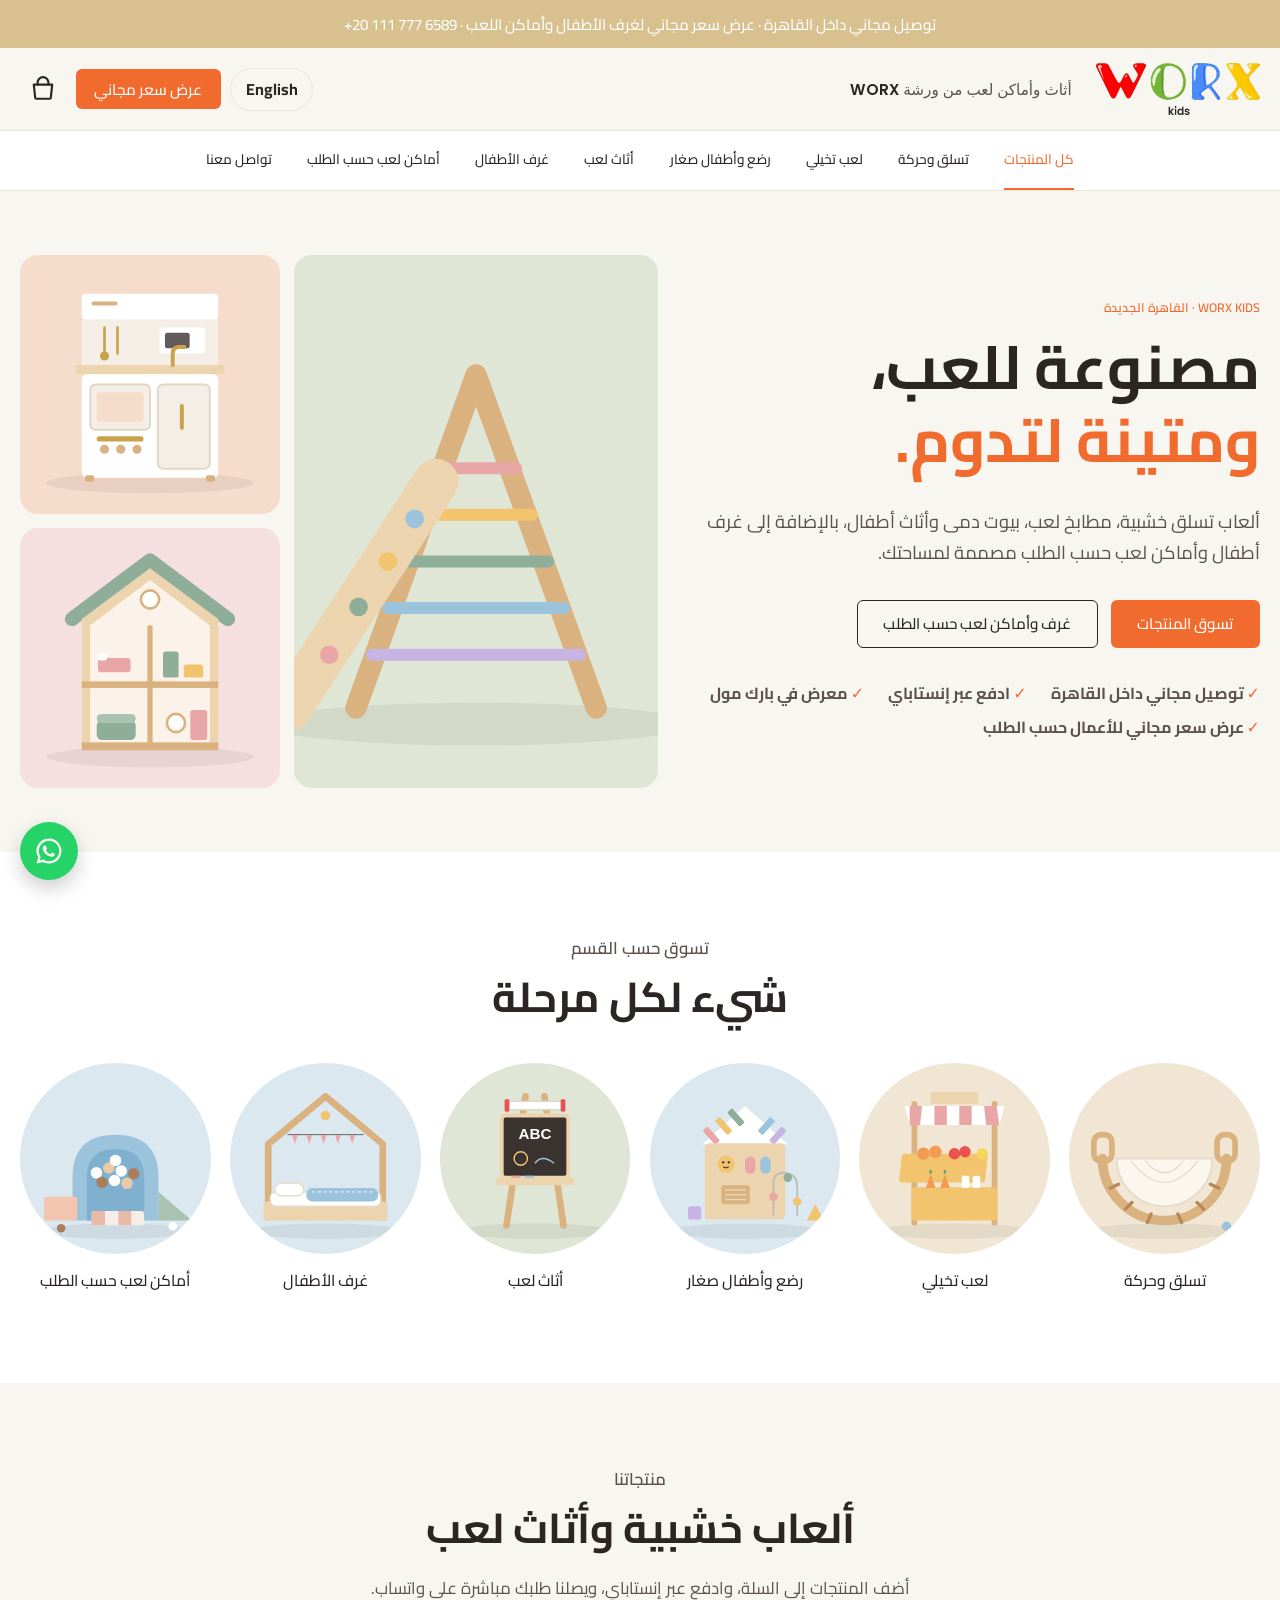
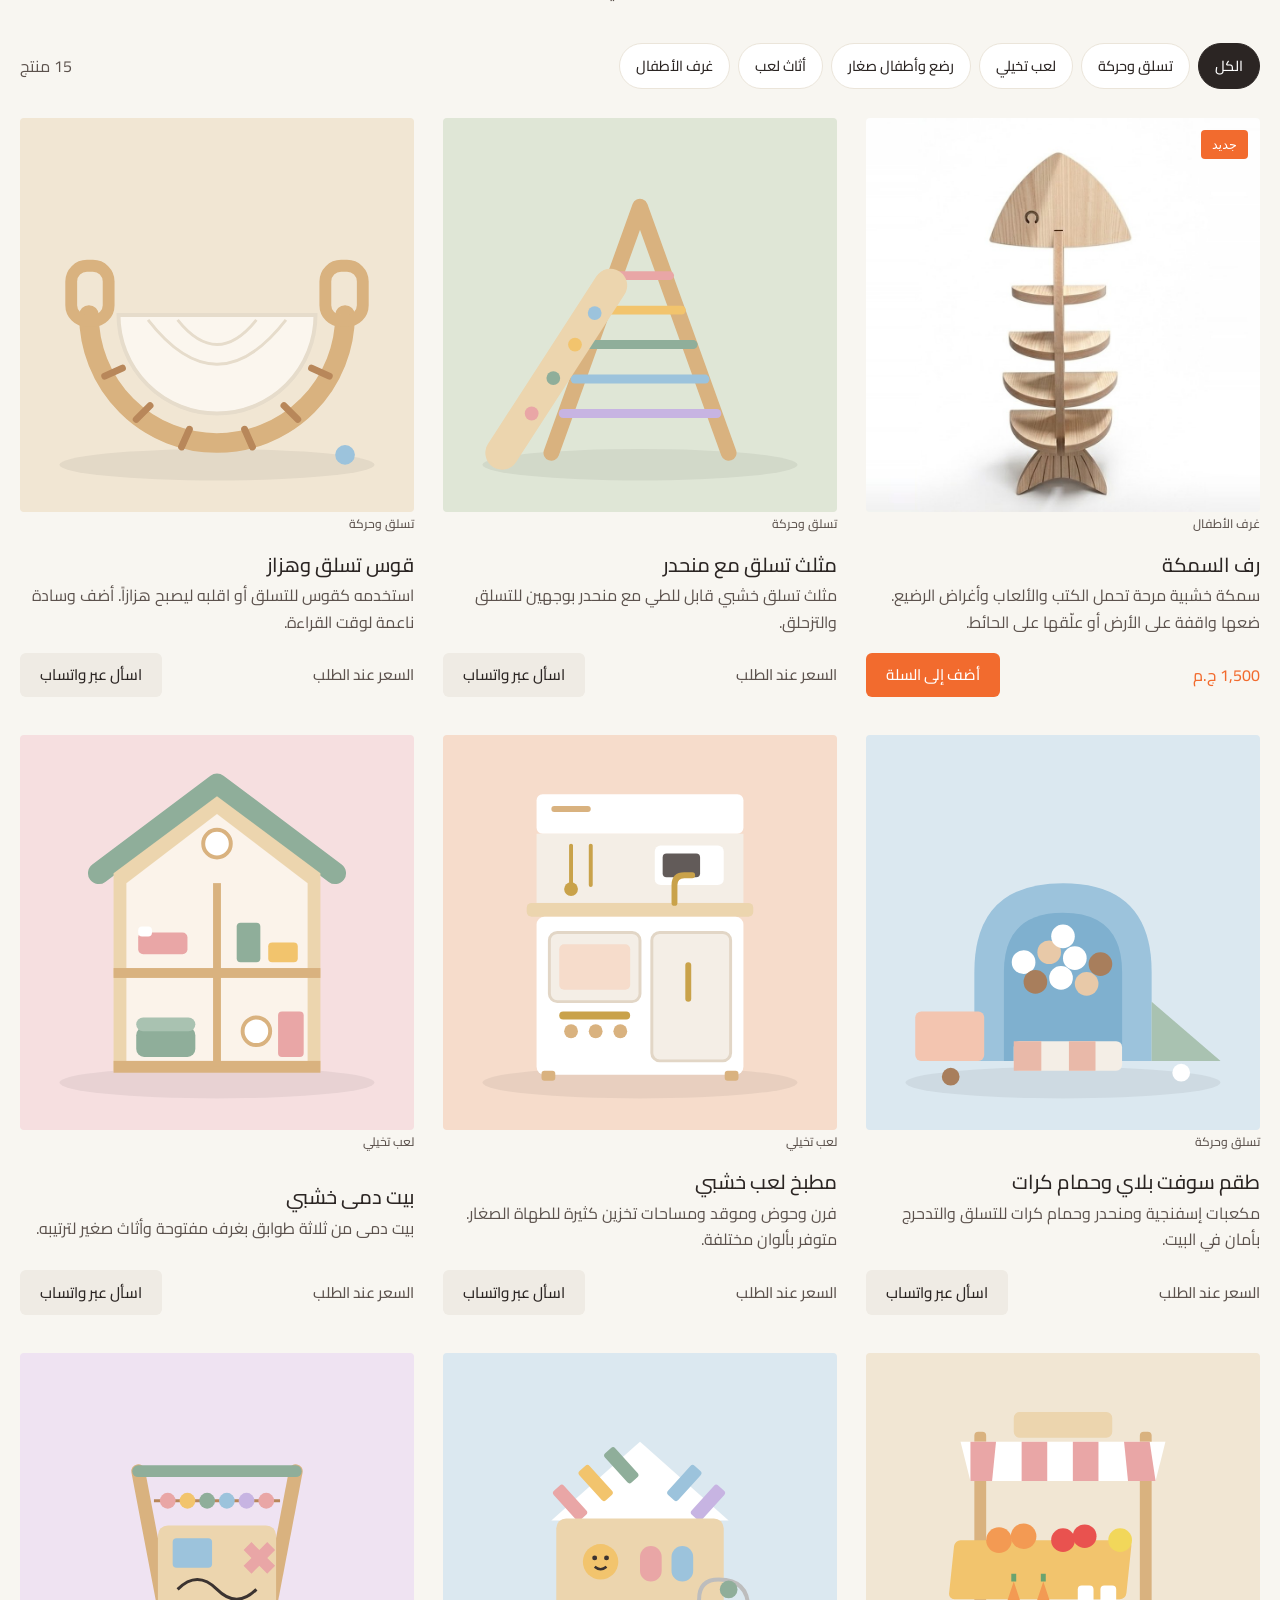
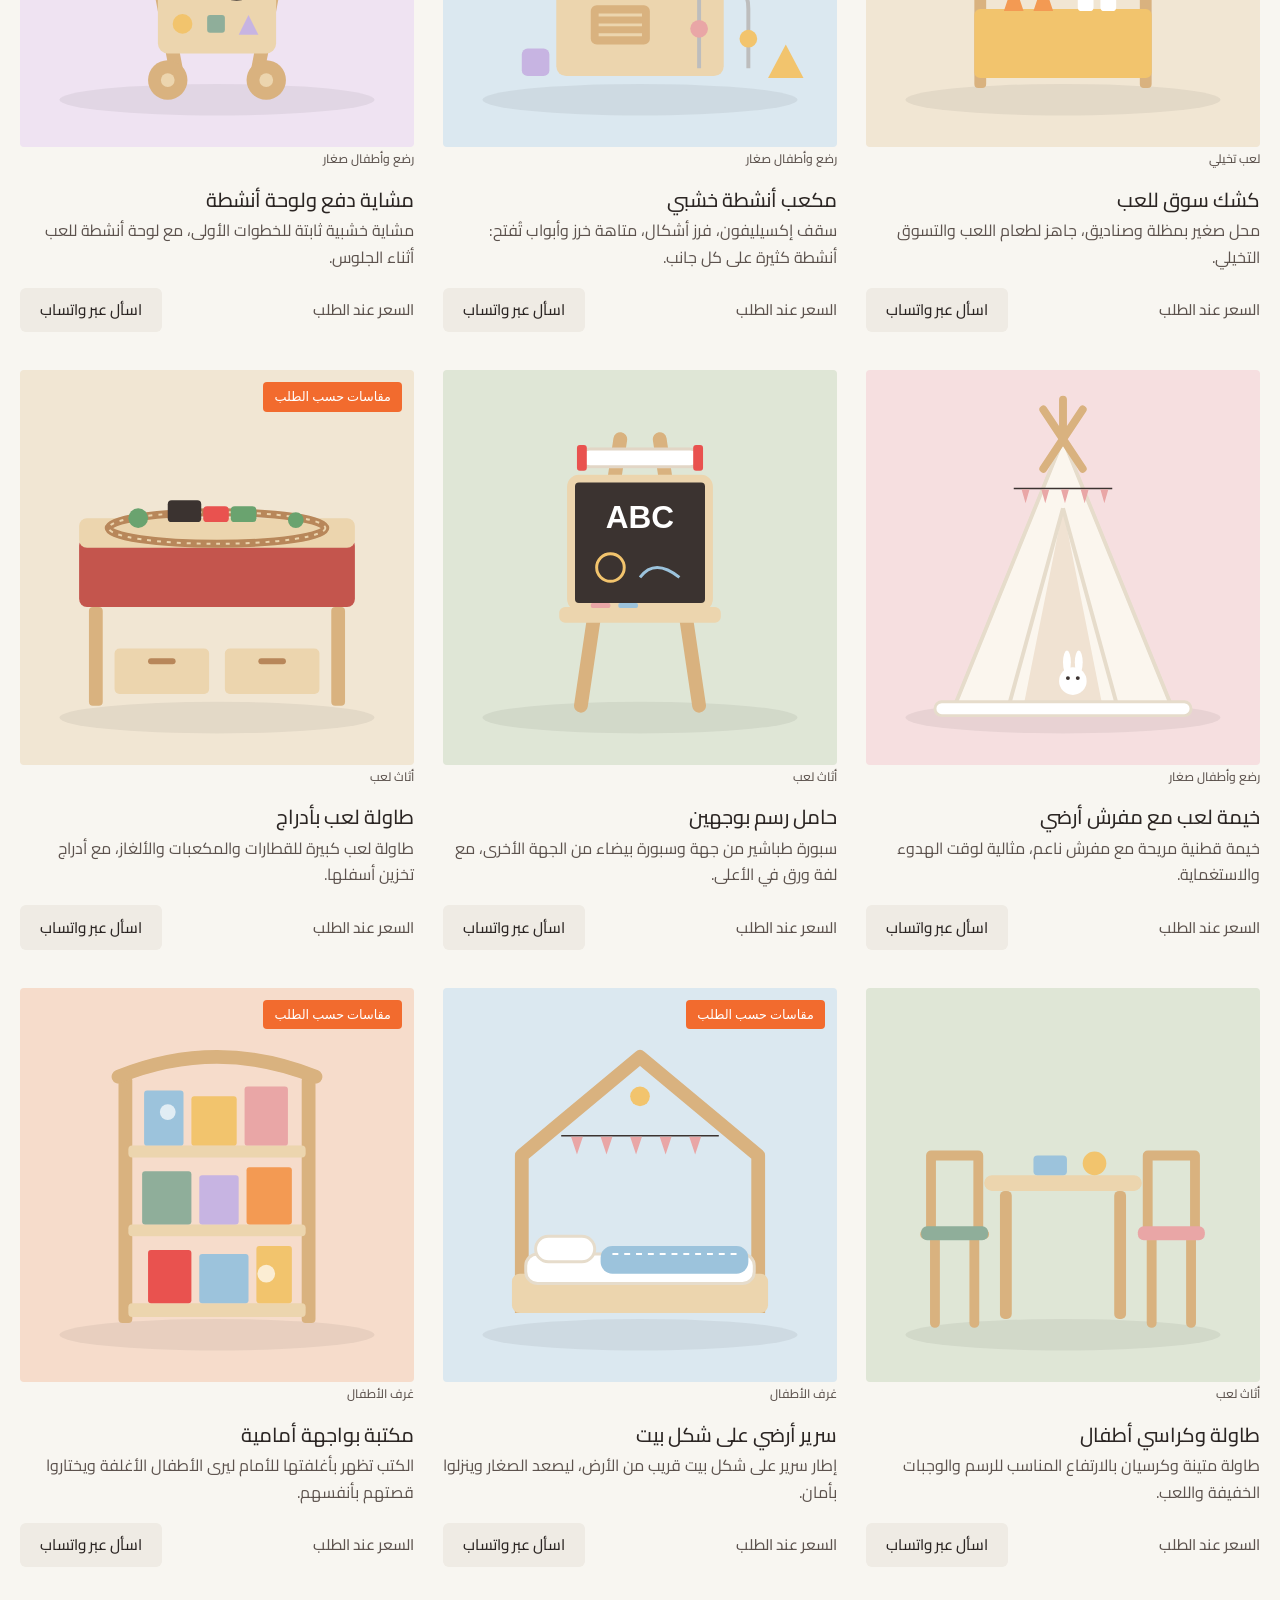
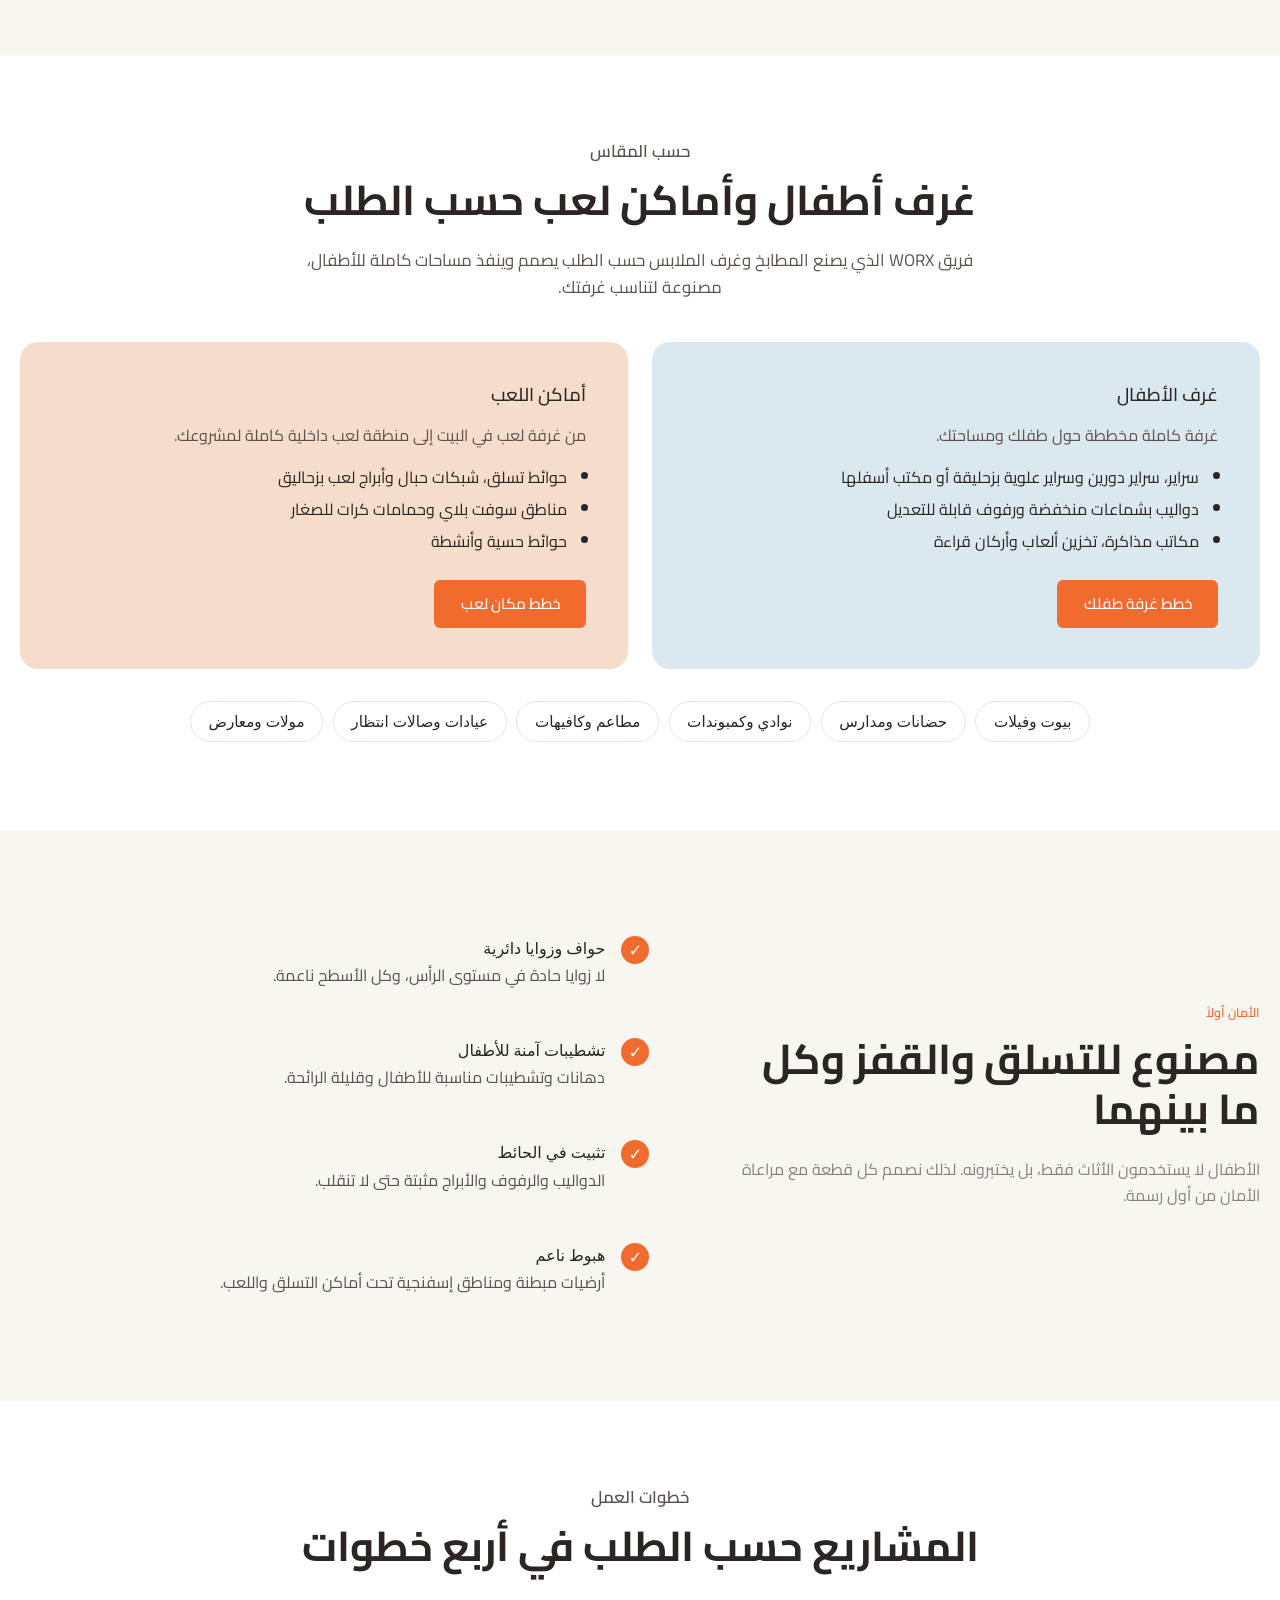
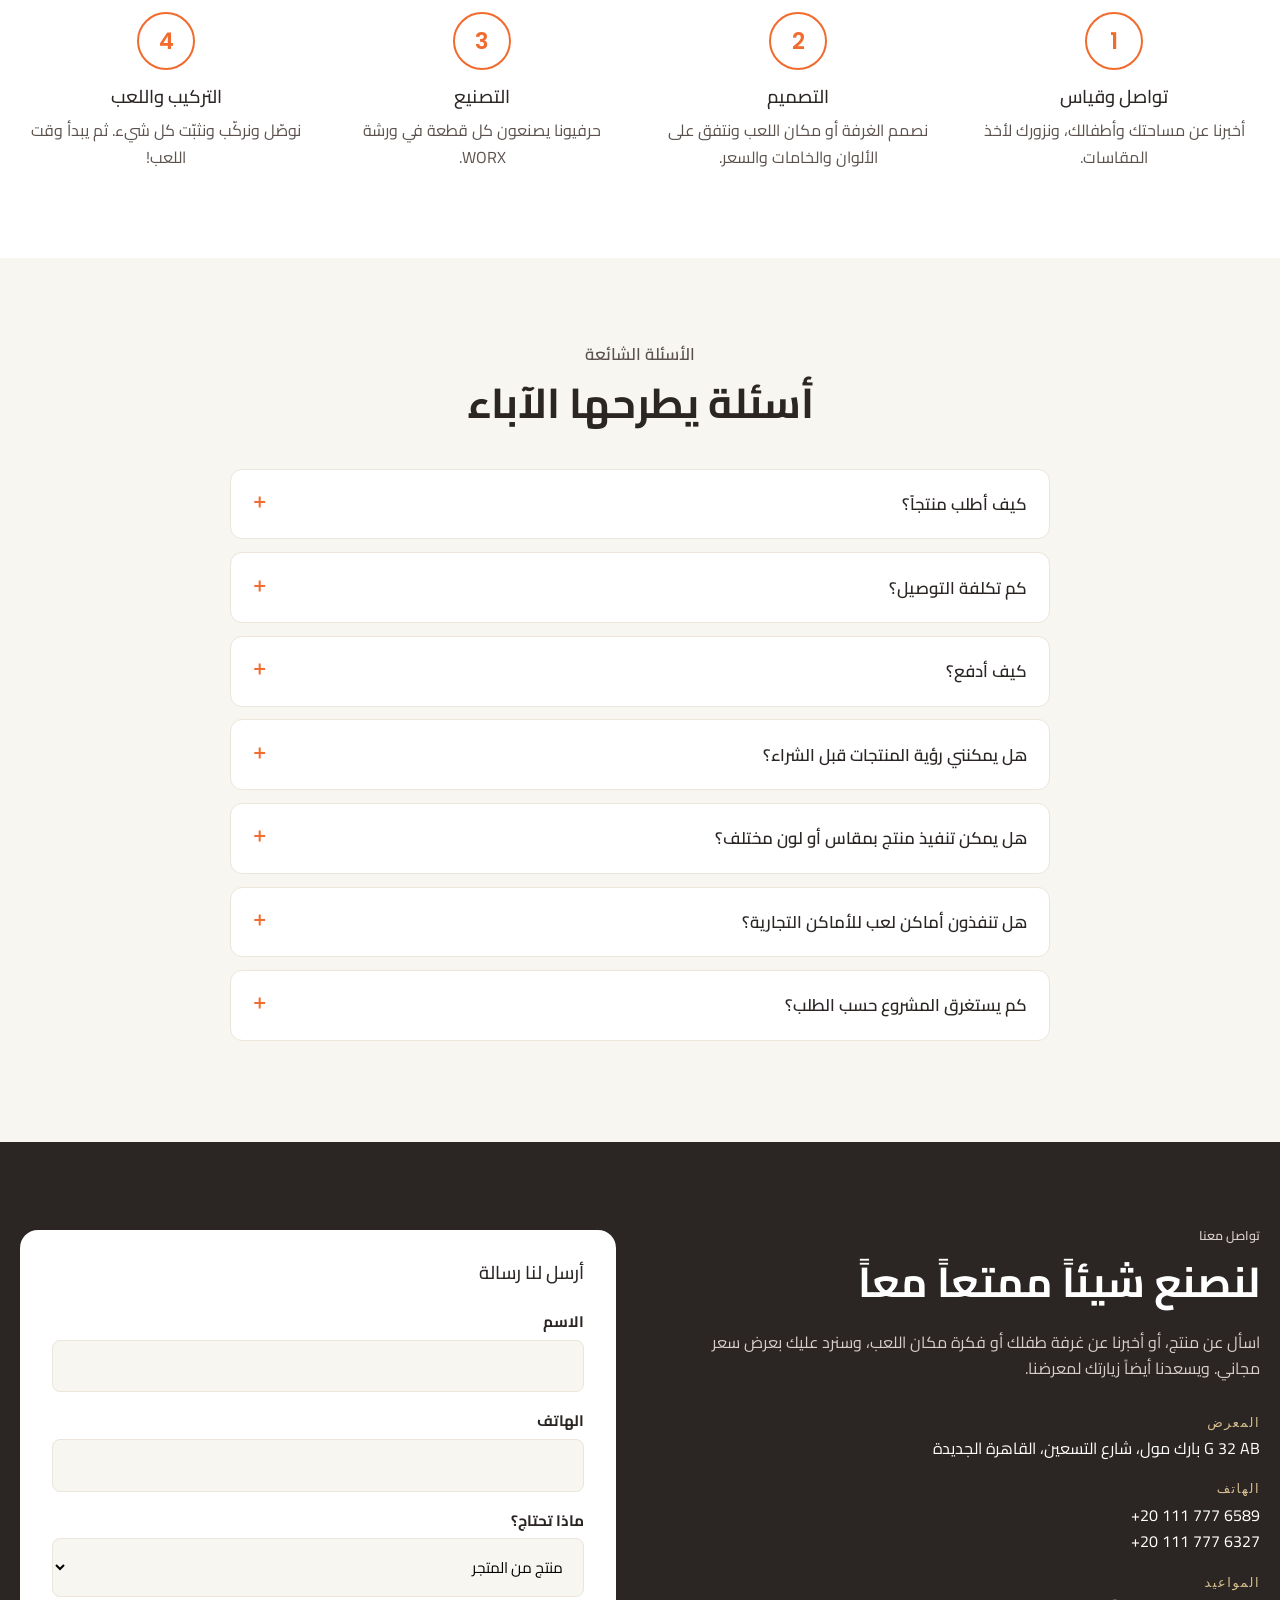
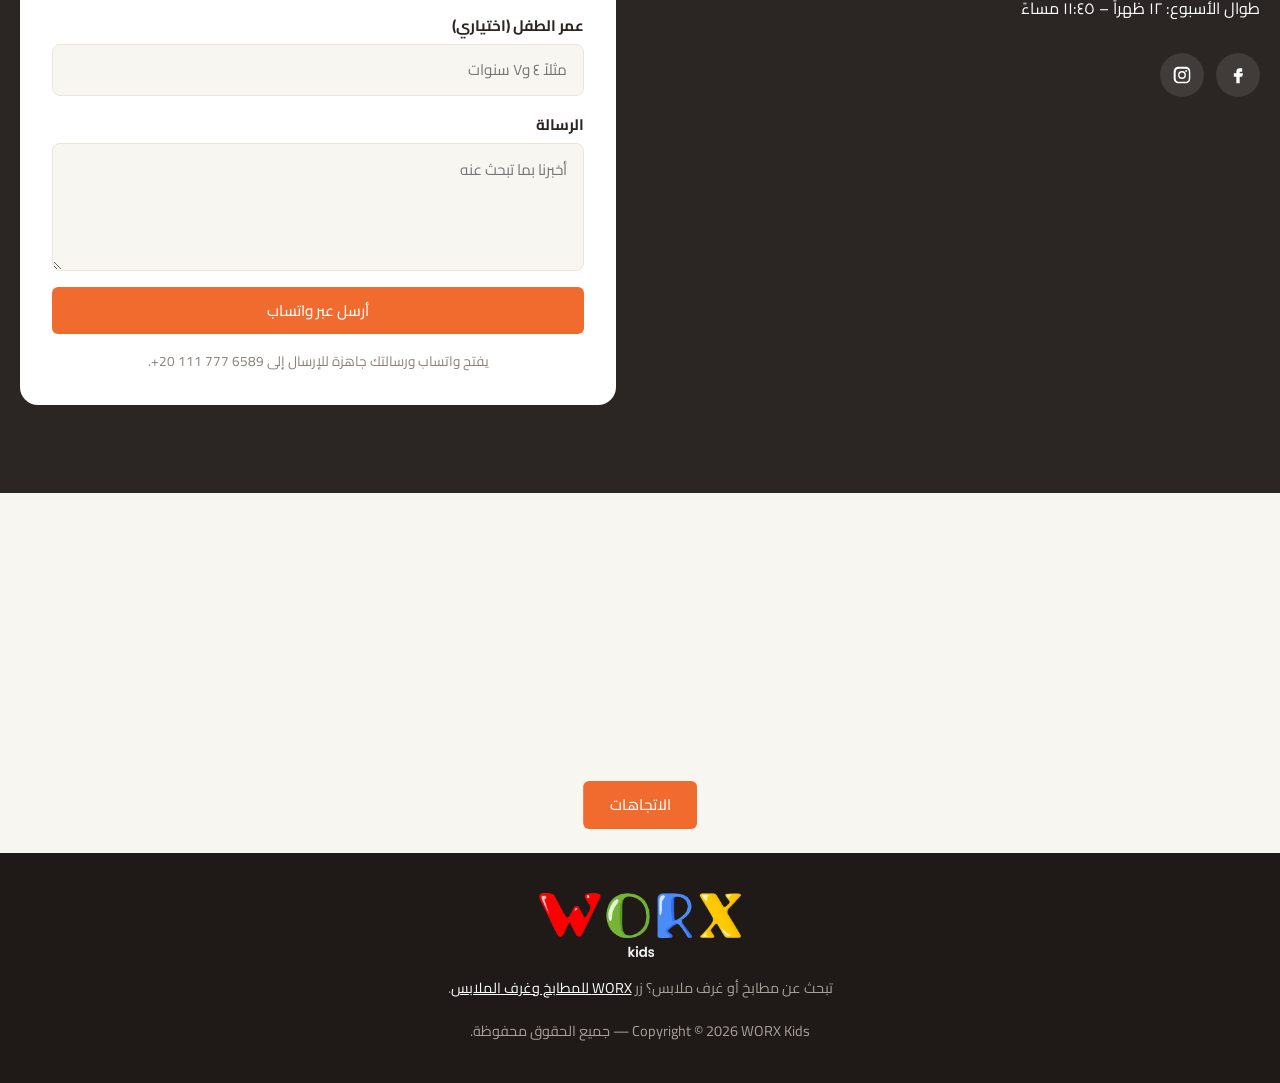
==== ar.html @ 971230fa "Add the Fish Shelf (1,500 EGP) and a product details window First real product, with three photos cu" ====
<!doctype html>
<html lang="ar" dir="rtl">
<head>
  <meta charset="utf-8">
  <meta name="viewport" content="width=device-width, initial-scale=1">
  <title>WORX Kids | ألعاب خشبية وأثاث وأماكن لعب للأطفال — القاهرة الجديدة</title>
  <meta name="description" content="WORX Kids — ألعاب تسلق خشبية، مطابخ لعب، بيوت دمى، أثاث أطفال وأماكن لعب حسب الطلب في القاهرة الجديدة. اطلب عبر واتساب.">
  <meta property="og:title" content="WORX Kids | ألعاب خشبية وأثاث وأماكن لعب للأطفال">
  <meta property="og:description" content="ألعاب تسلق، مطابخ لعب، بيوت دمى، أثاث أطفال وأماكن لعب حسب الطلب من WORX.">
  <meta property="og:type" content="website">
  <meta name="theme-color" content="#f8f6f1">
  <link rel="icon" href="assets/img/favicon.png">
  <link rel="apple-touch-icon" href="assets/img/favicon.png">
  <link rel="alternate" hreflang="en" href="index.html">
  <link rel="alternate" hreflang="ar" href="ar.html">
  <link rel="preconnect" href="https://fonts.googleapis.com">
  <link rel="preconnect" href="https://fonts.gstatic.com" crossorigin>
  <link href="https://fonts.googleapis.com/css2?family=Poppins:wght@400;500;600;700&family=Nunito:wght@400;600;700;800&family=Cairo:wght@400;600;700&display=swap" rel="stylesheet">
  <link rel="stylesheet" href="styles.css">
</head>
<body>
  <div class="topbar">
    <a href="tel:+201117776589"><span class="topbar__label">توصيل مجاني داخل القاهرة · عرض سعر مجاني لغرف الأطفال وأماكن اللعب</span><span class="topbar__short">توصيل مجاني داخل القاهرة</span> · <span dir="ltr">+20 111 777 6589</span></a>
  </div>

  <header class="header">
    <div class="container header__inner">
      <div class="header__brand">
        <a href="#top" class="logo" aria-label="WORX Kids — الرئيسية">
          <img src="assets/img/logo.png" alt="WORX Kids" width="600" height="190">
        </a>
        <p class="tagline">أثاث وأماكن لعب من ورشة <strong>WORX</strong></p>
      </div>
      <div class="header__tools">
        <a href="index.html" class="lang-switch" lang="en" hreflang="en">English</a>
        <a href="#contact" class="btn btn--orange header__cta">عرض سعر مجاني</a>
        <button class="cart-btn" id="cartOpen" aria-label="فتح السلة">
          <svg viewBox="0 0 24 24" aria-hidden="true"><path d="M6 7V6a6 6 0 0 1 12 0v1h2.5a1 1 0 0 1 1 1.1l-1.3 12A2 2 0 0 1 18.2 22H5.8a2 2 0 0 1-2-1.9L2.5 8.1A1 1 0 0 1 3.5 7zm2 0h8V6a4 4 0 0 0-8 0zm-3.4 2 1.2 11h12.4l1.2-11z"/></svg>
          <span class="cart-btn__count" id="cartCount" hidden>0</span>
        </button>
      </div>
    </div>
    <nav class="cats" aria-label="الأقسام">
      <ul>
        <li><a href="#shop" data-show="all">كل المنتجات</a></li>
        <li><a href="#shop" data-show="climbing">تسلق وحركة</a></li>
        <li><a href="#shop" data-show="pretend">لعب تخيلي</a></li>
        <li><a href="#shop" data-show="baby">رضع وأطفال صغار</a></li>
        <li><a href="#shop" data-show="furniture">أثاث لعب</a></li>
        <li><a href="#shop" data-show="room">غرف الأطفال</a></li>
        <li><a href="#custom">أماكن لعب حسب الطلب</a></li>
        <li><a href="#contact">تواصل معنا</a></li>
      </ul>
    </nav>
  </header>

  <main id="top">
    <!-- HERO -->
    <section class="hero">
      <div class="container hero__inner">
        <div>
          <p class="eyebrow">WORX Kids · القاهرة الجديدة</p>
          <h1>مصنوعة للعب، <em>ومتينة لتدوم.</em></h1>
          <p class="lead">ألعاب تسلق خشبية، مطابخ لعب، بيوت دمى وأثاث أطفال، بالإضافة إلى غرف أطفال وأماكن لعب حسب الطلب مصممة لمساحتك.</p>
          <div class="hero__actions">
            <a href="#shop" class="btn btn--orange">تسوق المنتجات</a>
            <a href="#custom" class="btn btn--outline">غرف وأماكن لعب حسب الطلب</a>
          </div>
          <ul class="hero__points">
            <li>توصيل مجاني داخل القاهرة</li>
            <li>ادفع عبر إنستاباي</li>
            <li>معرض في بارك مول</li>
            <li>عرض سعر مجاني للأعمال حسب الطلب</li>
          </ul>
        </div>
        <div class="hero__collage">
          <img src="assets/img/products/climbing-triangle.svg" alt="مثلث تسلق خشبي مع منحدر" width="400" height="400">
          <img src="assets/img/products/play-kitchen.svg" alt="مطبخ لعب خشبي" width="400" height="400">
          <img src="assets/img/products/dollhouse.svg" alt="بيت دمى خشبي" width="400" height="400">
        </div>
      </div>
    </section>

    <!-- CATEGORIES -->
    <section class="section section--white" id="categories">
      <div class="container">
        <div class="section__head">
          <p class="eyebrow">تسوق حسب القسم</p>
          <h2>شيء لكل مرحلة</h2>
        </div>
        <ul class="tiles">
          <li><a href="#shop" data-show="climbing"><img src="assets/img/products/climbing-arch.svg" alt="" width="400" height="400" loading="lazy">تسلق وحركة</a></li>
          <li><a href="#shop" data-show="pretend"><img src="assets/img/products/market-stall.svg" alt="" width="400" height="400" loading="lazy">لعب تخيلي</a></li>
          <li><a href="#shop" data-show="baby"><img src="assets/img/products/activity-cube.svg" alt="" width="400" height="400" loading="lazy">رضع وأطفال صغار</a></li>
          <li><a href="#shop" data-show="furniture"><img src="assets/img/products/easel.svg" alt="" width="400" height="400" loading="lazy">أثاث لعب</a></li>
          <li><a href="#shop" data-show="room"><img src="assets/img/products/house-bed.svg" alt="" width="400" height="400" loading="lazy">غرف الأطفال</a></li>
          <li><a href="#custom"><img src="assets/img/products/ball-pit.svg" alt="" width="400" height="400" loading="lazy">أماكن لعب حسب الطلب</a></li>
        </ul>
      </div>
    </section>

    <!-- SHOP -->
    <section class="section" id="shop">
      <div class="container">
        <div class="section__head">
          <p class="eyebrow">منتجاتنا</p>
          <h2>ألعاب خشبية وأثاث لعب</h2>
          <p>أضف المنتجات إلى السلة، وادفع عبر إنستاباي، ويصلنا طلبك مباشرة على واتساب.</p>
        </div>
        <div class="toolbar">
          <div class="filters" role="group" aria-label="تصفية المنتجات">
            <button class="filter is-active" data-filter="all" aria-pressed="true">الكل</button>
            <button class="filter" data-filter="climbing" aria-pressed="false">تسلق وحركة</button>
            <button class="filter" data-filter="pretend" aria-pressed="false">لعب تخيلي</button>
            <button class="filter" data-filter="baby" aria-pressed="false">رضع وأطفال صغار</button>
            <button class="filter" data-filter="furniture" aria-pressed="false">أثاث لعب</button>
            <button class="filter" data-filter="room" aria-pressed="false">غرف الأطفال</button>
          </div>
          <p class="count" id="productCount" aria-live="polite"></p>
        </div>
        <div class="products" id="products"></div>
      </div>
    </section>

    <!-- CUSTOM -->
    <section class="section section--white" id="custom">
      <div class="container">
        <div class="section__head">
          <p class="eyebrow">حسب المقاس</p>
          <h2>غرف أطفال وأماكن لعب حسب الطلب</h2>
          <p>فريق WORX الذي يصنع المطابخ وغرف الملابس حسب الطلب يصمم وينفذ مساحات كاملة للأطفال، مصنوعة لتناسب غرفتك.</p>
        </div>
        <div class="custom">
          <div class="custom__card custom__card--rooms">
            <h3>غرف الأطفال</h3>
            <p>غرفة كاملة مخططة حول طفلك ومساحتك.</p>
            <ul>
              <li>سراير، سراير دورين وسراير علوية بزحليقة أو مكتب أسفلها</li>
              <li>دواليب بشماعات منخفضة ورفوف قابلة للتعديل</li>
              <li>مكاتب مذاكرة، تخزين ألعاب وأركان قراءة</li>
            </ul>
            <a href="#contact" class="btn btn--orange">خطط غرفة طفلك</a>
          </div>
          <div class="custom__card custom__card--play">
            <h3>أماكن اللعب</h3>
            <p>من غرفة لعب في البيت إلى منطقة لعب داخلية كاملة لمشروعك.</p>
            <ul>
              <li>حوائط تسلق، شبكات حبال وأبراج لعب بزحاليق</li>
              <li>مناطق سوفت بلاي وحمامات كرات للصغار</li>
              <li>حوائط حسية وأنشطة</li>
            </ul>
            <a href="#contact" class="btn btn--orange">خطط مكان لعب</a>
          </div>
        </div>
        <ul class="places" aria-label="أين ننفذ أماكن اللعب">
          <li>بيوت وفيلات</li>
          <li>حضانات ومدارس</li>
          <li>نوادي وكمبوندات</li>
          <li>مطاعم وكافيهات</li>
          <li>عيادات وصالات انتظار</li>
          <li>مولات ومعارض</li>
        </ul>
      </div>
    </section>

    <!-- SAFETY -->
    <section class="section" id="safety">
      <div class="container safety">
        <div>
          <p class="eyebrow">الأمان أولاً</p>
          <h2>مصنوع للتسلق والقفز وكل ما بينهما</h2>
          <p class="muted">الأطفال لا يستخدمون الأثاث فقط، بل يختبرونه. لذلك نصمم كل قطعة مع مراعاة الأمان من أول رسمة.</p>
        </div>
        <ul class="checks">
          <li><div><strong>حواف وزوايا دائرية</strong><span>لا زوايا حادة في مستوى الرأس، وكل الأسطح ناعمة.</span></div></li>
          <li><div><strong>تشطيبات آمنة للأطفال</strong><span>دهانات وتشطيبات مناسبة للأطفال وقليلة الرائحة.</span></div></li>
          <li><div><strong>تثبيت في الحائط</strong><span>الدواليب والرفوف والأبراج مثبتة حتى لا تنقلب.</span></div></li>
          <li><div><strong>هبوط ناعم</strong><span>أرضيات مبطنة ومناطق إسفنجية تحت أماكن التسلق واللعب.</span></div></li>
        </ul>
      </div>
    </section>

    <!-- PROCESS -->
    <section class="section section--white" id="process">
      <div class="container">
        <div class="section__head">
          <p class="eyebrow">خطوات العمل</p>
          <h2>المشاريع حسب الطلب في أربع خطوات</h2>
        </div>
        <ol class="steps">
          <li><h3>تواصل وقياس</h3><p>أخبرنا عن مساحتك وأطفالك، ونزورك لأخذ المقاسات.</p></li>
          <li><h3>التصميم</h3><p>نصمم الغرفة أو مكان اللعب ونتفق على الألوان والخامات والسعر.</p></li>
          <li><h3>التصنيع</h3><p>حرفيونا يصنعون كل قطعة في ورشة WORX.</p></li>
          <li><h3>التركيب واللعب</h3><p>نوصّل ونركّب ونثبّت كل شيء. ثم يبدأ وقت اللعب!</p></li>
        </ol>
      </div>
    </section>

    <!-- FAQ -->
    <section class="section" id="faq">
      <div class="container container--narrow">
        <div class="section__head">
          <p class="eyebrow">الأسئلة الشائعة</p>
          <h2>أسئلة يطرحها الآباء</h2>
        </div>
        <div class="faq">
          <details><summary>كيف أطلب منتجاً؟</summary><p>أضف المنتجات إلى السلة واضغط "إتمام الطلب". أدخل بيانات التوصيل، وادفع الإجمالي عبر إنستاباي، ثم اضغط "أرسل الطلب". سيفتح طلبك في واتساب، أرفق صورة التحويل وأرسله لنا.</p></details>
          <details><summary>كم تكلفة التوصيل؟</summary><p>التوصيل مجاني في أي مكان داخل القاهرة. خارج القاهرة تختلف الرسوم حسب المنتج: المنتجات الصغيرة تُرسل مع مندوب، أما القطع الكبيرة فتحتاج سيارة وفريقنا لتركيبها. أرسل طلبك وسنؤكد الرسوم معك على واتساب قبل الدفع.</p></details>
          <details><summary>كيف أدفع؟</summary><p>نقبل التحويل عبر إنستاباي إلى حسابنا البنكي. يظهر الإجمالي وبيانات الحساب عند إتمام الطلب، ونؤكد طلبك فور استلام التحويل.</p></details>
          <details><summary>هل يمكنني رؤية المنتجات قبل الشراء؟</summary><p>نعم. يسعدنا زيارتك لمعرضنا في بارك مول، القاهرة الجديدة. راسلنا أولاً لنخبرك بالمعروض.</p></details>
          <details><summary>هل يمكن تنفيذ منتج بمقاس أو لون مختلف؟</summary><p>غالباً نعم. أخبرنا بما تحتاجه وسنخبرك بالممكن.</p></details>
          <details><summary>هل تنفذون أماكن لعب للأماكن التجارية؟</summary><p>نعم. نصمم وننفذ أماكن لعب للحضانات والمدارس والنوادي والمطاعم والعيادات وغيرها. أرسل لنا تفاصيل المساحة وسنقترح عليك خطة.</p></details>
          <details><summary>كم يستغرق المشروع حسب الطلب؟</summary><p>يعتمد على حجم المشروع. سنعطيك جدولاً زمنياً واضحاً مع عرض السعر.</p></details>
        </div>
      </div>
    </section>

    <!-- CONTACT -->
    <section class="section contact-section" id="contact">
      <div class="container contact">
        <div class="contact__info">
          <p class="eyebrow">تواصل معنا</p>
          <h2>لنصنع شيئاً ممتعاً معاً</h2>
          <p>اسأل عن منتج، أو أخبرنا عن غرفة طفلك أو فكرة مكان اللعب، وسنرد عليك بعرض سعر مجاني. ويسعدنا أيضاً زيارتك لمعرضنا.</p>
          <dl class="details">
            <div><dt>المعرض</dt><dd>G 32 AB بارك مول، شارع التسعين، القاهرة الجديدة</dd></div>
            <div><dt>الهاتف</dt><dd><a href="tel:+201117776589" dir="ltr">+20 111 777 6589</a><br><a href="tel:+201117776327" dir="ltr">+20 111 777 6327</a></dd></div>
            <div><dt>المواعيد</dt><dd>طوال الأسبوع: ١٢ ظهراً – ١١:٤٥ مساءً</dd></div>
          </dl>
          <div class="social">
            <a href="https://www.facebook.com/WORX3" target="_blank" rel="noopener" aria-label="WORX على فيسبوك"><svg viewBox="0 0 24 24" aria-hidden="true"><path d="M14 8h3V4h-3c-2.8 0-4 1.8-4 4.3V10H7v4h3v8h4v-8h3l1-4h-4V8.5c0-.3.2-.5.5-.5z"/></svg></a>
            <a href="https://www.instagram.com/worx_eg/" target="_blank" rel="noopener" aria-label="WORX على إنستجرام"><svg viewBox="0 0 24 24" aria-hidden="true"><path d="M12 7.3A4.7 4.7 0 1 0 12 16.7 4.7 4.7 0 0 0 12 7.3zm0 7.7a3 3 0 1 1 0-6 3 3 0 0 1 0 6zm4.9-8.9a1.1 1.1 0 1 0 0 2.2 1.1 1.1 0 0 0 0-2.2zM21.9 7.9c-.1-1.6-.4-3-1.6-4.2S17.7 2.2 16.1 2.1C14.4 2 9.6 2 7.9 2.1c-1.6.1-3 .4-4.2 1.6S2.2 6.3 2.1 7.9C2 9.6 2 14.4 2.1 16.1c.1 1.6.4 3 1.6 4.2s2.6 1.5 4.2 1.6c1.7.1 6.5.1 8.2 0 1.6-.1 3-.4 4.2-1.6s1.5-2.6 1.6-4.2c.1-1.7.1-6.5 0-8.2zM19.8 18a3.2 3.2 0 0 1-1.8 1.8c-1.3.5-4.3.4-5.7.4s-4.4.1-5.7-.4A3.2 3.2 0 0 1 4.8 18c-.5-1.3-.4-4.3-.4-5.7s-.1-4.4.4-5.7A3.2 3.2 0 0 1 6.6 4.8c1.3-.5 4.3-.4 5.7-.4s4.4-.1 5.7.4a3.2 3.2 0 0 1 1.8 1.8c.5 1.3.4 4.3.4 5.7s.1 4.4-.4 5.7z"/></svg></a>
          </div>
        </div>

        <form class="form" id="quoteForm">
          <h3>أرسل لنا رسالة</h3>
          <label>الاسم<input name="name" autocomplete="name" required></label>
          <label>الهاتف<input name="phone" type="tel" autocomplete="tel" required></label>
          <label>ماذا تحتاج؟
            <select name="project" required>
              <option>منتج من المتجر</option>
              <option>أثاث غرفة أطفال</option>
              <option>غرفة لعب منزلية</option>
              <option>مكان لعب لمشروع تجاري</option>
              <option>شيء آخر</option>
            </select>
          </label>
          <label>عمر الطفل (اختياري)<input name="age" placeholder="مثلاً ٤ و٧ سنوات"></label>
          <label>الرسالة<textarea name="message" rows="4" placeholder="أخبرنا بما تبحث عنه"></textarea></label>
          <button type="submit" class="btn btn--orange btn--block">أرسل عبر واتساب</button>
          <p class="form__note">يفتح واتساب ورسالتك جاهزة للإرسال إلى <span dir="ltr">+20 111 777 6589</span>.</p>
        </form>
      </div>
    </section>

    <div class="map">
      <iframe title="موقع معرض WORX — بارك مول، القاهرة الجديدة" loading="lazy" referrerpolicy="no-referrer-when-downgrade"
        src="https://www.google.com/maps?q=Park+Mall,+90th+Street,+New+Cairo&output=embed"></iframe>
      <a class="btn btn--orange map__btn" target="_blank" rel="noopener" href="https://www.google.com/maps/dir/?api=1&destination=Park+Mall,+90th+Street,+New+Cairo">الاتجاهات</a>
    </div>
  </main>

  <footer class="footer">
    <div class="container footer__inner">
      <a href="#top" class="logo" aria-label="WORX Kids — العودة للأعلى">
        <img src="assets/img/logo-white.png" alt="WORX Kids" width="600" height="190">
      </a>
      <p>تبحث عن مطابخ أو غرف ملابس؟ زر <a href="https://worxegypt.com/ar.html">WORX للمطابخ وغرف الملابس</a>.</p>
      <p>Copyright © <span id="year">2026</span> WORX Kids — جميع الحقوق محفوظة.</p>
    </div>
  </footer>

  <div class="drawer" id="cart" hidden>
    <div class="drawer__backdrop" data-close></div>
    <aside class="drawer__panel" role="dialog" aria-modal="true" aria-labelledby="cartTitle">
      <div class="drawer__head">
        <h2 id="cartTitle">سلة التسوق</h2>
        <button class="drawer__close" data-close aria-label="إغلاق السلة">×</button>
      </div>

      <div class="drawer__body">
        <div id="cartView">
          <p class="cart__empty" id="cartEmpty">سلة التسوق فارغة.</p>
          <ul class="cart__items" id="cartItems"></ul>
        </div>

        <form class="checkout" id="checkoutForm" hidden>
          <button type="button" class="link-btn" id="backToCart">› العودة إلى السلة</button>
          <h3>بيانات التوصيل</h3>
          <label>الاسم<input name="name" autocomplete="name" required></label>
          <label>الهاتف<input name="phone" type="tel" autocomplete="tel" required></label>
          <label>التوصيل إلى
            <select name="zone" id="zone">
              <option value="cairo">القاهرة (توصيل مجاني)</option>
              <option value="outside">خارج القاهرة</option>
            </select>
          </label>
          <label>المنطقة<input name="area" autocomplete="address-level2" placeholder="مثلاً التجمع، المعادي" required></label>
          <label>العنوان<textarea name="address" rows="2" autocomplete="street-address" required></textarea></label>
          <label>ملاحظات (اختياري)<input name="notes"></label>

          <div class="pay">
            <h3>الدفع عبر إنستاباي</h3>
            <p data-pay="now"><strong>١.</strong> افتح إنستاباي وحوّل <strong class="js-total"></strong> إلى هذا الحساب البنكي:</p>
            <p data-pay="later"><strong>١.</strong> اضغط "أرسل الطلب"، وسنرد عليك على واتساب برسوم التوصيل لمنطقتك.</p>
            <p data-pay="later"><strong>٢.</strong> ثم حوّل الإجمالي عبر إنستاباي إلى هذا الحساب البنكي:</p>
            <dl class="pay__account" id="payAccount">
              <div><dt>البنك</dt><dd id="payBank"></dd></div>
              <div><dt>اسم الحساب</dt><dd id="payName"></dd></div>
              <div><dt>رقم الحساب</dt><dd class="pay__number"><code id="payNumber" dir="ltr"></code><button type="button" class="btn btn--soft" id="copyNumber">نسخ</button></dd></div>
            </dl>
            <p class="pay__missing" id="payMissing">سنرسل لك بيانات الحساب البنكي على واتساب.</p>
            <a class="btn btn--outline btn--block" id="payLink" target="_blank" rel="noopener" hidden>افتح رابط الدفع في إنستاباي</a>
            <p data-pay="now"><strong>٢.</strong> اضغط "أرسل الطلب" وأرفق صورة التحويل في واتساب.</p>
            <p data-pay="later"><strong>٣.</strong> أرسل لنا صورة التحويل على واتساب.</p>
          </div>
          <button type="submit" class="btn btn--orange btn--block">أرسل الطلب عبر واتساب</button>
        </form>

        <div class="done" id="orderDone" hidden>
          <div class="done__icon" aria-hidden="true">✓</div>
          <h3>شكراً لك!</h3>
          <p data-pay="now">طلبك <strong class="js-order-id"></strong> جاهز في واتساب. أرسل الرسالة مع صورة تحويل إنستاباي وسنؤكد طلبك وموعد التوصيل.</p>
          <p data-pay="later">طلبك <strong class="js-order-id"></strong> جاهز في واتساب. أرسله وسنرد عليك برسوم التوصيل والإجمالي المطلوب تحويله.</p>
          <a class="btn btn--outline btn--block" id="orderResend" target="_blank" rel="noopener">لم يفتح واتساب؟ اضغط هنا</a>
        </div>
      </div>

      <div class="drawer__foot" id="cartFoot" hidden>
        <dl class="totals">
          <div><dt>المجموع</dt><dd id="subtotal"></dd></div>
          <div><dt>التوصيل</dt><dd id="delivery"></dd></div>
          <div class="totals__total"><dt>الإجمالي</dt><dd class="js-total"></dd></div>
        </dl>
        <button class="btn btn--orange btn--block" id="toCheckout">إتمام الطلب</button>
      </div>
    </aside>
  </div>

  <div class="modal" id="productModal" hidden>
    <div class="drawer__backdrop" data-close-modal></div>
    <div class="modal__panel" role="dialog" aria-modal="true" aria-labelledby="pmName">
      <button class="drawer__close modal__close" data-close-modal aria-label="إغلاق تفاصيل المنتج">×</button>
      <div class="modal__gallery">
        <img id="pmImg" alt="" width="900" height="900">
        <div class="modal__thumbs" id="pmThumbs"></div>
      </div>
      <div class="modal__info">
        <p class="product__cat" id="pmCat"></p>
        <h2 id="pmName"></h2>
        <div id="pmPrice"></div>
        <p id="pmLong"></p>
        <ul class="modal__details" id="pmDetails"></ul>
        <div id="pmAction"></div>
      </div>
    </div>
  </div>

  <div class="toast" id="toast" role="status" aria-live="polite" hidden></div>

  <a href="https://wa.me/201117776589" class="fab" target="_blank" rel="noopener" aria-label="تحدث مع WORX Kids على واتساب">
    <svg viewBox="0 0 24 24" aria-hidden="true"><path d="M12 2a10 10 0 0 0-8.6 15.1L2 22l5-1.3A10 10 0 1 0 12 2zm0 18.2c-1.5 0-3-.4-4.2-1.2l-.3-.2-3 .8.8-2.9-.2-.3A8.2 8.2 0 1 1 12 20.2zm4.5-6.1c-.2-.1-1.5-.7-1.7-.8-.2-.1-.4-.1-.6.1l-.8 1c-.1.2-.3.2-.5.1a6.7 6.7 0 0 1-3.3-2.9c-.3-.4.3-.4.7-1.3.1-.2 0-.3 0-.4l-.8-1.8c-.2-.5-.4-.4-.6-.4h-.5c-.2 0-.4.1-.6.3-.2.2-.8.8-.8 2s.8 2.3.9 2.5c.1.2 1.6 2.5 4 3.5 1.5.6 2 .7 2.8.6.4-.1 1.5-.6 1.7-1.2.2-.6.2-1.1.1-1.2l-.5-.4z"/></svg>
  </a>

  <script src="products.js"></script>
  <script src="script.js"></script>
</body>
</html>
---- styles.css ----
:root {
  --ink: #2b2523;
  --ink-soft: #5c524d;
  --muted: #8b817a;
  --paper: #fff;
  --cream: #f8f6f1;
  --sand: #d8c08f;
  --orange: #f26b2e;
  --orange-dark: #d9561d;
  --sky: #dbe8f0;
  --peach: #f6dccb;
  --line: #ebe5da;
  --radius: 18px;
  --head: "Poppins", system-ui, sans-serif;
  --sans: "Nunito", system-ui, -apple-system, "Segoe UI", sans-serif;
}

*, *::before, *::after { box-sizing: border-box; }
[hidden] { display: none !important; }
html { scroll-behavior: smooth; scroll-padding-top: 140px; }
body { margin: 0; font-family: var(--sans); color: var(--ink); background: var(--cream); line-height: 1.65; -webkit-font-smoothing: antialiased; }
img { max-width: 100%; display: block; }
a { color: inherit; }
h1, h2, h3 { font-family: var(--head); font-weight: 500; line-height: 1.2; margin: 0 0 .5em; }
h1 { font-size: clamp(2.3rem, 5.5vw, 3.8rem); letter-spacing: -.01em; }
h2 { font-size: clamp(1.8rem, 4vw, 2.6rem); }
h3 { font-size: 1.15rem; }
[lang="ar"] body { font-family: "Cairo", var(--sans); }
[lang="ar"] h1, [lang="ar"] h2, [lang="ar"] h3, [lang="ar"] .btn, [lang="ar"] .cats a, [lang="ar"] .eyebrow, [lang="ar"] .filter, [lang="ar"] .tiles a, [lang="ar"] .price, [lang="ar"] .product__cat, [lang="ar"] .topbar { font-family: "Cairo", var(--head); letter-spacing: 0; }
[lang="ar"] h1, [lang="ar"] h2 { font-weight: 700; }

.container { width: min(1240px, 100% - 32px); margin-inline: auto; }
.container--narrow { width: min(820px, 100% - 32px); }
.muted { color: var(--muted); }

.eyebrow { font: 600 .78rem/1 var(--head); letter-spacing: .16em; text-transform: uppercase; color: var(--orange); margin: 0 0 1rem; }

/* Buttons */
.btn { display: inline-flex; align-items: center; justify-content: center; gap: .5rem; padding: .95rem 1.6rem; border-radius: 6px; font: 500 .95rem/1 var(--head); text-decoration: none; border: 1.5px solid transparent; cursor: pointer; transition: background .2s, color .2s, border-color .2s; }
.btn--orange { background: var(--orange); color: #fff; }
.btn--orange:hover { background: var(--orange-dark); }
.btn--outline { border-color: var(--ink); color: var(--ink); background: transparent; }
.btn--outline:hover { background: var(--ink); color: #fff; }
.btn--soft { background: #efebe4; color: var(--ink); padding: .85rem 1.2rem; }
.btn--soft:hover { background: var(--ink); color: #fff; }
.btn--block { width: 100%; }

/* Top bar & header */
.topbar { background: var(--sand); color: #fff; text-align: center; font: 500 .95rem var(--head); padding: .6rem 1rem; }
.topbar a { text-decoration: none; }
.topbar__short { display: none; }
@media (max-width: 520px) { .topbar__label { display: none; } .topbar__short { display: inline; } }

.header { position: sticky; top: 0; z-index: 50; background: var(--cream); transition: box-shadow .2s; }
.header.is-scrolled { box-shadow: 0 4px 20px rgba(0,0,0,.06); }
.header__inner { display: flex; align-items: center; justify-content: space-between; gap: 1.5rem; height: 82px; }
.header__brand { display: flex; align-items: center; gap: 1.5rem; }
.tagline { margin: 0; font: 400 .95rem var(--head); color: var(--ink-soft); }
.tagline strong { font-weight: 600; color: var(--ink); }
@media (max-width: 900px) { .tagline { display: none; } }

.logo { direction: ltr; display: flex; align-items: center; gap: .5rem; text-decoration: none; }
.logo img { height: 52px; width: auto; }
.footer .logo img { height: 64px; }

.header__tools { display: flex; align-items: center; gap: .6rem; }
.lang-switch { text-decoration: none; font-weight: 700; padding: .45rem .9rem; border: 1.5px solid var(--line); border-radius: 999px; transition: border-color .2s; }
.lang-switch:hover { border-color: var(--ink); }
.header__cta { padding: .7rem 1.1rem; }
@media (max-width: 520px) { .header__cta { display: none; } }

/* Category nav (scrolls sideways on small screens) */
.cats { background: #fff; border-block: 1px solid var(--line); }
.cats ul { list-style: none; margin: 0 auto; padding: 0 16px; display: flex; justify-content: center; gap: 2.2rem; overflow-x: auto; scrollbar-width: none; }
.cats ul::-webkit-scrollbar { display: none; }
.cats a { display: block; padding: .95rem 0; white-space: nowrap; text-decoration: none; font: 500 .85rem var(--head); letter-spacing: .06em; text-transform: uppercase; border-bottom: 2px solid transparent; transition: color .2s, border-color .2s; }
.cats a:hover, .cats a.is-active { color: var(--orange); border-color: var(--orange); }
@media (max-width: 1100px) { .cats ul { justify-content: flex-start; gap: 1.6rem; } }

/* Hero */
.hero { padding: clamp(2rem, 5vw, 4rem) 0; }
.hero__inner { display: grid; grid-template-columns: 1fr 1.15fr; gap: 3rem; align-items: center; }
.hero h1 em { font-style: normal; color: var(--orange); }
.hero p.lead { font-size: 1.15rem; color: var(--ink-soft); max-width: 32em; }
.hero__actions { display: flex; flex-wrap: wrap; gap: .8rem; margin-top: 2rem; }
.hero__points { display: flex; flex-wrap: wrap; gap: .5rem 1.5rem; padding: 0; margin: 2rem 0 0; list-style: none; color: var(--ink-soft); font-weight: 700; }
.hero__points li::before { content: "✓ "; color: var(--orange); }
.hero__collage { display: grid; grid-template-columns: 1.4fr 1fr; grid-template-rows: 1fr 1fr; gap: 14px; aspect-ratio: 1.25; }
.hero__collage img { width: 100%; height: 100%; object-fit: cover; border-radius: var(--radius); }
.hero__collage img:first-child { grid-row: span 2; }
@media (max-width: 860px) { .hero__inner { grid-template-columns: 1fr; } }

/* Sections */
.section { padding: clamp(3.5rem, 7vw, 5.5rem) 0; }
.section--white { background: #fff; }
.section__head { text-align: center; max-width: 680px; margin: 0 auto 2.5rem; }
.section__head p { color: var(--ink-soft); font-size: 1.05rem; }

/* Shop by category */
.tiles { display: grid; grid-template-columns: repeat(6, 1fr); gap: 1.2rem; list-style: none; padding: 0; margin: 0; }
.tiles a { display: grid; gap: .8rem; justify-items: center; text-align: center; text-decoration: none; font: 500 .98rem var(--head); }
.tiles img { width: 100%; height: auto; aspect-ratio: 1; object-fit: cover; border-radius: 50%; transition: transform .3s; }
.tiles a:hover img { transform: scale(1.05); }
@media (max-width: 900px) { .tiles { grid-template-columns: repeat(3, 1fr); } }

/* Products */
.toolbar { display: flex; flex-wrap: wrap; align-items: center; justify-content: space-between; gap: 1rem; margin-bottom: 1.8rem; }
.filters { display: flex; flex-wrap: wrap; gap: .5rem; }
.filter { font: 500 .9rem var(--head); padding: .55rem 1rem; border-radius: 999px; border: 1.5px solid var(--line); background: #fff; color: var(--ink); cursor: pointer; transition: border-color .2s, background .2s, color .2s; }
.filter:hover { border-color: var(--ink); }
.filter.is-active { background: var(--ink); border-color: var(--ink); color: #fff; }
.count { color: var(--ink-soft); margin: 0; }

.products { display: grid; grid-template-columns: repeat(3, 1fr); gap: 2.4rem 1.8rem; }
.product { display: flex; flex-direction: column; }
.product[hidden] { display: none; }
.product__img { position: relative; display: block; width: 100%; padding: 0; border: 0; background: none; cursor: pointer; border-radius: 4px; overflow: hidden; aspect-ratio: 1; }
.product__img img { width: 100%; height: 100%; object-fit: cover; transition: transform .5s, opacity .4s; }
.product__img-alt { position: absolute; inset: 0; opacity: 0; }
.product:hover .product__img img { transform: scale(1.04); }
.product:hover .product__img-alt { opacity: 1; }
.product__name { border: 0; background: none; padding: 0; font: inherit; color: inherit; text-align: start; cursor: pointer; }
.product__name:hover { color: var(--orange); }
.badge { position: absolute; top: 12px; inset-inline-start: 12px; background: var(--orange); color: #fff; font: 500 .8rem var(--head); padding: .35rem .7rem; border-radius: 4px; }
.product__cat { margin: 1.1rem 0 .3rem; color: var(--orange); font: 500 .76rem var(--head); letter-spacing: .1em; text-transform: uppercase; }
.product h3 { font-size: 1.25rem; margin: 0 0 .35rem; }
.product p { color: var(--ink-soft); margin: 0 0 1.1rem; flex: 1; }
.product__foot { display: flex; align-items: center; justify-content: space-between; gap: 1rem; }
.price { font: 500 1rem var(--head); color: var(--orange); }
@media (max-width: 960px) { .products { grid-template-columns: repeat(2, 1fr); } }
@media (max-width: 560px) { .products { grid-template-columns: 1fr; } }

/* Custom work */
.custom { display: grid; grid-template-columns: repeat(2, 1fr); gap: 1.5rem; }
.custom__card { border-radius: var(--radius); padding: clamp(1.6rem, 4vw, 2.6rem); }
.custom__card--rooms { background: var(--sky); }
.custom__card--play { background: var(--peach); }
.custom__card > p { color: var(--ink-soft); }
.custom__card ul { padding-inline-start: 1.2rem; margin: 0 0 1.6rem; }
.custom__card li { margin-bottom: .35rem; }
.places { display: flex; flex-wrap: wrap; justify-content: center; gap: .6rem; list-style: none; padding: 0; margin: 2rem 0 0; }
.places li { background: #fff; border: 1.5px solid var(--line); border-radius: 999px; padding: .5rem 1.1rem; font: 500 .95rem var(--head); }
@media (max-width: 760px) { .custom { grid-template-columns: 1fr; } }

/* Safety */
.safety { display: grid; grid-template-columns: 1fr 1.2fr; gap: 3rem; align-items: center; }
.checks { list-style: none; padding: 0; margin: 0; display: grid; gap: .9rem; }
.checks li { display: flex; gap: 1rem; align-items: flex-start; background: var(--cream); border-radius: 14px; padding: 1.1rem 1.3rem; }
.checks li::before { content: "✓"; flex: none; width: 28px; height: 28px; border-radius: 50%; background: var(--orange); color: #fff; display: grid; place-items: center; font-weight: 800; }
.checks strong { display: block; font-family: var(--head); font-weight: 500; }
.checks span { color: var(--ink-soft); }
@media (max-width: 860px) { .safety { grid-template-columns: 1fr; } }

/* Steps */
.steps { display: grid; grid-template-columns: repeat(4, 1fr); gap: 1.5rem; counter-reset: step; list-style: none; padding: 0; margin: 0; }
.steps li { counter-increment: step; text-align: center; padding: 0 .5rem; }
.steps li::before { content: counter(step); display: grid; place-items: center; width: 58px; height: 58px; margin: 0 auto 1rem; border-radius: 50%; font: 600 1.4rem var(--head); color: var(--orange); background: #fff; border: 2px solid var(--orange); }
.steps p { color: var(--ink-soft); margin: 0; }
@media (max-width: 860px) { .steps { grid-template-columns: repeat(2, 1fr); row-gap: 2.5rem; } }

/* FAQ */
.faq details { background: #fff; border-radius: 12px; margin-bottom: .8rem; border: 1px solid var(--line); }
.faq summary { cursor: pointer; padding: 1.15rem 1.4rem; font: 500 1.05rem var(--head); list-style: none; display: flex; justify-content: space-between; gap: 1rem; }
[lang="ar"] .faq summary { font-family: "Cairo", var(--head); font-weight: 600; }
.faq summary::-webkit-details-marker { display: none; }
.faq summary::after { content: "+"; color: var(--orange); font-size: 1.5rem; line-height: 1; transition: transform .2s; }
.faq details[open] summary::after { transform: rotate(45deg); }
.faq details p { margin: 0; padding: 0 1.4rem 1.2rem; color: var(--ink-soft); }

/* Contact */
.contact-section { background: var(--ink); color: #fff; }
.contact { display: grid; grid-template-columns: 1fr 1fr; gap: 3rem; align-items: start; }
.contact__info p { color: #d7cfc9; }
.details { margin: 2rem 0; display: grid; gap: 1.2rem; }
.details dt { font: 500 .8rem var(--head); color: var(--sand); text-transform: uppercase; letter-spacing: .12em; }
.details dd { margin: .2rem 0 0; }
.details a { text-decoration: none; }
.social { display: flex; gap: .75rem; }
.social a { width: 44px; height: 44px; border-radius: 50%; display: grid; place-items: center; background: rgba(255,255,255,.1); transition: background .2s; }
.social a:hover { background: var(--orange); }
.social svg { width: 20px; height: 20px; fill: #fff; }

.form { background: #fff; color: var(--ink); border-radius: var(--radius); padding: 2rem; display: grid; gap: 1rem; }
.form label { display: grid; gap: .35rem; font-weight: 700; font-size: .95rem; }
.form input, .form select, .form textarea { font: inherit; font-weight: 400; padding: .8rem 1rem; border: 1.5px solid var(--line); border-radius: 8px; background: var(--cream); width: 100%; }
.form input:focus, .form select:focus, .form textarea:focus { outline: none; border-color: var(--orange); }
.form__note { font-size: .85rem; color: var(--muted); margin: 0; text-align: center; }
@media (max-width: 860px) { .contact { grid-template-columns: 1fr; } }

.map { position: relative; }
.map iframe { display: block; width: 100%; height: 360px; border: 0; }
.map__btn { position: absolute; bottom: 1.5rem; inset-inline-start: 50%; transform: translateX(-50%); }
[dir="rtl"] .map__btn { transform: translateX(50%); }

/* Footer */
.footer { background: #1f1a18; color: #a99f98; padding: 2.5rem 0; text-align: center; }
.footer__inner { display: grid; gap: 1.2rem; justify-items: center; }
.footer p { margin: 0; font-size: .9rem; }
.footer a { color: #fff; }

/* Floating WhatsApp button */
.fab { position: fixed; bottom: 20px; inset-inline-end: 20px; z-index: 60; width: 58px; height: 58px; border-radius: 50%; background: #25d366; display: grid; place-items: center; box-shadow: 0 8px 20px rgba(0,0,0,.2); transition: transform .2s; }
.fab:hover { transform: scale(1.08); }
.fab svg { width: 30px; height: 30px; fill: #fff; }

/* Cart button */
.cart-btn { position: relative; width: 46px; height: 46px; display: grid; place-items: center; border: 0; border-radius: 50%; background: transparent; cursor: pointer; color: var(--ink); transition: background .2s; }
.cart-btn:hover { background: #efebe4; }
.cart-btn svg { width: 26px; height: 26px; fill: currentColor; }
.cart-btn__count { position: absolute; top: 2px; inset-inline-end: 0; min-width: 20px; height: 20px; padding: 0 5px; border-radius: 999px; background: var(--ink); color: #fff; font: 600 .72rem/20px var(--head); text-align: center; }

/* Product price + add button */
.price s { color: var(--muted); font-weight: 400; margin-inline-end: .3rem; }
.price--ask { color: var(--ink-soft); font-size: .95rem; }
.product__add { padding: .85rem 1.2rem; }

/* Cart drawer */
.drawer { position: fixed; inset: 0; z-index: 100; }
.drawer[hidden] { display: none; }
.drawer__backdrop { position: absolute; inset: 0; background: rgba(31, 26, 24, .45); animation: fade .2s; }
.drawer__panel { position: absolute; top: 0; bottom: 0; inset-inline-end: 0; width: min(440px, 100%); background: #fff; display: flex; flex-direction: column; box-shadow: -10px 0 40px rgba(0,0,0,.15); animation: slide-in .25s ease; }
[dir="rtl"] .drawer__panel { animation-name: slide-in-rtl; }
@keyframes fade { from { opacity: 0; } }
@keyframes slide-in { from { transform: translateX(100%); } }
@keyframes slide-in-rtl { from { transform: translateX(-100%); } }
.drawer__head { display: flex; align-items: center; justify-content: space-between; padding: 1.1rem 1.4rem; border-bottom: 1px solid var(--line); }
.drawer__head h2 { font-size: 1.35rem; margin: 0; }
.drawer__close { border: 0; background: none; font-size: 2rem; line-height: 1; cursor: pointer; color: var(--ink); padding: 0 .3rem; }
.drawer__body { flex: 1; overflow-y: auto; padding: 1.2rem 1.4rem; }
.drawer__foot { border-top: 1px solid var(--line); padding: 1.1rem 1.4rem 1.4rem; background: var(--cream); }

.cart__empty { color: var(--ink-soft); text-align: center; padding: 3rem 0; margin: 0; }
.cart__items { list-style: none; margin: 0; padding: 0; display: grid; gap: 1rem; }
.cart__item { display: grid; grid-template-columns: 72px 1fr auto; gap: 1rem; align-items: start; padding-bottom: 1rem; border-bottom: 1px solid var(--line); }
.cart__item img { border-radius: 6px; }
.cart__name { margin: 0; font: 500 1rem var(--head); }
.cart__price { margin: .1rem 0 .5rem; color: var(--orange); font-weight: 700; }
.cart__remove { border: 0; background: none; font-size: 1.5rem; line-height: 1; color: var(--muted); cursor: pointer; }
.cart__remove:hover { color: var(--ink); }
.qty { display: inline-flex; align-items: center; border: 1.5px solid var(--line); border-radius: 6px; }
.qty button { width: 34px; height: 32px; border: 0; background: none; font-size: 1.1rem; cursor: pointer; color: var(--ink); }
.qty span { min-width: 28px; text-align: center; font-weight: 700; }

.totals { margin: 0 0 1rem; display: grid; gap: .35rem; }
.totals div { display: flex; justify-content: space-between; gap: 1rem; }
.totals dt { color: var(--ink-soft); }
.totals dd { margin: 0; font-weight: 700; }
.totals__total { padding-top: .5rem; margin-top: .3rem; border-top: 1px solid var(--line); font-size: 1.15rem; }
.totals__total dt { color: var(--ink); font-weight: 700; }

.checkout { display: grid; gap: .9rem; }
.checkout h3 { margin: .3rem 0 0; }
.checkout label { display: grid; gap: .3rem; font-weight: 700; font-size: .92rem; }
.checkout input, .checkout select, .checkout textarea { font: inherit; font-weight: 400; padding: .75rem .9rem; border: 1.5px solid var(--line); border-radius: 8px; background: var(--cream); width: 100%; }
.checkout input:focus, .checkout select:focus, .checkout textarea:focus { outline: none; border-color: var(--orange); }
.link-btn { justify-self: start; border: 0; background: none; padding: 0; color: var(--ink-soft); font: inherit; cursor: pointer; }
.link-btn:hover { color: var(--ink); text-decoration: underline; }
.pay { background: var(--cream); border-radius: 12px; padding: 1.1rem 1.2rem; display: grid; gap: .7rem; margin-top: .4rem; }
.pay p { margin: 0; }
.pay__account { margin: 0; background: #fff; border: 1.5px dashed var(--sand); border-radius: 8px; padding: .4rem .9rem; }
.pay__account > div { display: flex; align-items: center; justify-content: space-between; gap: .8rem; padding: .45rem 0; }
.pay__account > div + div { border-top: 1px solid var(--line); }
.pay__account dt { color: var(--ink-soft); font-size: .9rem; }
.pay__account dd { margin: 0; font: 600 1rem var(--head); text-align: end; }
.pay__number { display: flex; align-items: center; gap: .5rem; }
.pay__number code { font: 600 1.02rem var(--head); letter-spacing: .02em; }
.pay__number .btn { padding: .5rem .8rem; font-size: .85rem; }
.pay__missing { color: var(--ink-soft); font-style: italic; }

.done { text-align: center; padding: 2rem 0; }
.done__icon { width: 64px; height: 64px; margin: 0 auto 1rem; border-radius: 50%; background: #25d366; color: #fff; display: grid; place-items: center; font-size: 2rem; font-weight: 800; }
.done p { color: var(--ink-soft); margin-bottom: 1.5rem; }

.toast { position: fixed; bottom: 24px; inset-inline-start: 50%; transform: translateX(-50%); z-index: 120; background: var(--ink); color: #fff; padding: .8rem 1.2rem; border-radius: 8px; box-shadow: 0 10px 30px rgba(0,0,0,.2); max-width: calc(100% - 32px); }
[dir="rtl"] .toast { transform: translateX(50%); }

/* Product details window */
.modal { position: fixed; inset: 0; z-index: 110; display: grid; place-items: center; padding: 16px; }
.modal__panel { position: relative; width: min(980px, 100%); max-height: calc(100vh - 32px); overflow-y: auto; background: #fff; border-radius: var(--radius); display: grid; grid-template-columns: 1.1fr 1fr; animation: fade .2s; }
.modal__close { position: absolute; top: .6rem; inset-inline-end: .8rem; z-index: 2; width: 42px; height: 42px; border-radius: 50%; background: rgba(255,255,255,.9); }
.modal__gallery { padding: 1.2rem; background: var(--cream); }
.modal__gallery > img { width: 100%; height: auto; aspect-ratio: 1; object-fit: cover; border-radius: 10px; }
.modal__thumbs { display: flex; gap: .6rem; margin-top: .8rem; }
.modal__thumbs button { padding: 0; border: 2px solid transparent; border-radius: 8px; overflow: hidden; cursor: pointer; background: none; width: 72px; }
.modal__thumbs button.is-active { border-color: var(--orange); }
.modal__info { padding: 2.4rem 2rem 2rem; display: flex; flex-direction: column; gap: .8rem; }
.modal__info .product__cat { margin: 0; }
.modal__info h2 { margin: 0; font-size: clamp(1.6rem, 3vw, 2.1rem); }
.modal__info .price { font-size: 1.3rem; }
.modal__info > p { color: var(--ink-soft); margin: 0; }
.modal__details { margin: 0; padding-inline-start: 1.2rem; display: grid; gap: .3rem; }
.modal__info .btn { width: 100%; margin-top: .6rem; }
@media (max-width: 760px) {
  .modal { padding: 0; place-items: end center; }
  .modal__panel { grid-template-columns: 1fr; max-height: 92vh; border-radius: var(--radius) var(--radius) 0 0; }
  .modal__info { padding: 1.4rem 1.2rem 1.8rem; }
}

/* Reveal on scroll */
.reveal { opacity: 0; transform: translateY(20px); transition: opacity .6s ease, transform .6s ease; }
.reveal.is-visible { opacity: 1; transform: none; }
@media (prefers-reduced-motion: reduce) {
  html { scroll-behavior: auto; }
  .reveal { opacity: 1; transform: none; transition: none; }
}
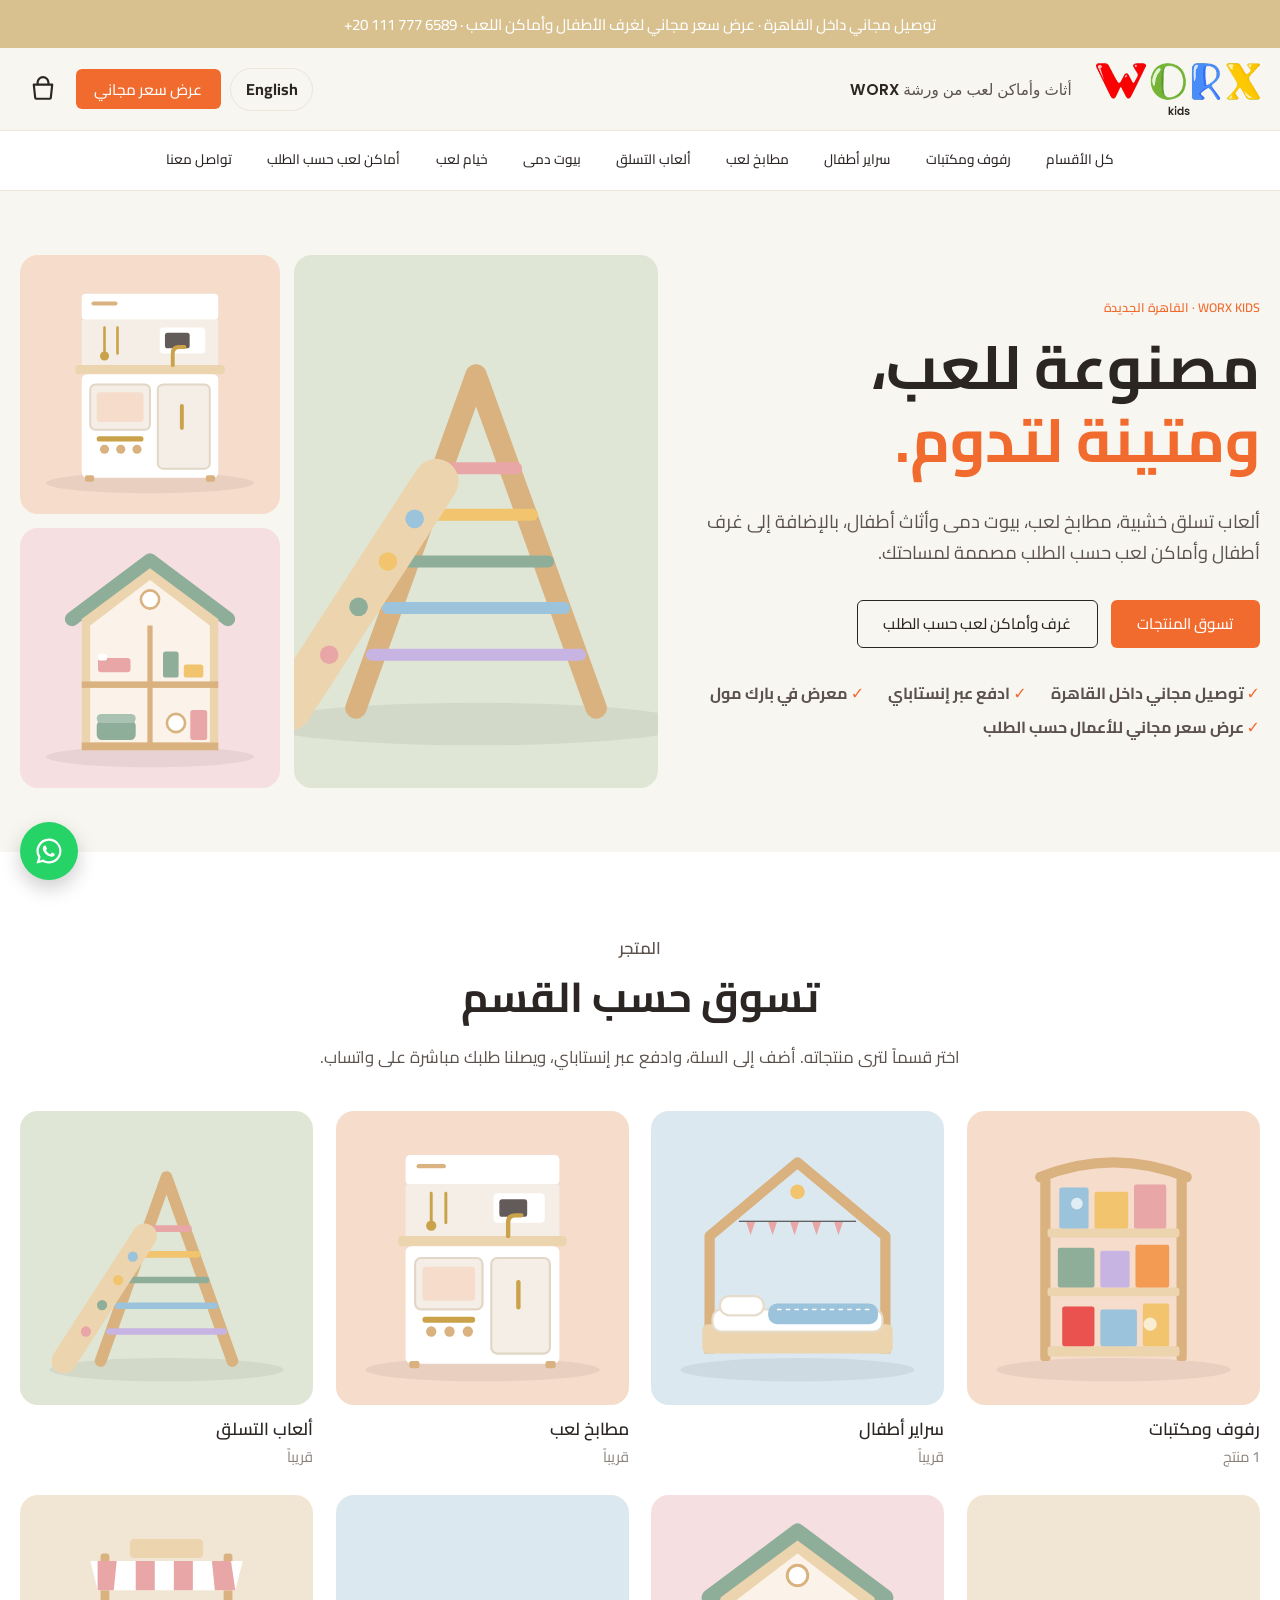
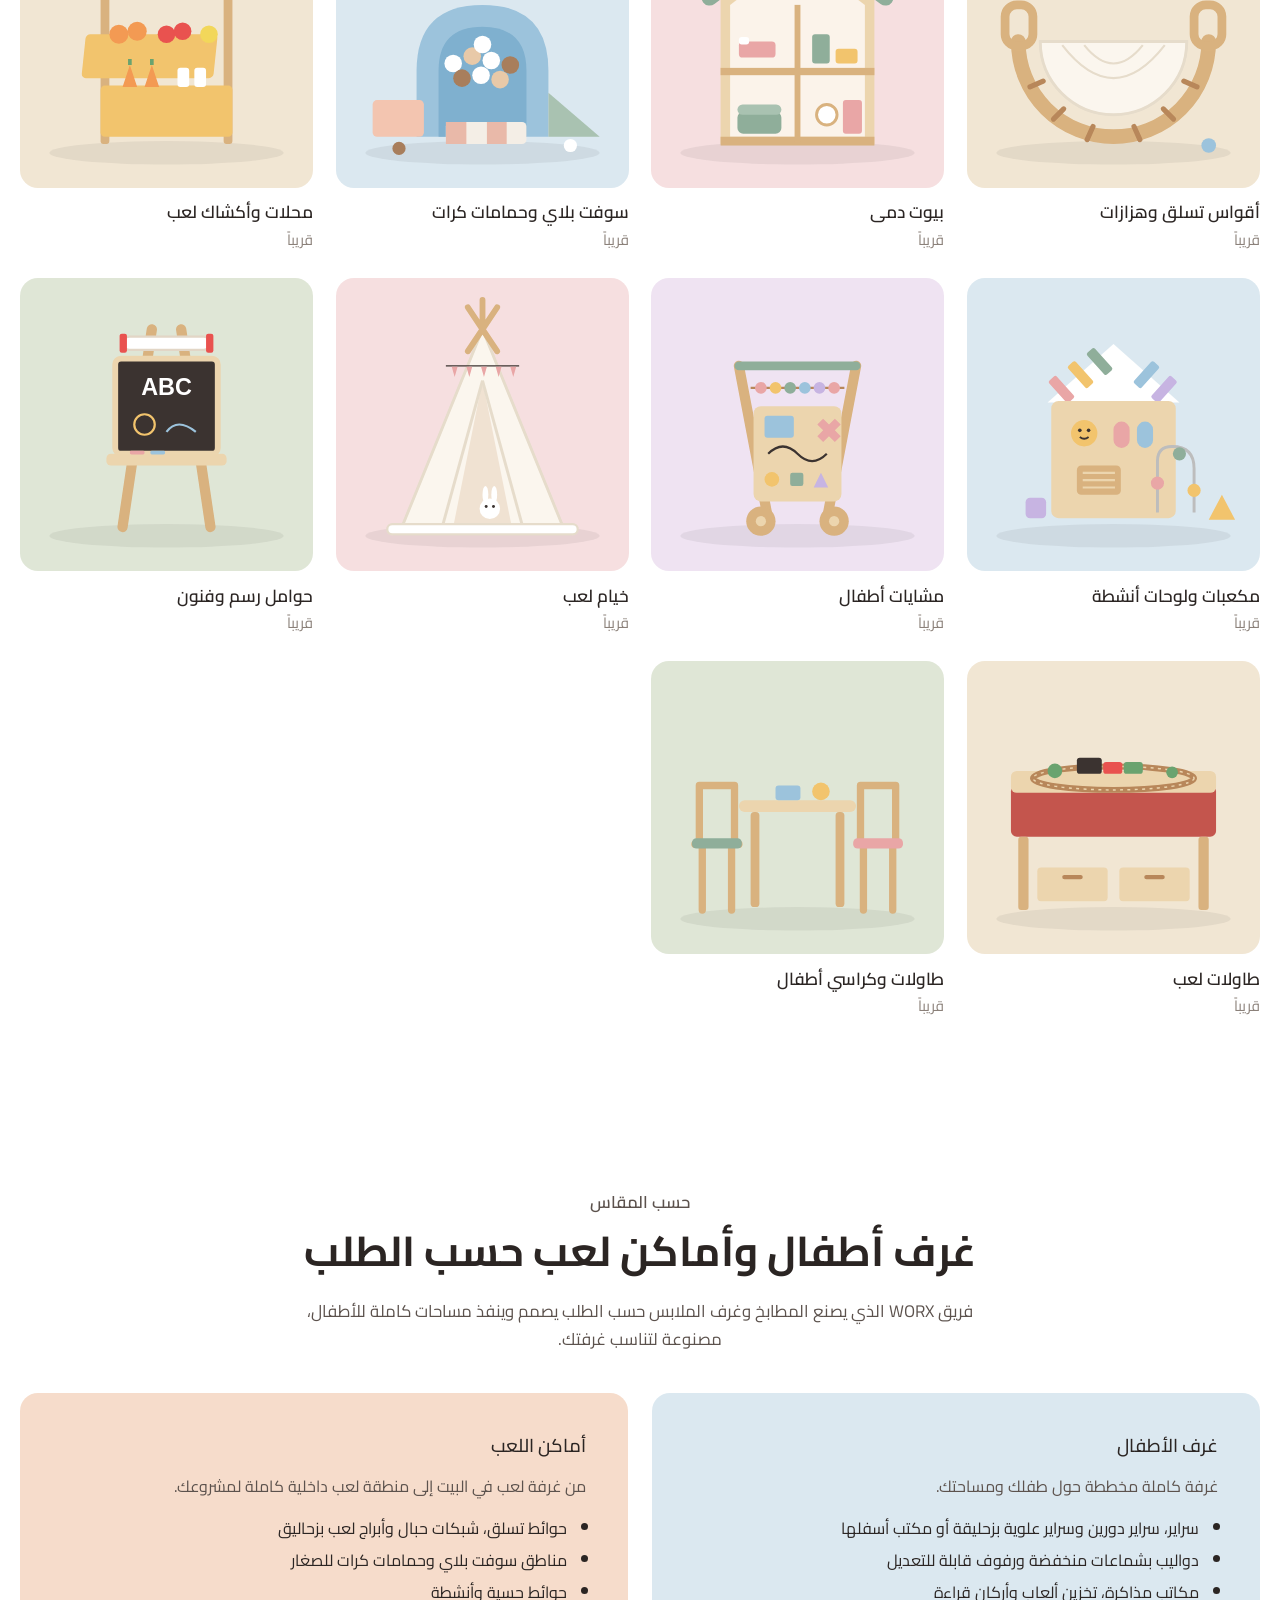
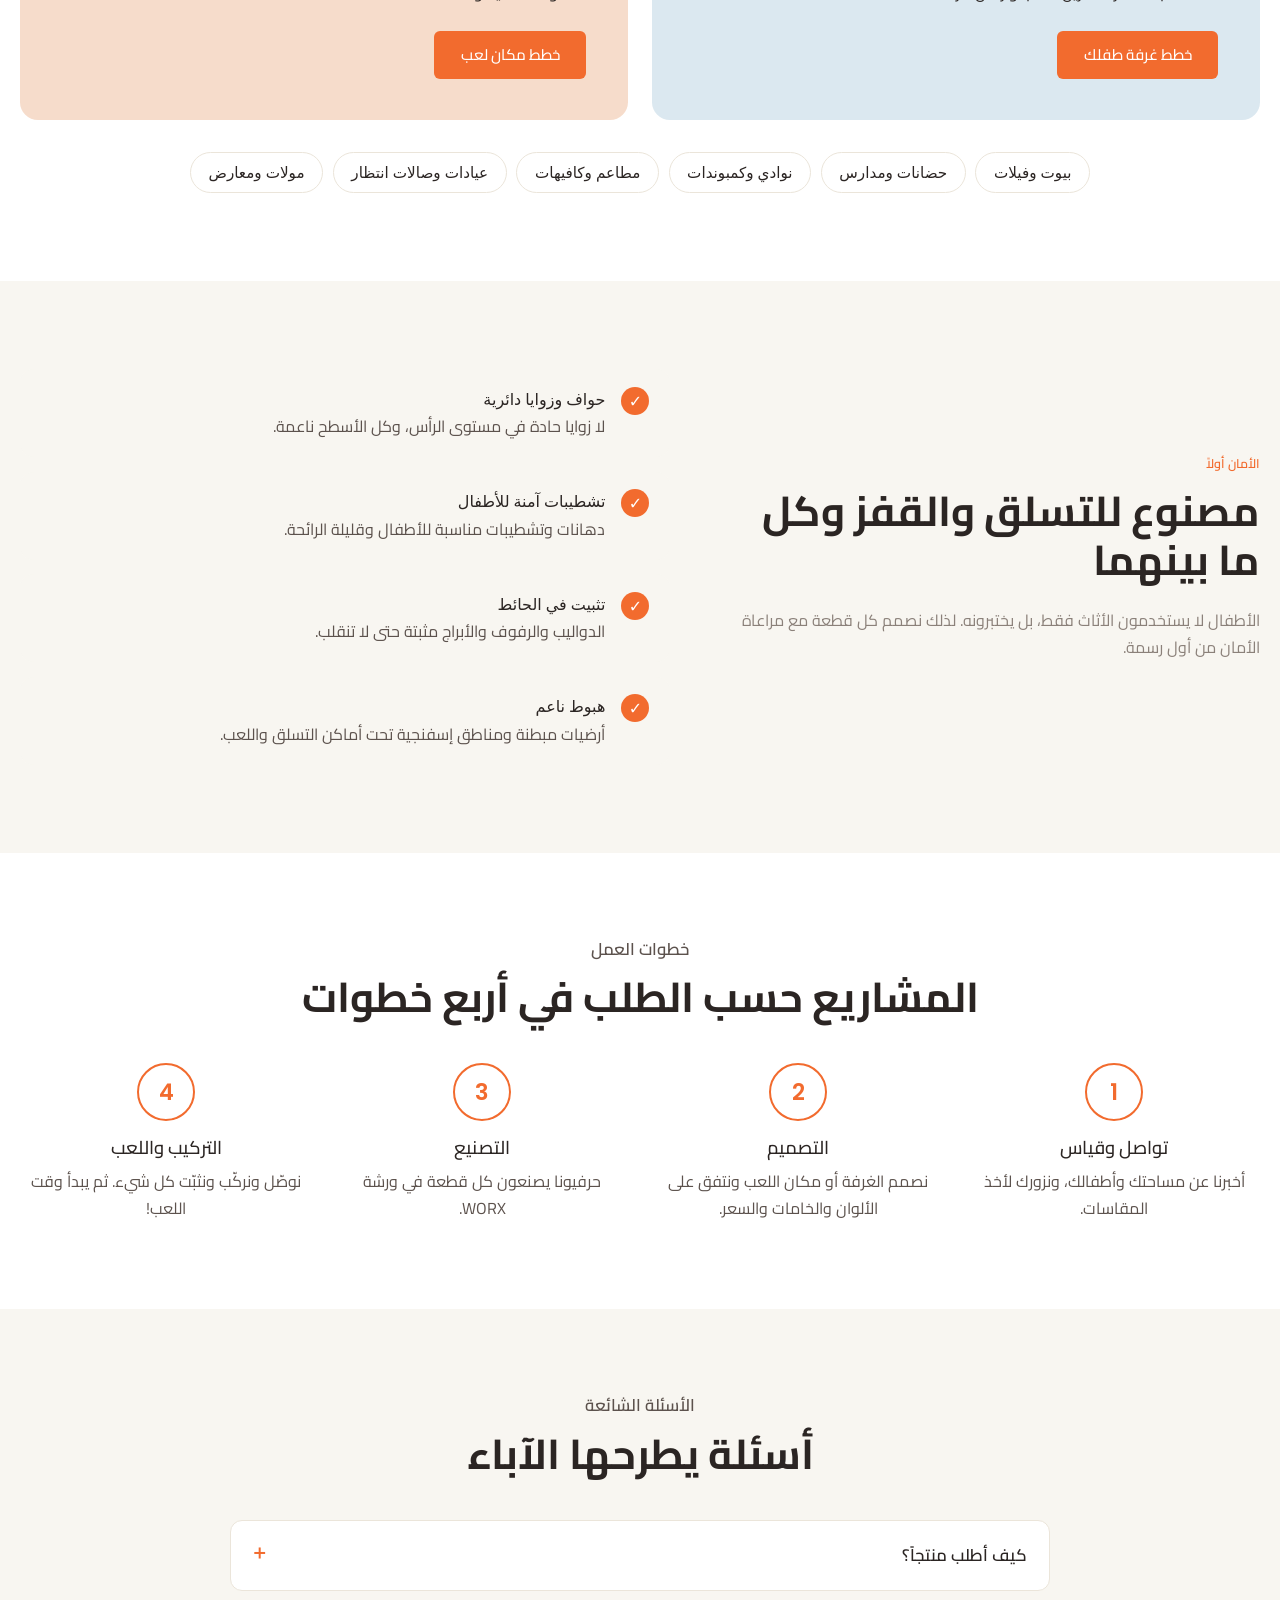
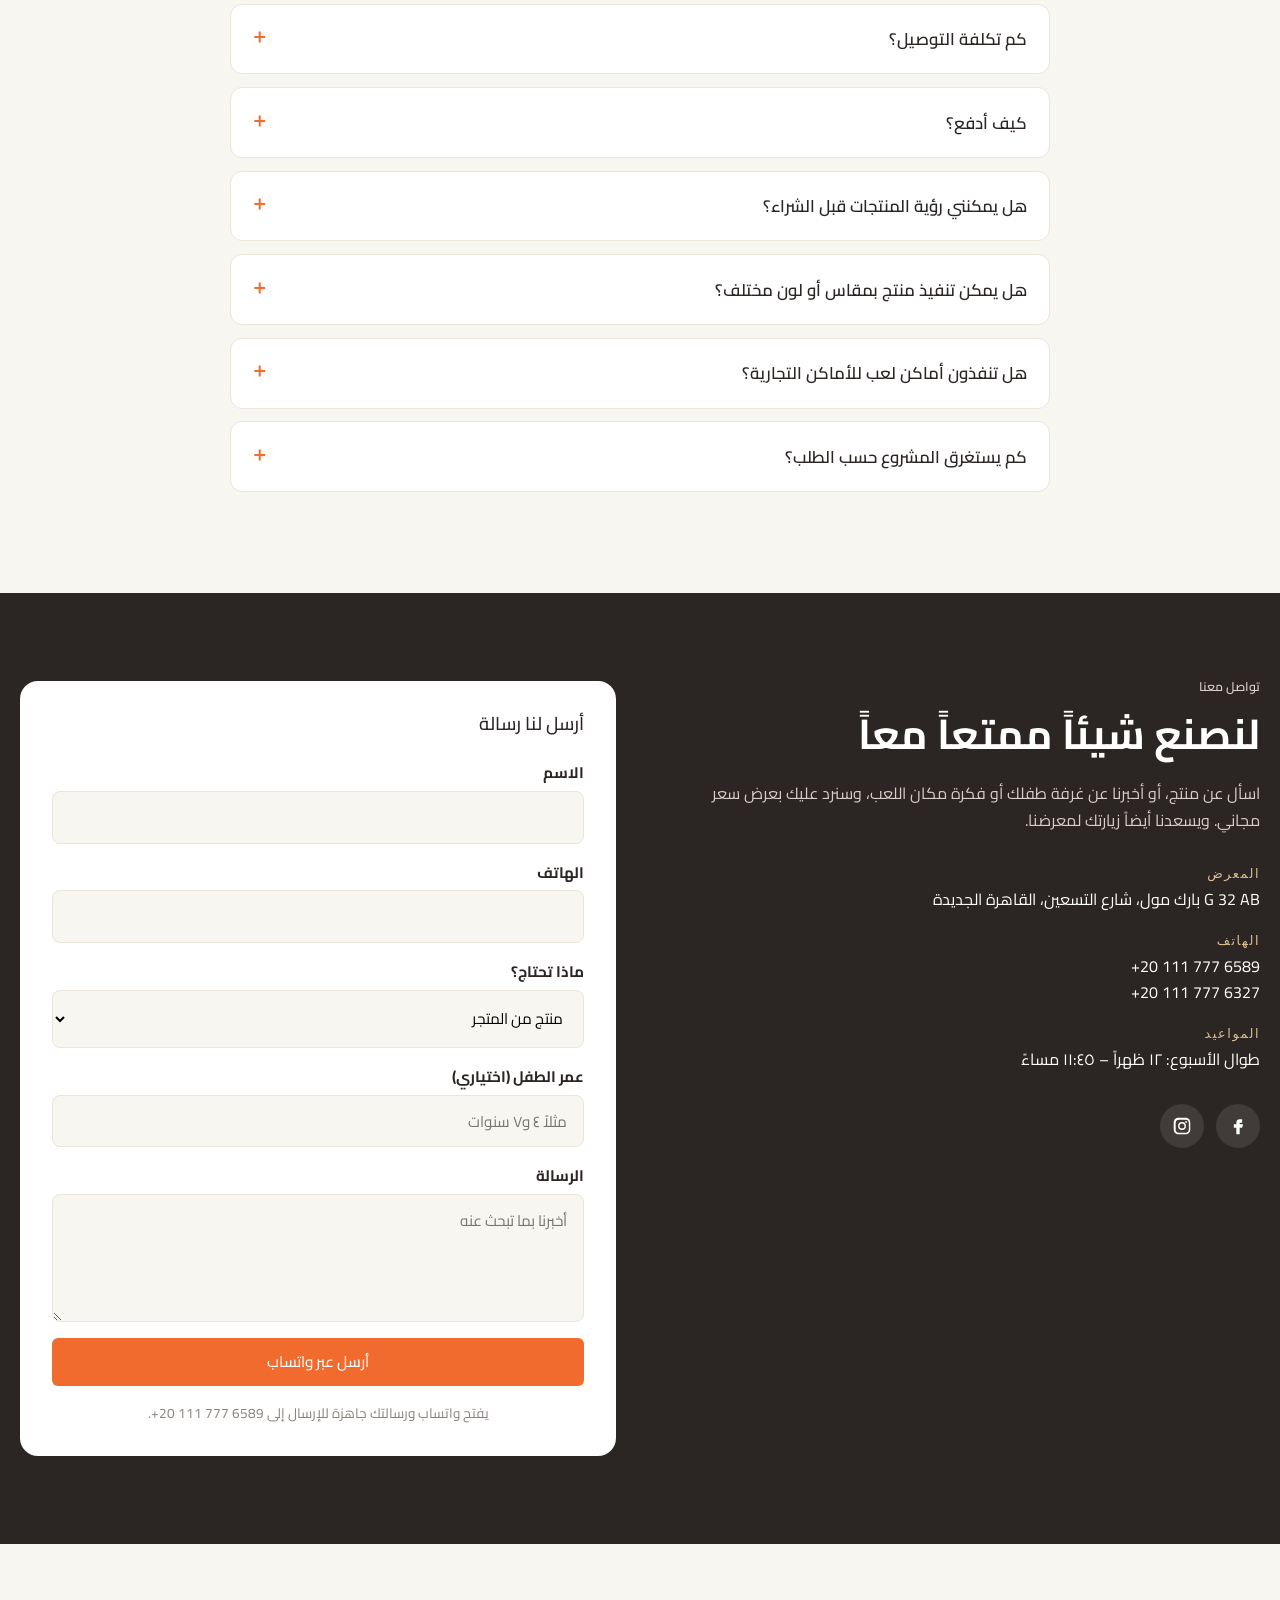
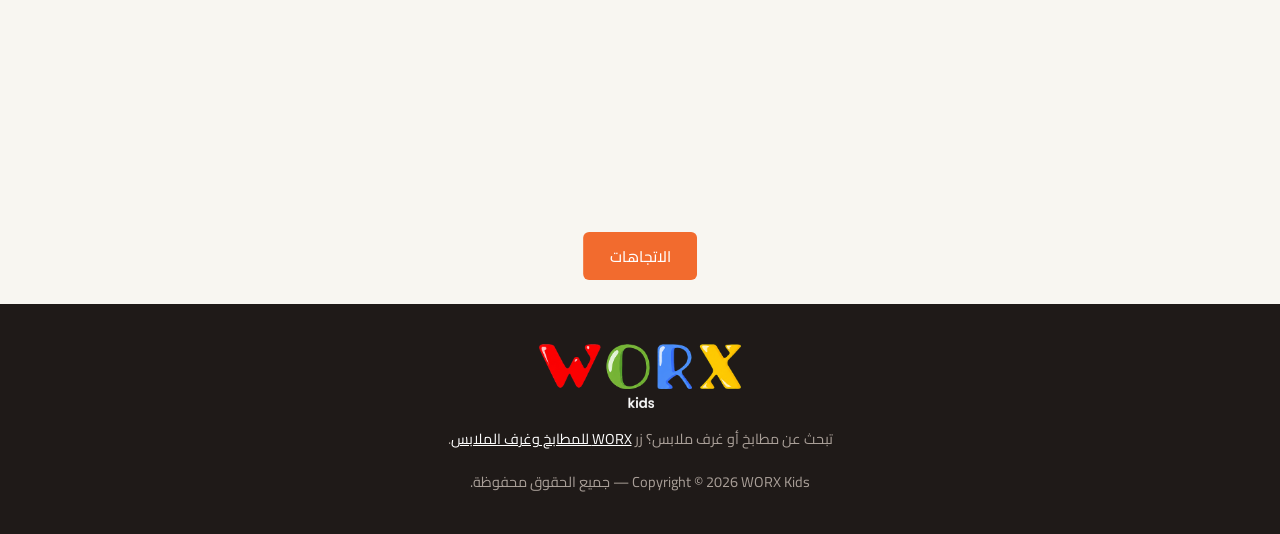
==== commit d854395b: "Organise the shop into 14 sections The shop now opens with 14 illustrated sections (Shelves & Bookca" ====
--- a/ar.html
+++ b/ar.html
@@ -40,15 +40,10 @@
         </button>
       </div>
     </div>
-    <nav class="cats" aria-label="الأقسام">
-      <ul>
-        <li><a href="#shop" data-show="all">كل المنتجات</a></li>
-        <li><a href="#shop" data-show="climbing">تسلق وحركة</a></li>
-        <li><a href="#shop" data-show="pretend">لعب تخيلي</a></li>
-        <li><a href="#shop" data-show="baby">رضع وأطفال صغار</a></li>
-        <li><a href="#shop" data-show="furniture">أثاث لعب</a></li>
-        <li><a href="#shop" data-show="room">غرف الأطفال</a></li>
-        <li><a href="#custom">أماكن لعب حسب الطلب</a></li>
+    <nav class="cats" aria-label="أقسام المتجر">
+      <ul id="catsMenu">
+        <li><a href="#shop" data-nav="home">كل الأقسام</a></li>
+        <li class="cats__after"><a href="#custom">أماكن لعب حسب الطلب</a></li>
         <li><a href="#contact">تواصل معنا</a></li>
       </ul>
     </nav>
@@ -81,44 +76,33 @@
       </div>
     </section>
 
-    <!-- CATEGORIES -->
-    <section class="section section--white" id="categories">
+    <!-- SHOP -->
+    <section class="section section--white" id="shop">
       <div class="container">
-        <div class="section__head">
-          <p class="eyebrow">تسوق حسب القسم</p>
-          <h2>شيء لكل مرحلة</h2>
-        </div>
-        <ul class="tiles">
-          <li><a href="#shop" data-show="climbing"><img src="assets/img/products/climbing-arch.svg" alt="" width="400" height="400" loading="lazy">تسلق وحركة</a></li>
-          <li><a href="#shop" data-show="pretend"><img src="assets/img/products/market-stall.svg" alt="" width="400" height="400" loading="lazy">لعب تخيلي</a></li>
-          <li><a href="#shop" data-show="baby"><img src="assets/img/products/activity-cube.svg" alt="" width="400" height="400" loading="lazy">رضع وأطفال صغار</a></li>
-          <li><a href="#shop" data-show="furniture"><img src="assets/img/products/easel.svg" alt="" width="400" height="400" loading="lazy">أثاث لعب</a></li>
-          <li><a href="#shop" data-show="room"><img src="assets/img/products/house-bed.svg" alt="" width="400" height="400" loading="lazy">غرف الأطفال</a></li>
-          <li><a href="#custom"><img src="assets/img/products/ball-pit.svg" alt="" width="400" height="400" loading="lazy">أماكن لعب حسب الطلب</a></li>
-        </ul>
-      </div>
-    </section>
-
-    <!-- SHOP -->
-    <section class="section" id="shop">
-      <div class="container">
-        <div class="section__head">
-          <p class="eyebrow">منتجاتنا</p>
-          <h2>ألعاب خشبية وأثاث لعب</h2>
-          <p>أضف المنتجات إلى السلة، وادفع عبر إنستاباي، ويصلنا طلبك مباشرة على واتساب.</p>
-        </div>
-        <div class="toolbar">
-          <div class="filters" role="group" aria-label="تصفية المنتجات">
-            <button class="filter is-active" data-filter="all" aria-pressed="true">الكل</button>
-            <button class="filter" data-filter="climbing" aria-pressed="false">تسلق وحركة</button>
-            <button class="filter" data-filter="pretend" aria-pressed="false">لعب تخيلي</button>
-            <button class="filter" data-filter="baby" aria-pressed="false">رضع وأطفال صغار</button>
-            <button class="filter" data-filter="furniture" aria-pressed="false">أثاث لعب</button>
-            <button class="filter" data-filter="room" aria-pressed="false">غرف الأطفال</button>
-          </div>
-          <p class="count" id="productCount" aria-live="polite"></p>
-        </div>
-        <div class="products" id="products"></div>
+        <div id="shopHome">
+          <div class="section__head">
+            <p class="eyebrow">المتجر</p>
+            <h2>تسوق حسب القسم</h2>
+            <p>اختر قسماً لترى منتجاته. أضف إلى السلة، وادفع عبر إنستاباي، ويصلنا طلبك مباشرة على واتساب.</p>
+          </div>
+          <ul class="sections" id="sections"></ul>
+        </div>
+
+        <div id="shopSection" hidden>
+          <a href="#shop" class="crumb">› كل الأقسام</a>
+          <div class="sec-head">
+            <img id="secImg" src="" alt="" width="400" height="400">
+            <div>
+              <h2 id="secName" tabindex="-1"></h2>
+              <p class="count" id="productCount"></p>
+            </div>
+          </div>
+          <div class="products" id="products"></div>
+          <div class="sec-empty" id="secEmpty" hidden>
+            <p>منتجات جديدة قادمة إلى هذا القسم قريباً. أخبرنا بما تبحث عنه وسنساعدك في إيجاده.</p>
+            <a class="btn btn--orange" id="secAsk" target="_blank" rel="noopener">اسأل عبر واتساب</a>
+          </div>
+        </div>
       </div>
     </section>
 
--- a/styles.css
+++ b/styles.css
@@ -26,7 +26,7 @@
 h2 { font-size: clamp(1.8rem, 4vw, 2.6rem); }
 h3 { font-size: 1.15rem; }
 [lang="ar"] body { font-family: "Cairo", var(--sans); }
-[lang="ar"] h1, [lang="ar"] h2, [lang="ar"] h3, [lang="ar"] .btn, [lang="ar"] .cats a, [lang="ar"] .eyebrow, [lang="ar"] .filter, [lang="ar"] .tiles a, [lang="ar"] .price, [lang="ar"] .product__cat, [lang="ar"] .topbar { font-family: "Cairo", var(--head); letter-spacing: 0; }
+[lang="ar"] h1, [lang="ar"] h2, [lang="ar"] h3, [lang="ar"] .btn, [lang="ar"] .cats a, [lang="ar"] .eyebrow, [lang="ar"] .price, [lang="ar"] .product__cat, [lang="ar"] .topbar { font-family: "Cairo", var(--head); letter-spacing: 0; }
 [lang="ar"] h1, [lang="ar"] h2 { font-weight: 700; }
 
 .container { width: min(1240px, 100% - 32px); margin-inline: auto; }
@@ -96,21 +96,29 @@
 .section__head { text-align: center; max-width: 680px; margin: 0 auto 2.5rem; }
 .section__head p { color: var(--ink-soft); font-size: 1.05rem; }
 
-/* Shop by category */
-.tiles { display: grid; grid-template-columns: repeat(6, 1fr); gap: 1.2rem; list-style: none; padding: 0; margin: 0; }
-.tiles a { display: grid; gap: .8rem; justify-items: center; text-align: center; text-decoration: none; font: 500 .98rem var(--head); }
-.tiles img { width: 100%; height: auto; aspect-ratio: 1; object-fit: cover; border-radius: 50%; transition: transform .3s; }
-.tiles a:hover img { transform: scale(1.05); }
-@media (max-width: 900px) { .tiles { grid-template-columns: repeat(3, 1fr); } }
+/* Shop sections */
+.sections { list-style: none; margin: 0; padding: 0; display: grid; grid-template-columns: repeat(4, 1fr); gap: 1.6rem 1.4rem; }
+.sec-tile { display: grid; gap: .25rem; text-decoration: none; }
+.sec-tile img { width: 100%; height: auto; aspect-ratio: 1; object-fit: cover; border-radius: var(--radius); margin-bottom: .6rem; transition: transform .35s; }
+.sec-tile:hover img { transform: translateY(-4px); }
+.sec-tile__name { font: 500 1.08rem/1.3 var(--head); }
+.sec-tile:hover .sec-tile__name { color: var(--orange); }
+.sec-tile__count { color: var(--muted); font-size: .92rem; }
+[lang="ar"] .sec-tile__name { font-family: "Cairo", var(--head); font-weight: 600; }
+@media (max-width: 960px) { .sections { grid-template-columns: repeat(3, 1fr); } }
+@media (max-width: 600px) { .sections { grid-template-columns: repeat(2, 1fr); gap: 1.2rem .9rem; } }
+
+.crumb { display: inline-block; margin-bottom: 1.4rem; color: var(--ink-soft); text-decoration: none; font-weight: 600; }
+.crumb:hover { color: var(--orange); }
+.sec-head { display: flex; align-items: center; gap: 1.4rem; margin-bottom: 2.2rem; }
+.sec-head img { width: 110px; height: 110px; border-radius: var(--radius); object-fit: cover; }
+.sec-head h2 { margin: 0 0 .2rem; outline: none; }
+.count { color: var(--ink-soft); margin: 0; }
+.sec-empty { text-align: center; background: var(--cream); border-radius: var(--radius); padding: 2.5rem 1.5rem; }
+.sec-empty p { color: var(--ink-soft); max-width: 34em; margin: 0 auto 1.4rem; }
+@media (max-width: 560px) { .sec-head img { width: 80px; height: 80px; } }
 
 /* Products */
-.toolbar { display: flex; flex-wrap: wrap; align-items: center; justify-content: space-between; gap: 1rem; margin-bottom: 1.8rem; }
-.filters { display: flex; flex-wrap: wrap; gap: .5rem; }
-.filter { font: 500 .9rem var(--head); padding: .55rem 1rem; border-radius: 999px; border: 1.5px solid var(--line); background: #fff; color: var(--ink); cursor: pointer; transition: border-color .2s, background .2s, color .2s; }
-.filter:hover { border-color: var(--ink); }
-.filter.is-active { background: var(--ink); border-color: var(--ink); color: #fff; }
-.count { color: var(--ink-soft); margin: 0; }
-
 .products { display: grid; grid-template-columns: repeat(3, 1fr); gap: 2.4rem 1.8rem; }
 .product { display: flex; flex-direction: column; }
 .product[hidden] { display: none; }
@@ -123,7 +131,7 @@
 .product__name:hover { color: var(--orange); }
 .badge { position: absolute; top: 12px; inset-inline-start: 12px; background: var(--orange); color: #fff; font: 500 .8rem var(--head); padding: .35rem .7rem; border-radius: 4px; }
 .product__cat { margin: 1.1rem 0 .3rem; color: var(--orange); font: 500 .76rem var(--head); letter-spacing: .1em; text-transform: uppercase; }
-.product h3 { font-size: 1.25rem; margin: 0 0 .35rem; }
+.product h3 { font-size: 1.25rem; margin: 1.1rem 0 .35rem; }
 .product p { color: var(--ink-soft); margin: 0 0 1.1rem; flex: 1; }
 .product__foot { display: flex; align-items: center; justify-content: space-between; gap: 1rem; }
 .price { font: 500 1rem var(--head); color: var(--orange); }
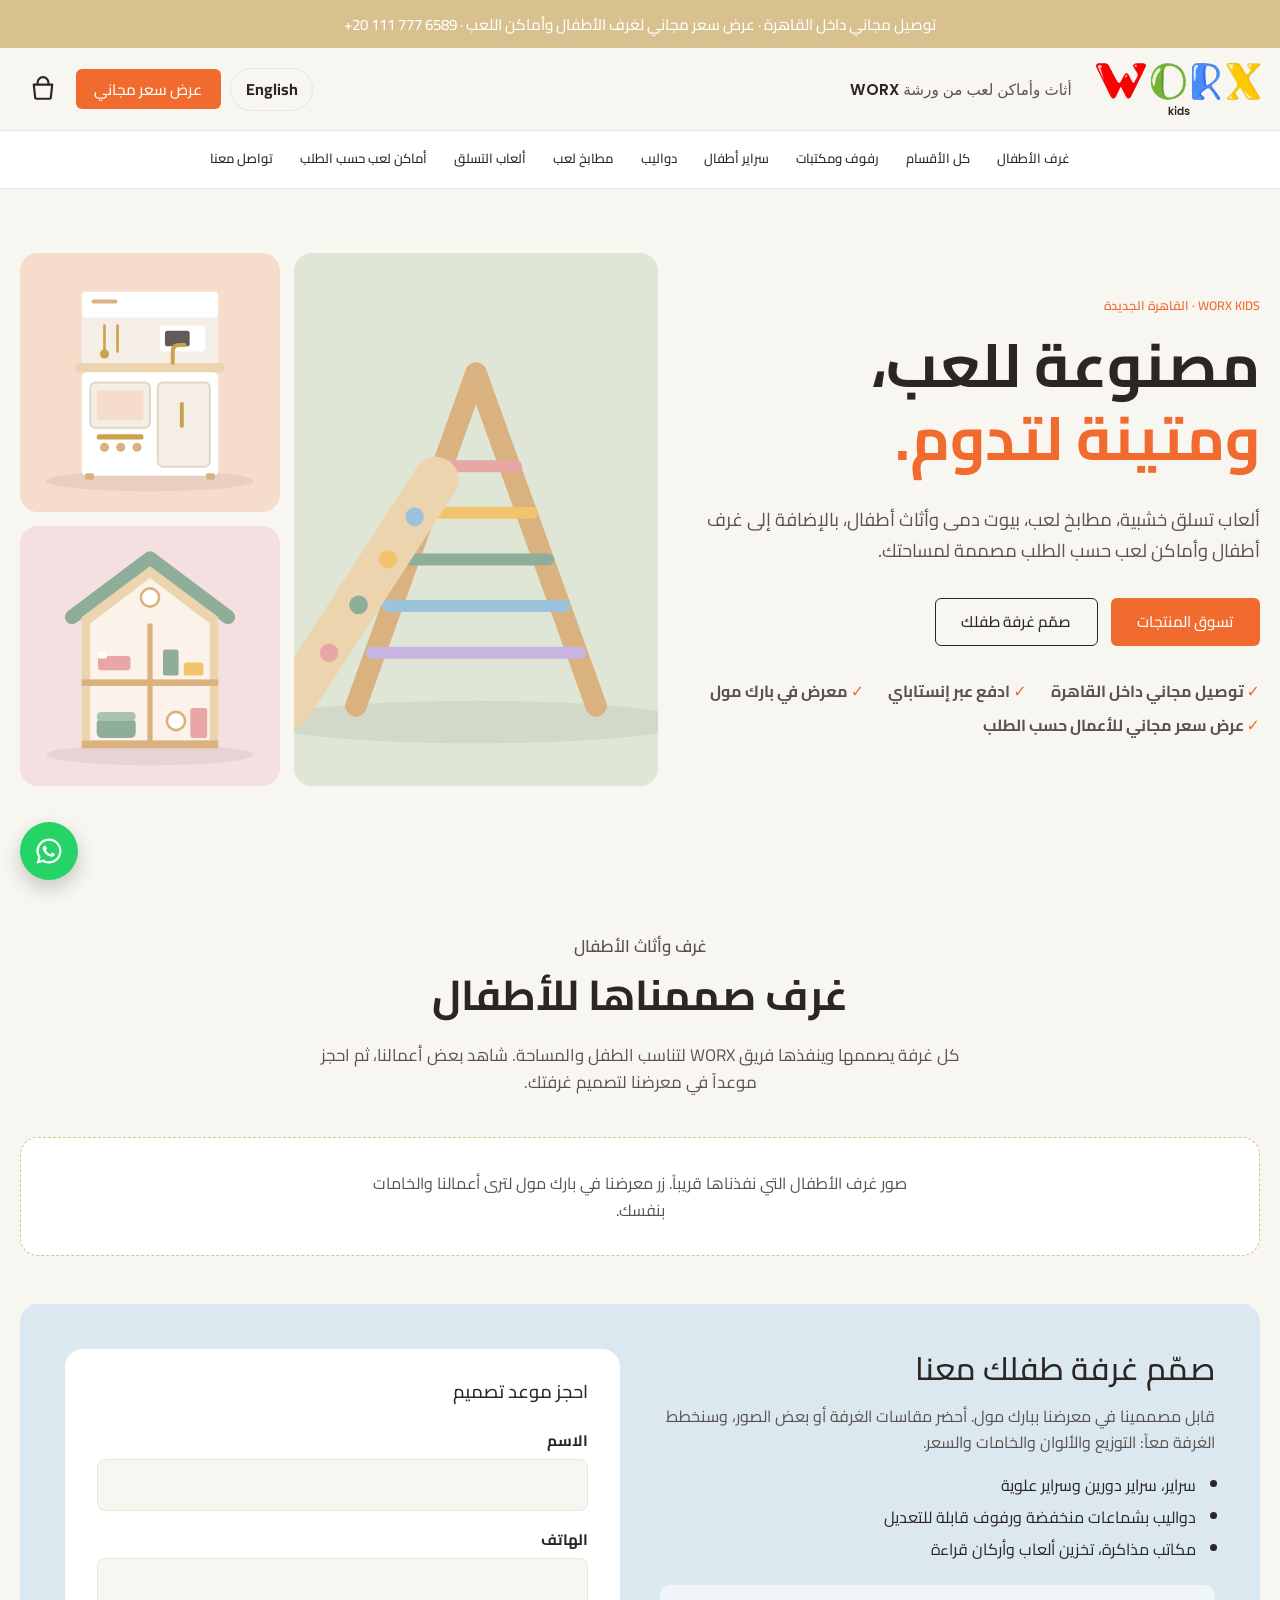
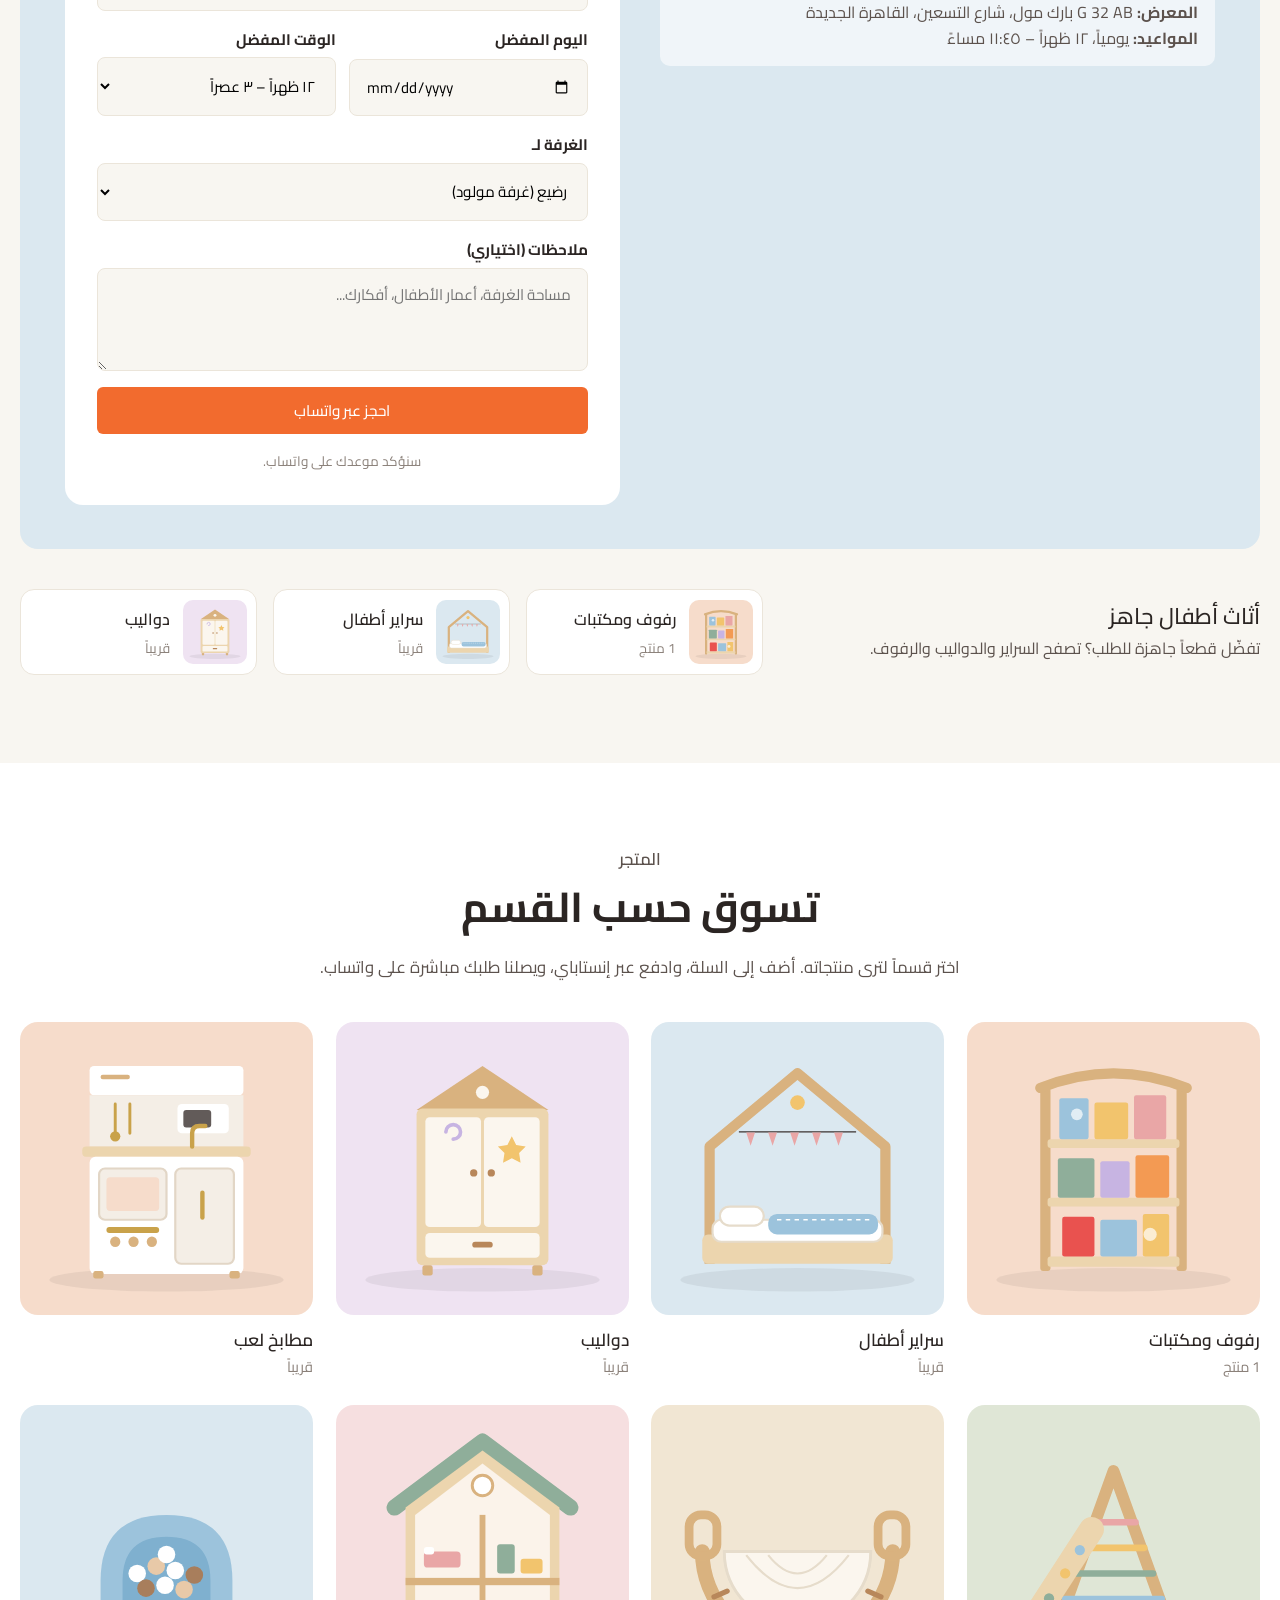
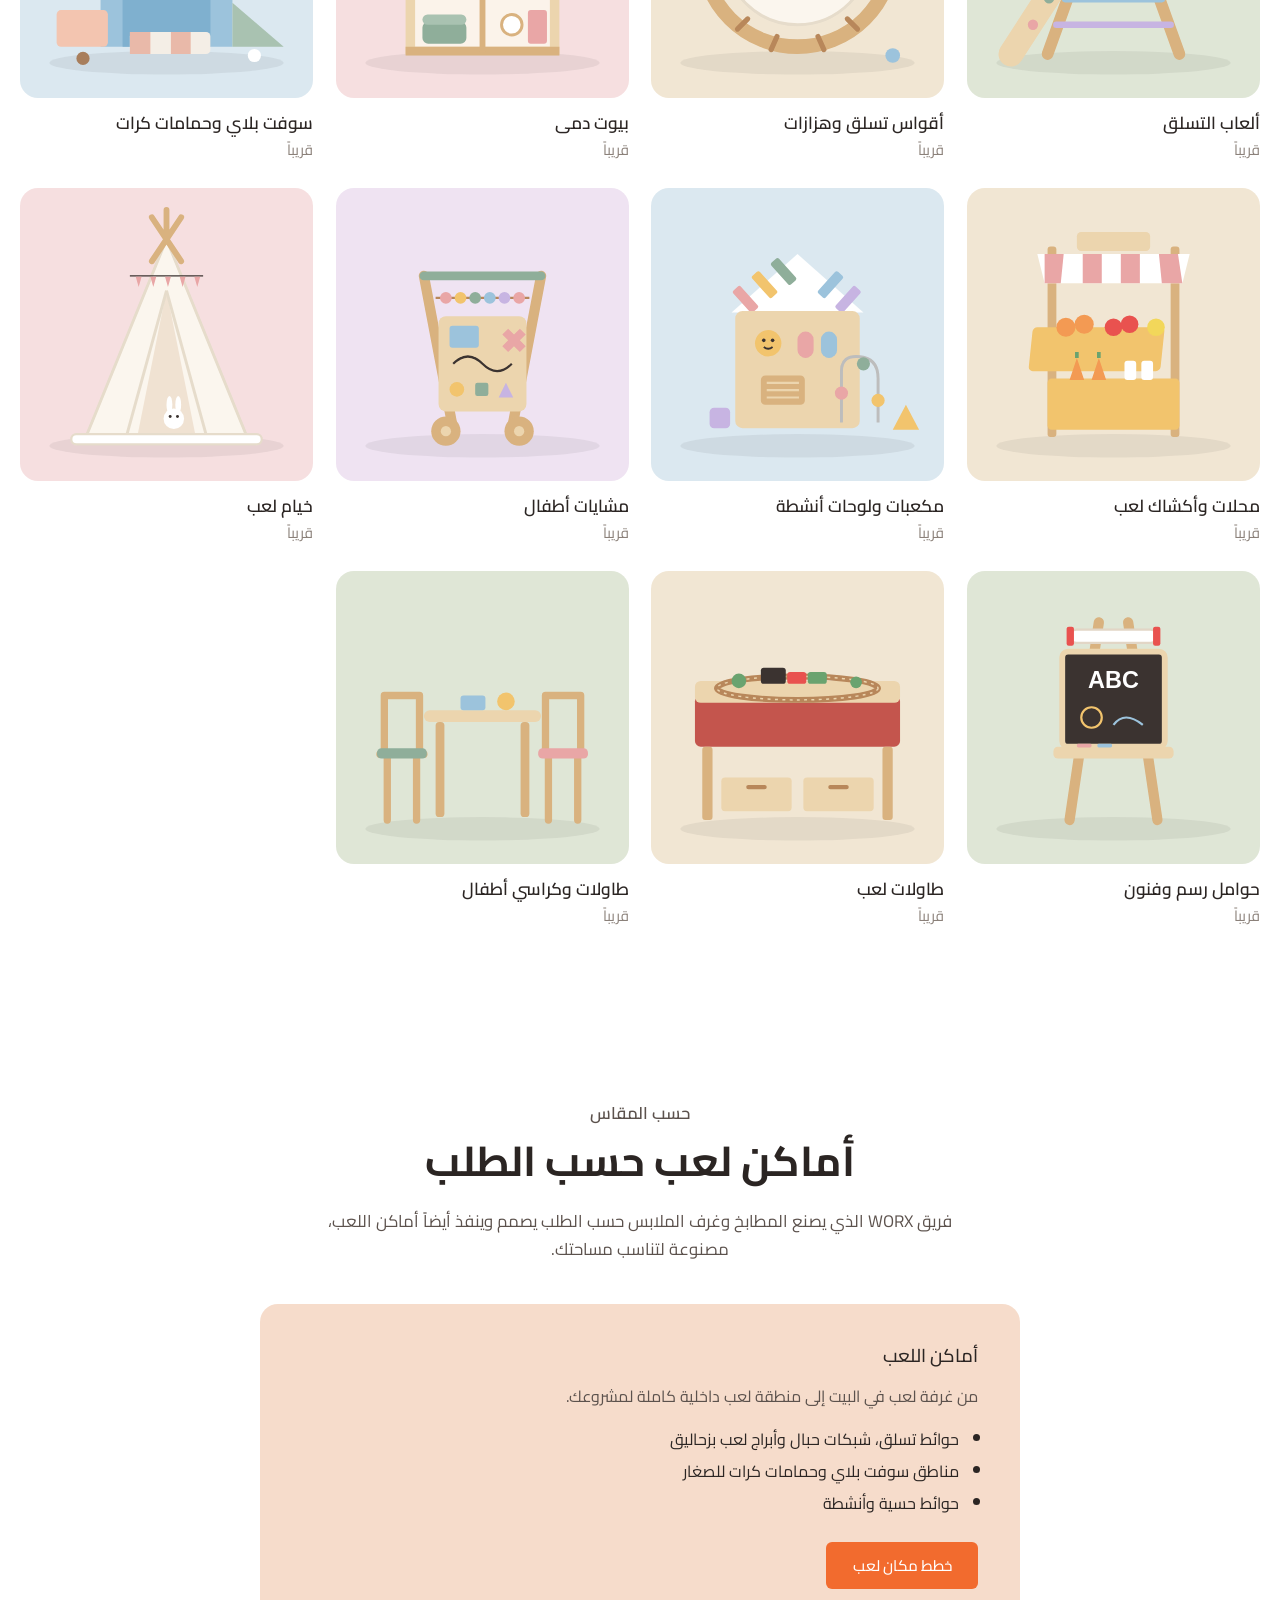
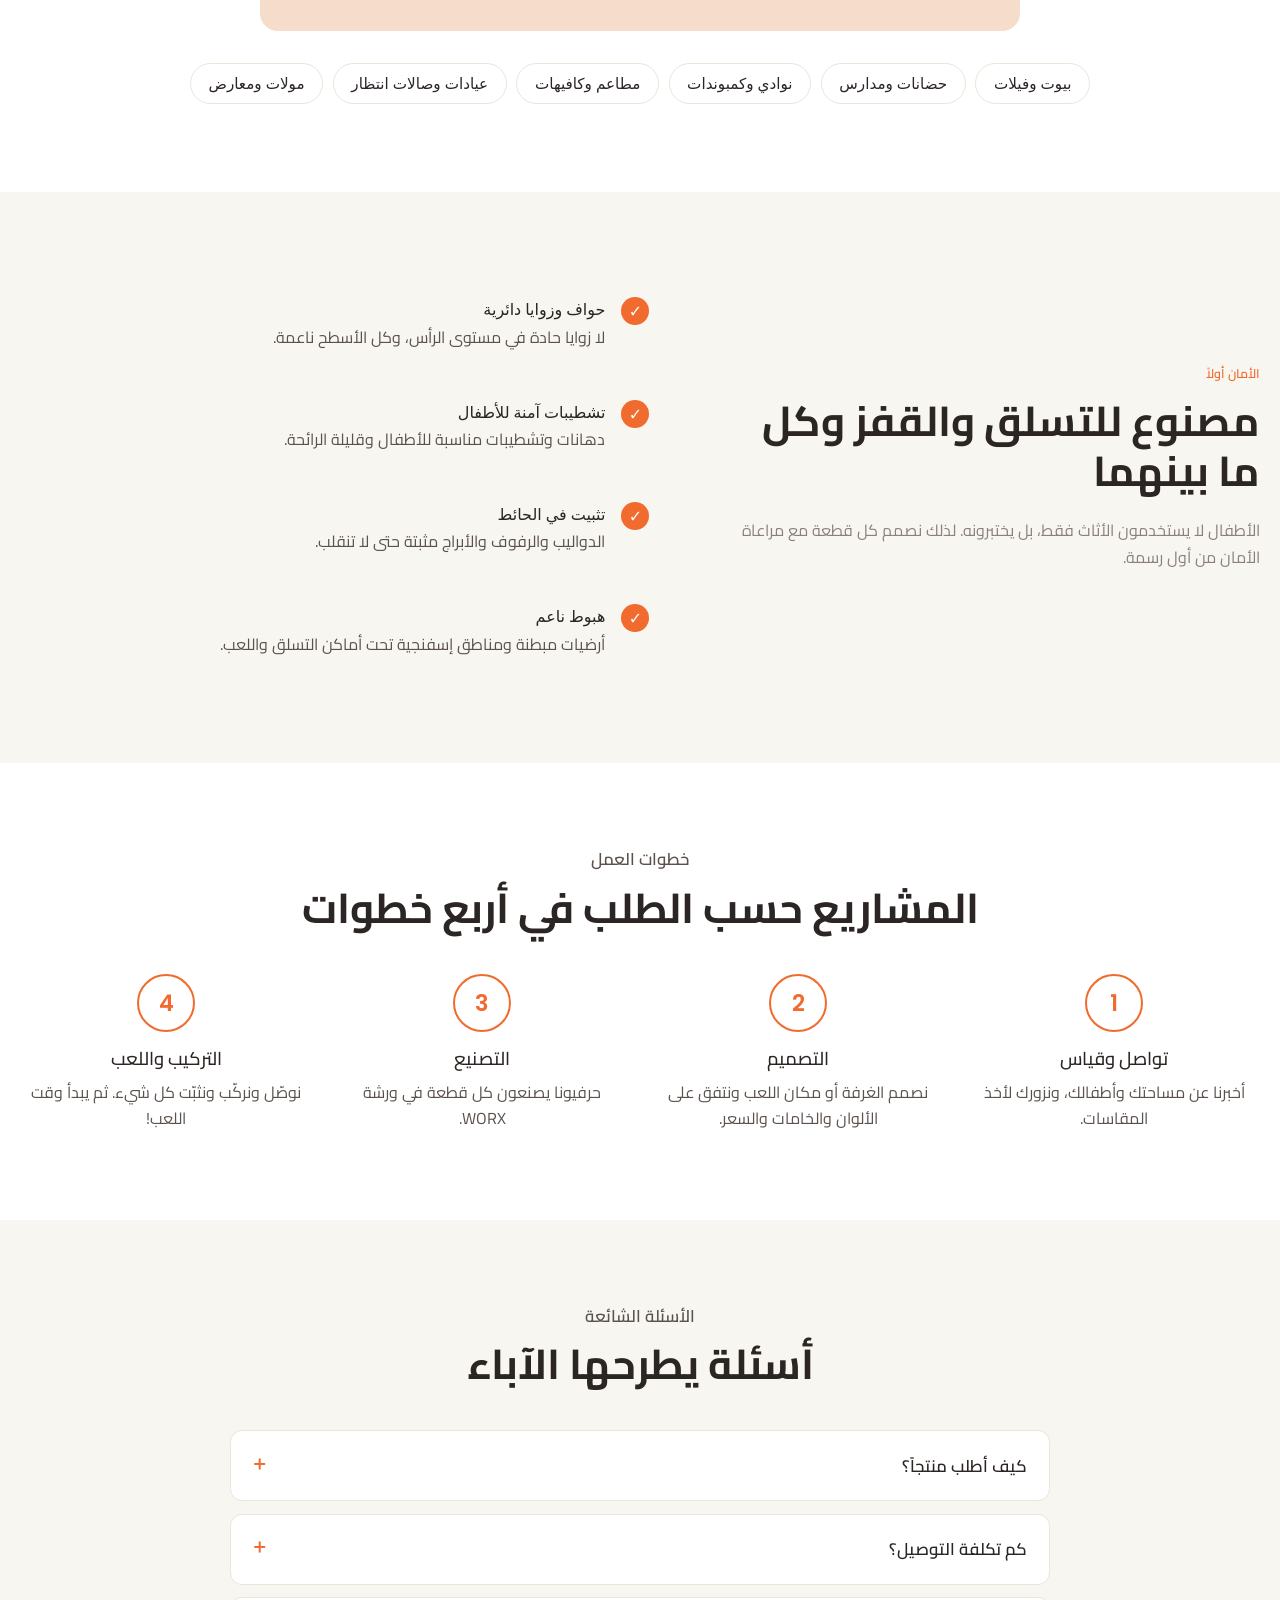
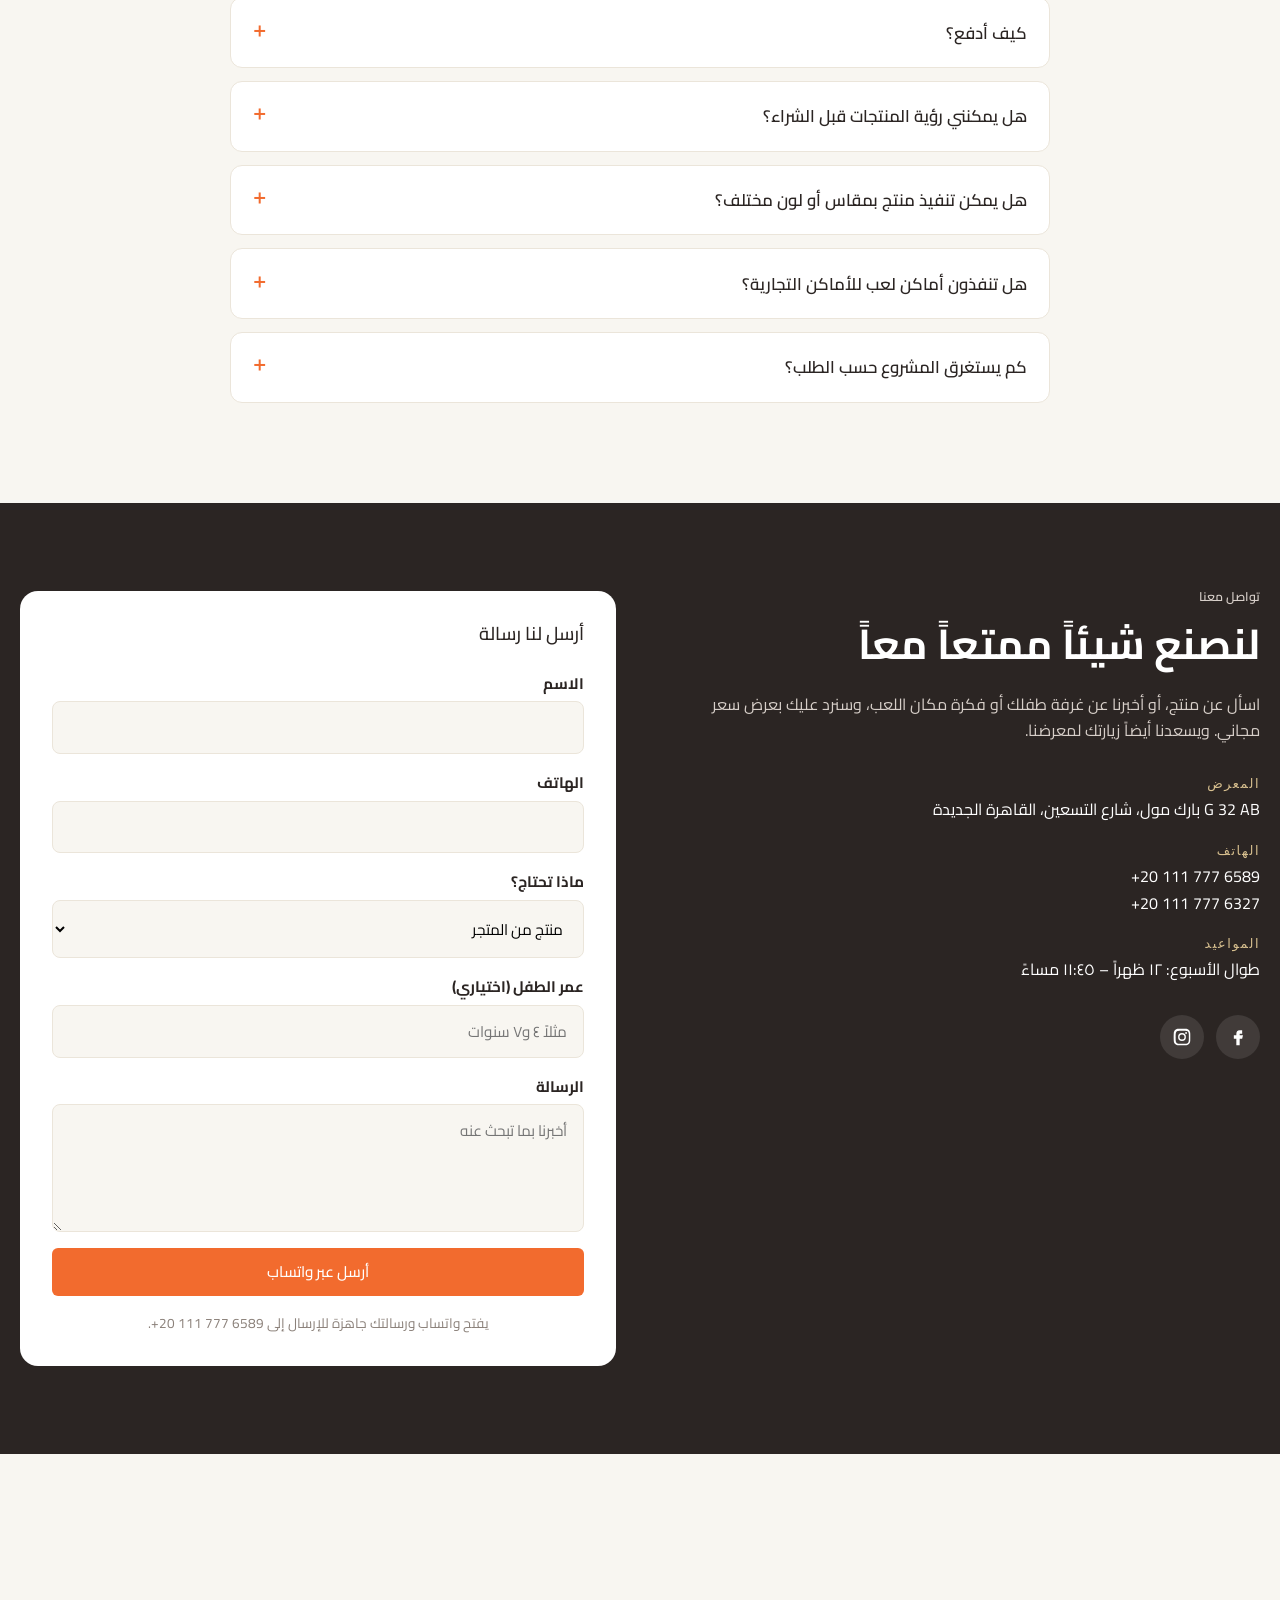
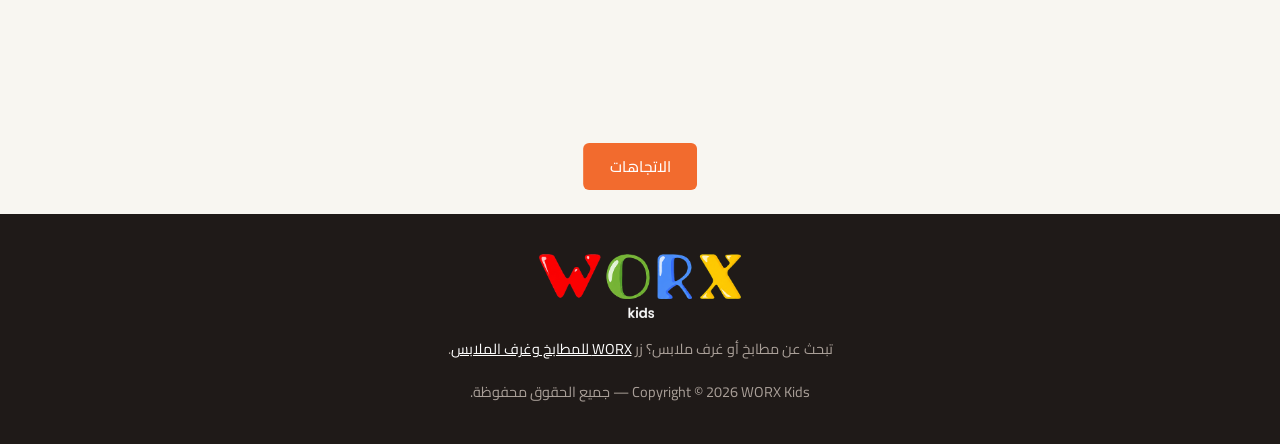
==== commit a671c20d: "Add Kids' Rooms & Furniture area with design-meeting booking New area near the top of the page: a ga" ====
--- a/ar.html
+++ b/ar.html
@@ -42,6 +42,7 @@
     </div>
     <nav class="cats" aria-label="أقسام المتجر">
       <ul id="catsMenu">
+        <li><a href="#rooms">غرف الأطفال</a></li>
         <li><a href="#shop" data-nav="home">كل الأقسام</a></li>
         <li class="cats__after"><a href="#custom">أماكن لعب حسب الطلب</a></li>
         <li><a href="#contact">تواصل معنا</a></li>
@@ -59,7 +60,7 @@
           <p class="lead">ألعاب تسلق خشبية، مطابخ لعب، بيوت دمى وأثاث أطفال، بالإضافة إلى غرف أطفال وأماكن لعب حسب الطلب مصممة لمساحتك.</p>
           <div class="hero__actions">
             <a href="#shop" class="btn btn--orange">تسوق المنتجات</a>
-            <a href="#custom" class="btn btn--outline">غرف وأماكن لعب حسب الطلب</a>
+            <a href="#rooms" class="btn btn--outline">صمّم غرفة طفلك</a>
           </div>
           <ul class="hero__points">
             <li>توصيل مجاني داخل القاهرة</li>
@@ -72,6 +73,69 @@
           <img src="assets/img/products/climbing-triangle.svg" alt="مثلث تسلق خشبي مع منحدر" width="400" height="400">
           <img src="assets/img/products/play-kitchen.svg" alt="مطبخ لعب خشبي" width="400" height="400">
           <img src="assets/img/products/dollhouse.svg" alt="بيت دمى خشبي" width="400" height="400">
+        </div>
+      </div>
+    </section>
+
+    <!-- KIDS' ROOMS -->
+    <section class="section" id="rooms">
+      <div class="container">
+        <div class="section__head">
+          <p class="eyebrow">غرف وأثاث الأطفال</p>
+          <h2>غرف صممناها للأطفال</h2>
+          <p>كل غرفة يصممها وينفذها فريق WORX لتناسب الطفل والمساحة. شاهد بعض أعمالنا، ثم احجز موعداً في معرضنا لتصميم غرفتك.</p>
+        </div>
+        <ul class="rooms" id="roomsGallery"></ul>
+        <div class="rooms-empty" id="roomsEmpty" hidden>
+          <p>صور غرف الأطفال التي نفذناها قريباً. زر معرضنا في بارك مول لترى أعمالنا والخامات بنفسك.</p>
+        </div>
+
+        <div class="plan">
+          <div class="plan__info">
+            <h3>صمّم غرفة طفلك معنا</h3>
+            <p>قابل مصممينا في معرضنا ببارك مول. أحضر مقاسات الغرفة أو بعض الصور، وسنخطط الغرفة معاً: التوزيع والألوان والخامات والسعر.</p>
+            <ul>
+              <li>سراير، سراير دورين وسراير علوية</li>
+              <li>دواليب بشماعات منخفضة ورفوف قابلة للتعديل</li>
+              <li>مكاتب مذاكرة، تخزين ألعاب وأركان قراءة</li>
+            </ul>
+            <p class="plan__where"><strong>المعرض:</strong> G 32 AB بارك مول، شارع التسعين، القاهرة الجديدة<br><strong>المواعيد:</strong> يومياً، ١٢ ظهراً – ١١:٤٥ مساءً</p>
+          </div>
+          <form class="form plan__form" id="bookForm">
+            <h3>احجز موعد تصميم</h3>
+            <label>الاسم<input name="name" autocomplete="name" required></label>
+            <label>الهاتف<input name="phone" type="tel" autocomplete="tel" required></label>
+            <div class="form__row">
+              <label>اليوم المفضل<input name="day" type="date" id="bookDay" required></label>
+              <label>الوقت المفضل
+                <select name="time">
+                  <option>١٢ ظهراً – ٣ عصراً</option>
+                  <option>٣ عصراً – ٦ مساءً</option>
+                  <option>٦ – ٩ مساءً</option>
+                  <option>٩ – ١١:٤٥ مساءً</option>
+                </select>
+              </label>
+            </div>
+            <label>الغرفة لـ
+              <select name="room">
+                <option>رضيع (غرفة مولود)</option>
+                <option>طفل واحد</option>
+                <option>إخوة في غرفة واحدة</option>
+                <option>مراهق</option>
+              </select>
+            </label>
+            <label>ملاحظات (اختياري)<textarea name="notes" rows="3" placeholder="مساحة الغرفة، أعمار الأطفال، أفكارك..."></textarea></label>
+            <button type="submit" class="btn btn--orange btn--block">احجز عبر واتساب</button>
+            <p class="form__note">سنؤكد موعدك على واتساب.</p>
+          </form>
+        </div>
+
+        <div class="ready">
+          <div>
+            <h3>أثاث أطفال جاهز</h3>
+            <p>تفضّل قطعاً جاهزة للطلب؟ تصفح السراير والدواليب والرفوف.</p>
+          </div>
+          <ul class="ready__list" id="readyList"></ul>
         </div>
       </div>
     </section>
@@ -111,20 +175,10 @@
       <div class="container">
         <div class="section__head">
           <p class="eyebrow">حسب المقاس</p>
-          <h2>غرف أطفال وأماكن لعب حسب الطلب</h2>
-          <p>فريق WORX الذي يصنع المطابخ وغرف الملابس حسب الطلب يصمم وينفذ مساحات كاملة للأطفال، مصنوعة لتناسب غرفتك.</p>
+          <h2>أماكن لعب حسب الطلب</h2>
+          <p>فريق WORX الذي يصنع المطابخ وغرف الملابس حسب الطلب يصمم وينفذ أيضاً أماكن اللعب، مصنوعة لتناسب مساحتك.</p>
         </div>
         <div class="custom">
-          <div class="custom__card custom__card--rooms">
-            <h3>غرف الأطفال</h3>
-            <p>غرفة كاملة مخططة حول طفلك ومساحتك.</p>
-            <ul>
-              <li>سراير، سراير دورين وسراير علوية بزحليقة أو مكتب أسفلها</li>
-              <li>دواليب بشماعات منخفضة ورفوف قابلة للتعديل</li>
-              <li>مكاتب مذاكرة، تخزين ألعاب وأركان قراءة</li>
-            </ul>
-            <a href="#contact" class="btn btn--orange">خطط غرفة طفلك</a>
-          </div>
           <div class="custom__card custom__card--play">
             <h3>أماكن اللعب</h3>
             <p>من غرفة لعب في البيت إلى منطقة لعب داخلية كاملة لمشروعك.</p>
@@ -224,7 +278,7 @@
           <label>ماذا تحتاج؟
             <select name="project" required>
               <option>منتج من المتجر</option>
-              <option>أثاث غرفة أطفال</option>
+              <option>تصميم غرفة أطفال</option>
               <option>غرفة لعب منزلية</option>
               <option>مكان لعب لمشروع تجاري</option>
               <option>شيء آخر</option>
@@ -341,6 +395,18 @@
     </div>
   </div>
 
+  <div class="modal" id="roomModal" hidden>
+    <div class="drawer__backdrop" data-close-room></div>
+    <div class="modal__panel modal__panel--photo" role="dialog" aria-modal="true" aria-labelledby="rmTitle">
+      <button class="drawer__close modal__close" data-close-room aria-label="إغلاق الصور">×</button>
+      <div class="modal__gallery">
+        <img id="rmImg" alt="" width="900" height="900">
+        <div class="modal__thumbs" id="rmThumbs"></div>
+        <p class="rm-title" id="rmTitle"></p>
+      </div>
+    </div>
+  </div>
+
   <div class="toast" id="toast" role="status" aria-live="polite" hidden></div>
 
   <a href="https://wa.me/201117776589" class="fab" target="_blank" rel="noopener" aria-label="تحدث مع WORX Kids على واتساب">
--- a/styles.css
+++ b/styles.css
@@ -71,11 +71,11 @@
 
 /* Category nav (scrolls sideways on small screens) */
 .cats { background: #fff; border-block: 1px solid var(--line); }
-.cats ul { list-style: none; margin: 0 auto; padding: 0 16px; display: flex; justify-content: center; gap: 2.2rem; overflow-x: auto; scrollbar-width: none; }
+.cats ul { list-style: none; margin: 0 auto; padding: 0 16px; display: flex; justify-content: safe center; gap: 1.7rem; overflow-x: auto; scrollbar-width: none; }
 .cats ul::-webkit-scrollbar { display: none; }
-.cats a { display: block; padding: .95rem 0; white-space: nowrap; text-decoration: none; font: 500 .85rem var(--head); letter-spacing: .06em; text-transform: uppercase; border-bottom: 2px solid transparent; transition: color .2s, border-color .2s; }
+.cats a { display: block; padding: .95rem 0; white-space: nowrap; text-decoration: none; font: 500 .82rem var(--head); letter-spacing: .05em; text-transform: uppercase; border-bottom: 2px solid transparent; transition: color .2s, border-color .2s; }
 .cats a:hover, .cats a.is-active { color: var(--orange); border-color: var(--orange); }
-@media (max-width: 1100px) { .cats ul { justify-content: flex-start; gap: 1.6rem; } }
+@media (max-width: 1100px) { .cats ul { justify-content: flex-start; gap: 1.4rem; } }
 
 /* Hero */
 .hero { padding: clamp(2rem, 5vw, 4rem) 0; }
@@ -95,6 +95,39 @@
 .section--white { background: #fff; }
 .section__head { text-align: center; max-width: 680px; margin: 0 auto 2.5rem; }
 .section__head p { color: var(--ink-soft); font-size: 1.05rem; }
+
+/* Kids' rooms */
+.rooms { list-style: none; margin: 0 0 3rem; padding: 0; display: grid; grid-template-columns: repeat(3, 1fr); gap: 1.2rem; }
+.room { position: relative; display: block; width: 100%; padding: 0; border: 0; background: none; cursor: pointer; border-radius: var(--radius); overflow: hidden; aspect-ratio: 4 / 3; }
+.room img { width: 100%; height: 100%; object-fit: cover; transition: transform .5s; }
+.room:hover img { transform: scale(1.04); }
+.room__title { position: absolute; inset-inline: 0; bottom: 0; padding: 2rem 1rem .9rem; color: #fff; font: 500 1rem var(--head); text-align: start; background: linear-gradient(transparent, rgba(0,0,0,.55)); }
+.rooms-empty { text-align: center; background: #fff; border: 1.5px dashed var(--sand); border-radius: var(--radius); padding: 2rem 1.5rem; margin-bottom: 3rem; }
+.rooms-empty p { margin: 0 auto; max-width: 36em; color: var(--ink-soft); }
+@media (max-width: 860px) { .rooms { grid-template-columns: repeat(2, 1fr); } }
+
+.plan { display: grid; grid-template-columns: 1fr 1fr; gap: 2.5rem; align-items: start; background: var(--sky); border-radius: var(--radius); padding: clamp(1.5rem, 4vw, 2.8rem); }
+.plan__info h3 { font-size: clamp(1.5rem, 3vw, 2rem); }
+.plan__info > p { color: var(--ink-soft); }
+.plan__info ul { padding-inline-start: 1.2rem; margin: 0 0 1.4rem; }
+.plan__info li { margin-bottom: .35rem; }
+.plan__where { background: rgba(255,255,255,.6); border-radius: 10px; padding: .9rem 1.1rem; }
+.form__row { display: grid; grid-template-columns: 1fr 1fr; gap: .8rem; }
+@media (max-width: 860px) { .plan { grid-template-columns: 1fr; } }
+@media (max-width: 420px) { .form__row { grid-template-columns: 1fr; } }
+
+.ready { display: grid; grid-template-columns: 1fr 1.6fr; gap: 2rem; align-items: center; margin-top: 2.5rem; }
+.ready h3 { font-size: 1.4rem; margin-bottom: .3rem; }
+.ready p { color: var(--ink-soft); margin: 0; }
+.ready__list { list-style: none; margin: 0; padding: 0; display: grid; grid-template-columns: repeat(3, 1fr); gap: 1rem; }
+.ready__item { display: flex; align-items: center; gap: .8rem; background: #fff; border: 1.5px solid var(--line); border-radius: 14px; padding: .6rem; text-decoration: none; transition: border-color .2s; }
+.ready__item:hover { border-color: var(--orange); }
+.ready__item img { width: 64px; height: 64px; border-radius: 10px; }
+.ready__item strong { display: block; font: 500 1rem var(--head); }
+[lang="ar"] .ready__item strong { font-family: "Cairo", var(--head); font-weight: 600; }
+.ready__item small { color: var(--muted); font-size: .85rem; }
+@media (max-width: 960px) { .ready { grid-template-columns: 1fr; } }
+@media (max-width: 600px) { .ready__list { grid-template-columns: 1fr; } }
 
 /* Shop sections */
 .sections { list-style: none; margin: 0; padding: 0; display: grid; grid-template-columns: repeat(4, 1fr); gap: 1.6rem 1.4rem; }
@@ -139,7 +172,7 @@
 @media (max-width: 560px) { .products { grid-template-columns: 1fr; } }
 
 /* Custom work */
-.custom { display: grid; grid-template-columns: repeat(2, 1fr); gap: 1.5rem; }
+.custom { display: grid; max-width: 760px; margin-inline: auto; }
 .custom__card { border-radius: var(--radius); padding: clamp(1.6rem, 4vw, 2.6rem); }
 .custom__card--rooms { background: var(--sky); }
 .custom__card--play { background: var(--peach); }
@@ -304,6 +337,9 @@
   .modal__info { padding: 1.4rem 1.2rem 1.8rem; }
 }
 
+.modal__panel--photo { grid-template-columns: 1fr; width: min(820px, 100%); }
+.rm-title { margin: .8rem 0 0; font: 500 1.1rem var(--head); }
+
 /* Reveal on scroll */
 .reveal { opacity: 0; transform: translateY(20px); transition: opacity .6s ease, transform .6s ease; }
 .reveal.is-visible { opacity: 1; transform: none; }
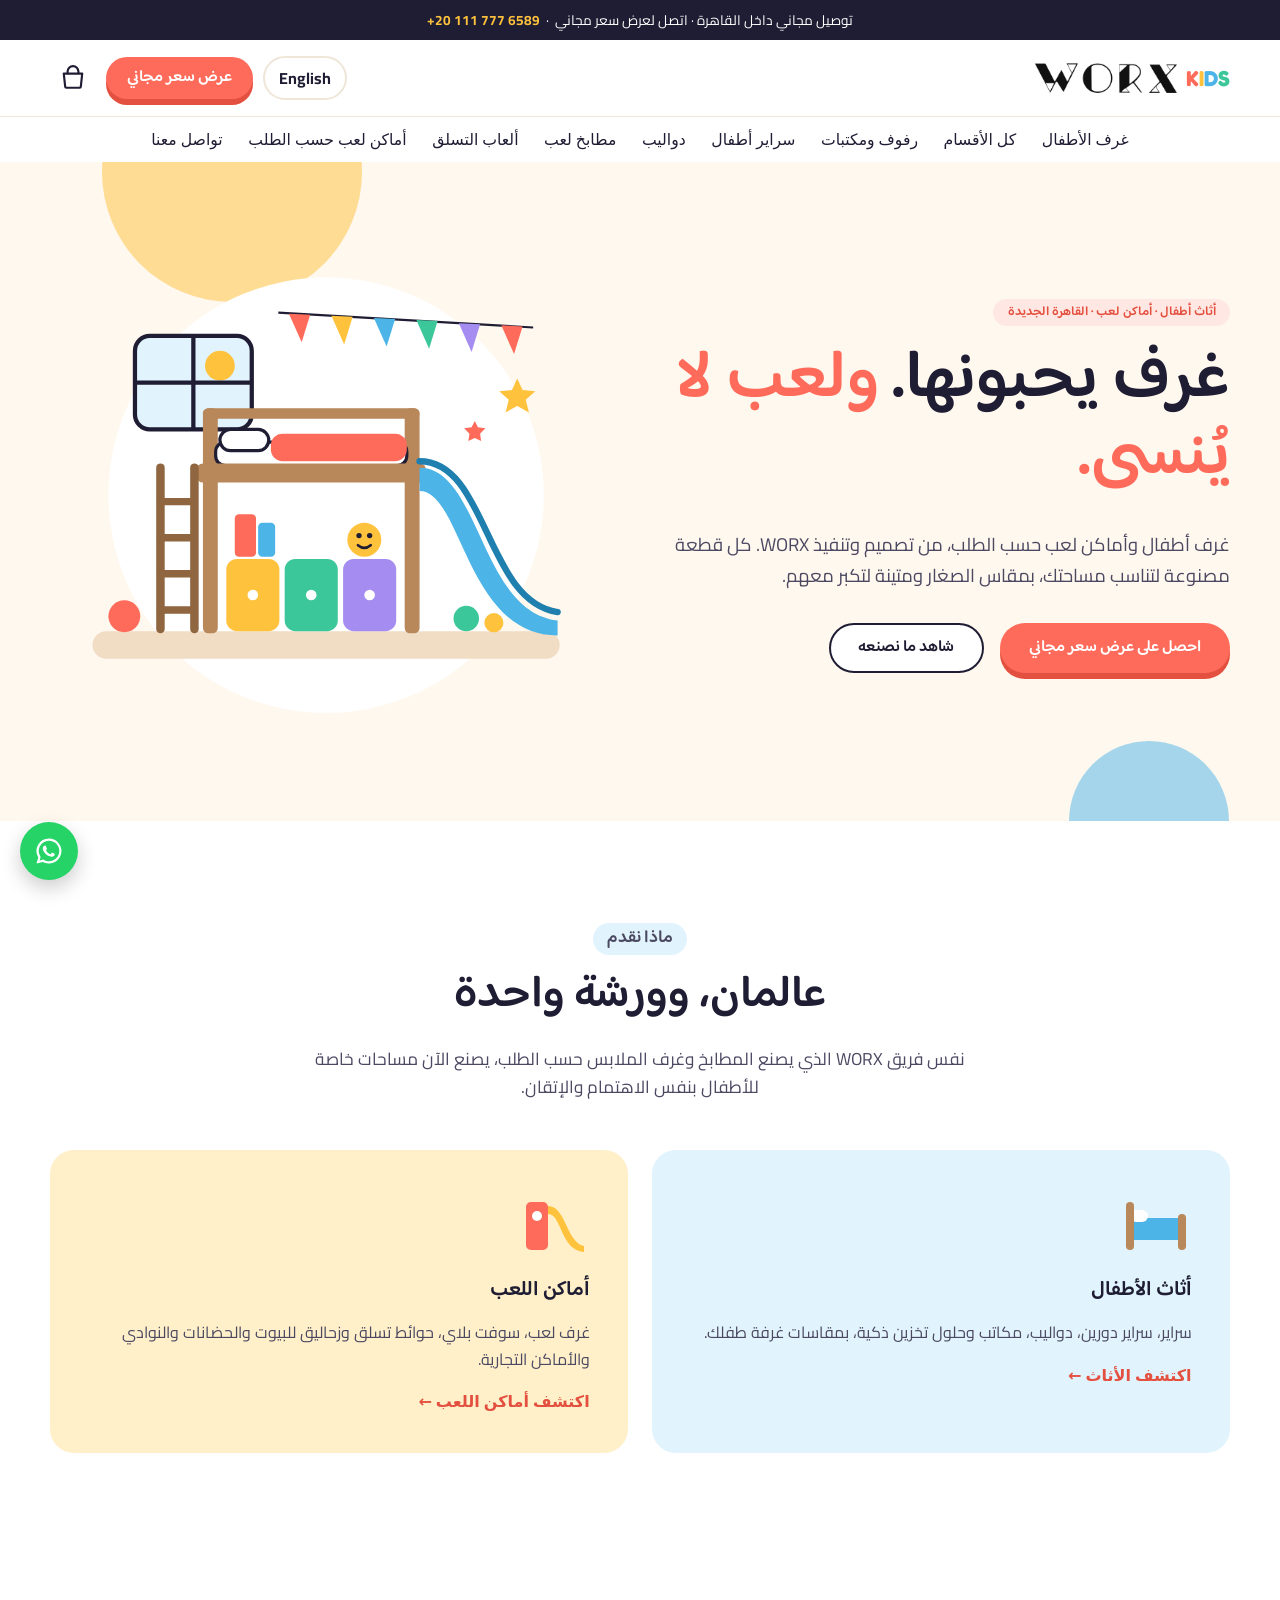
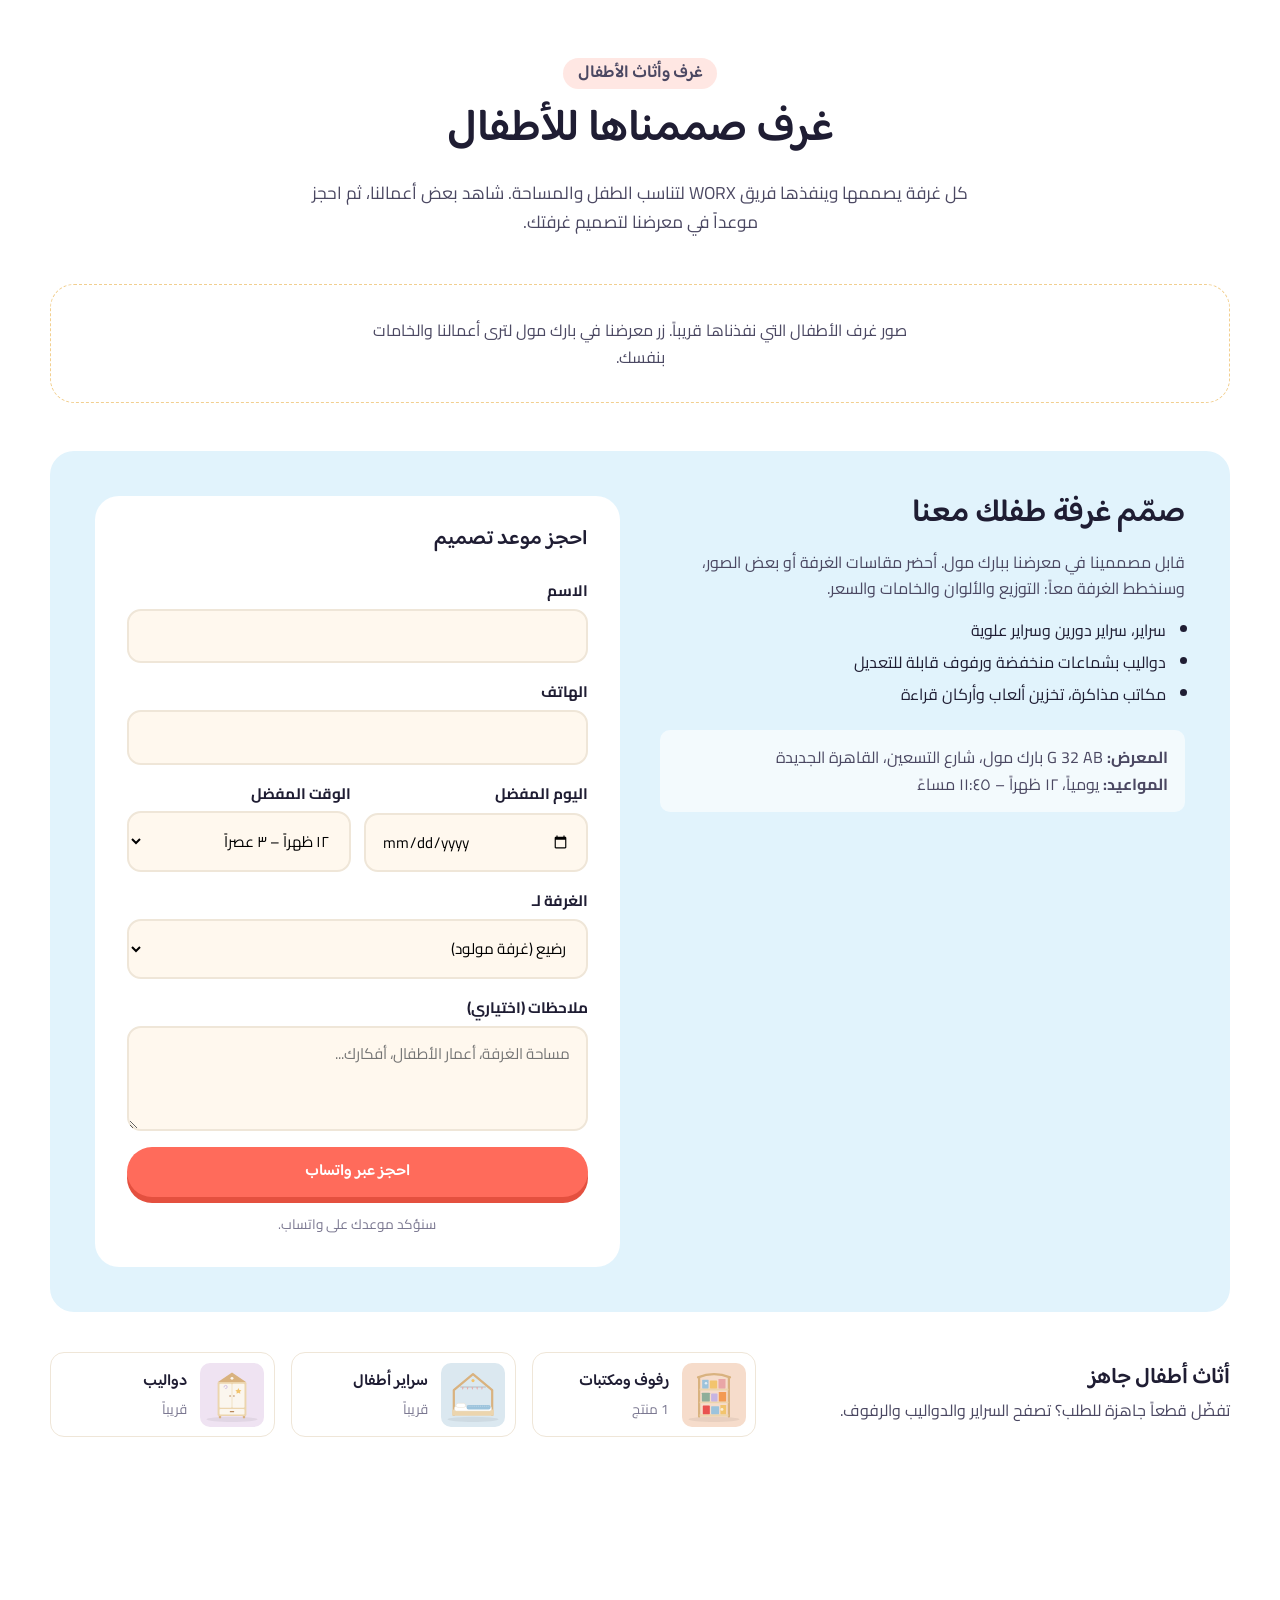
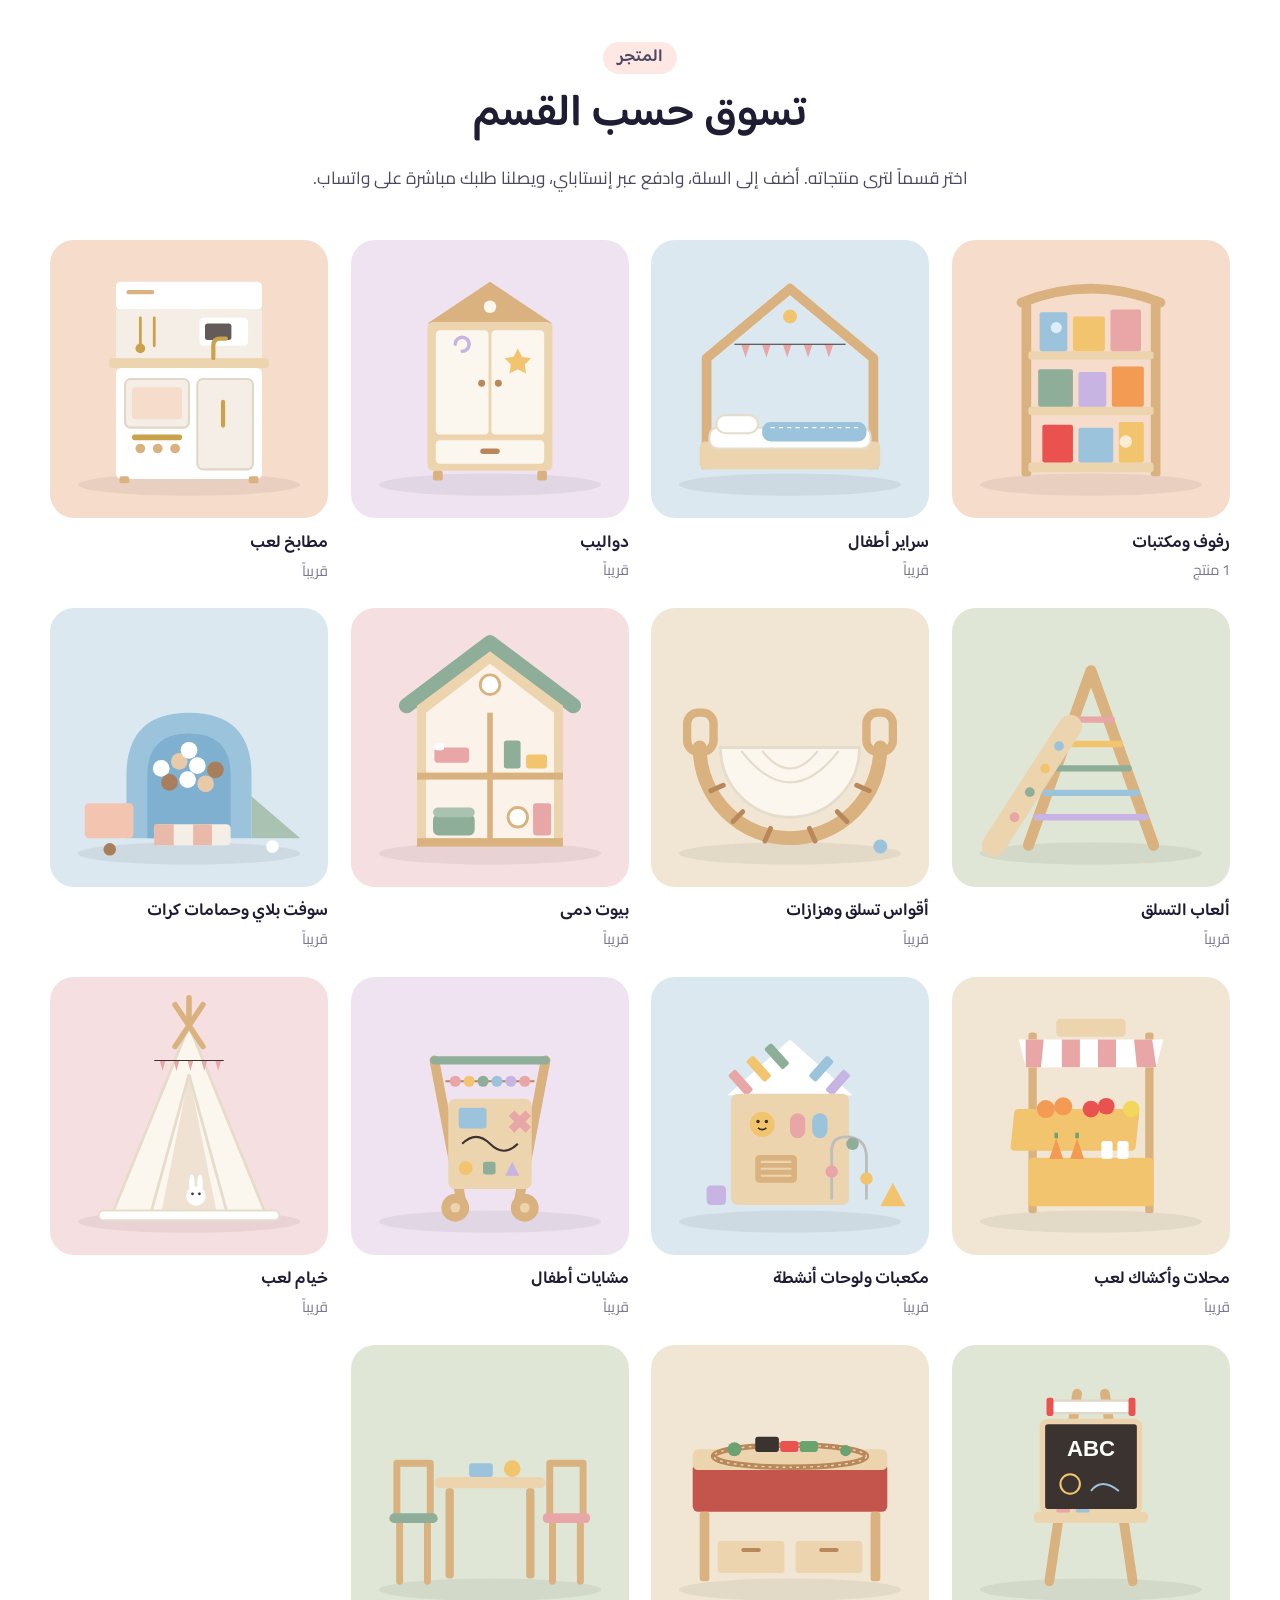
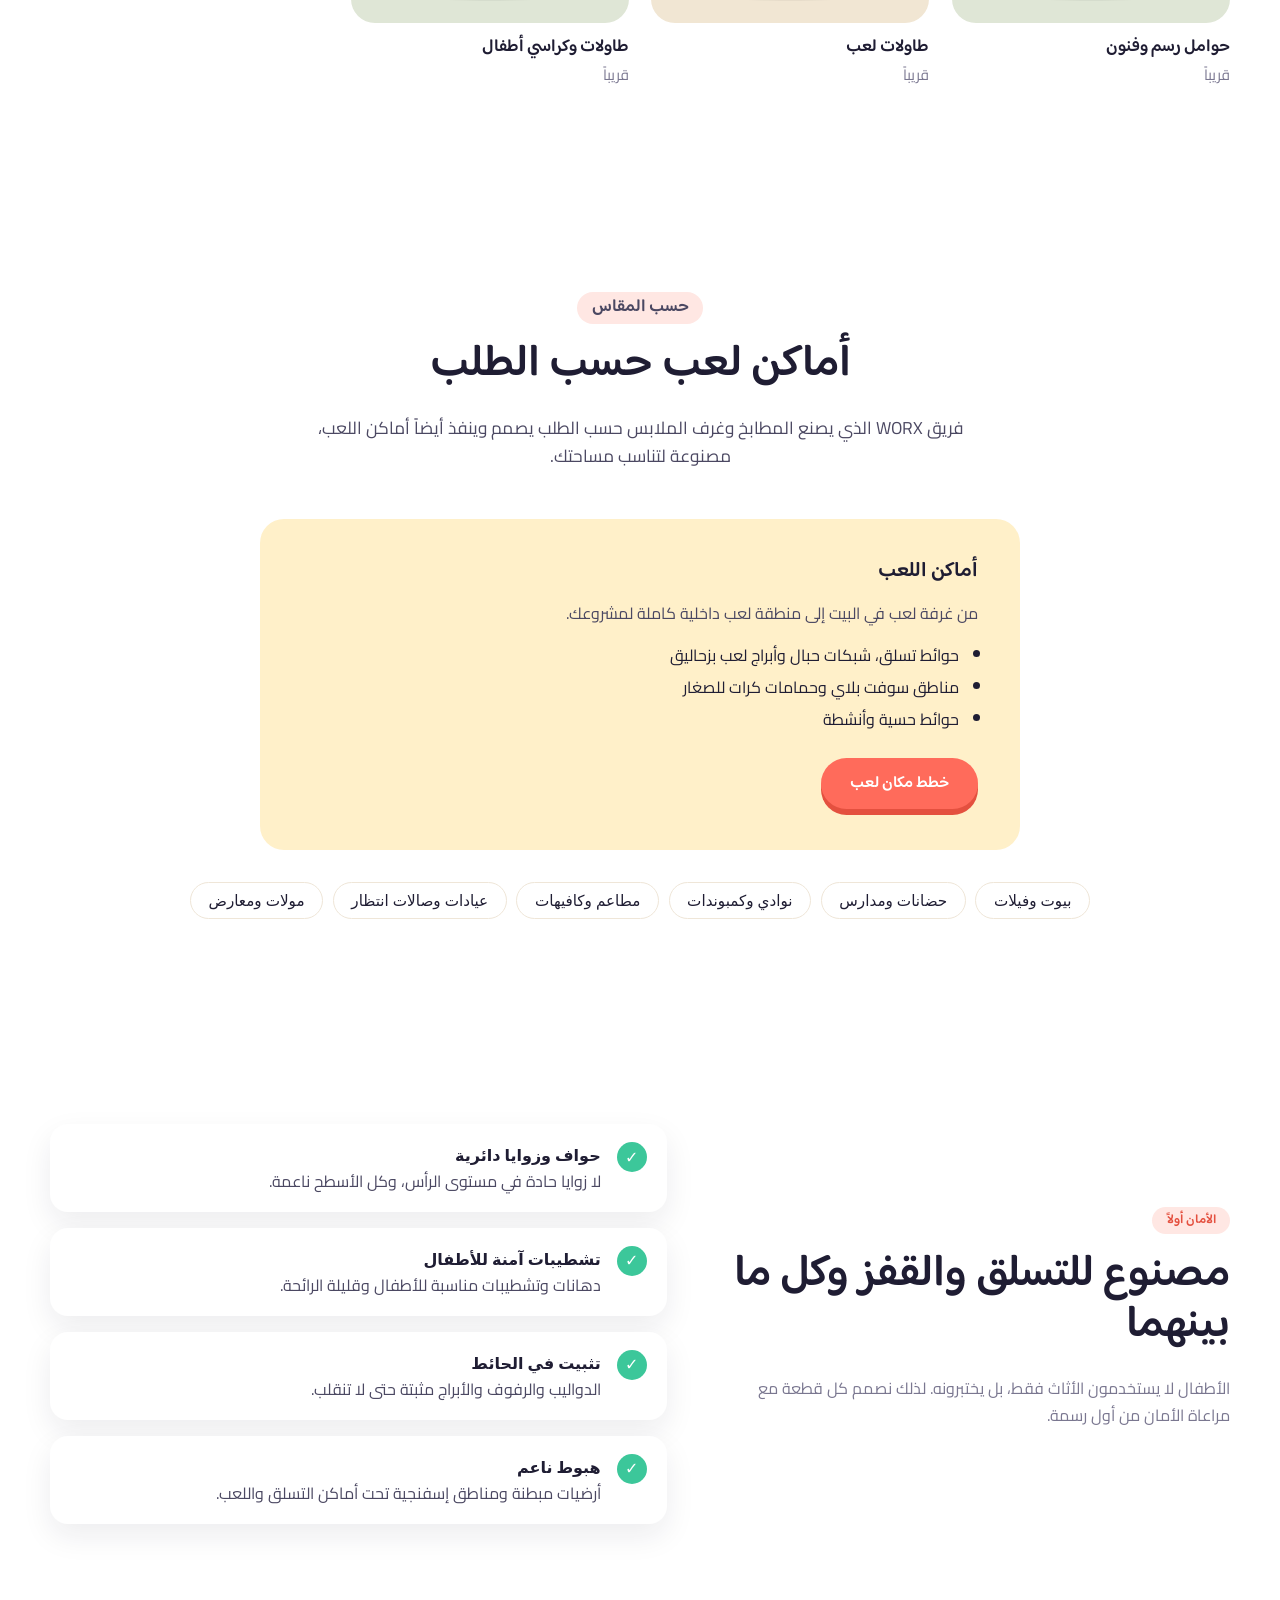
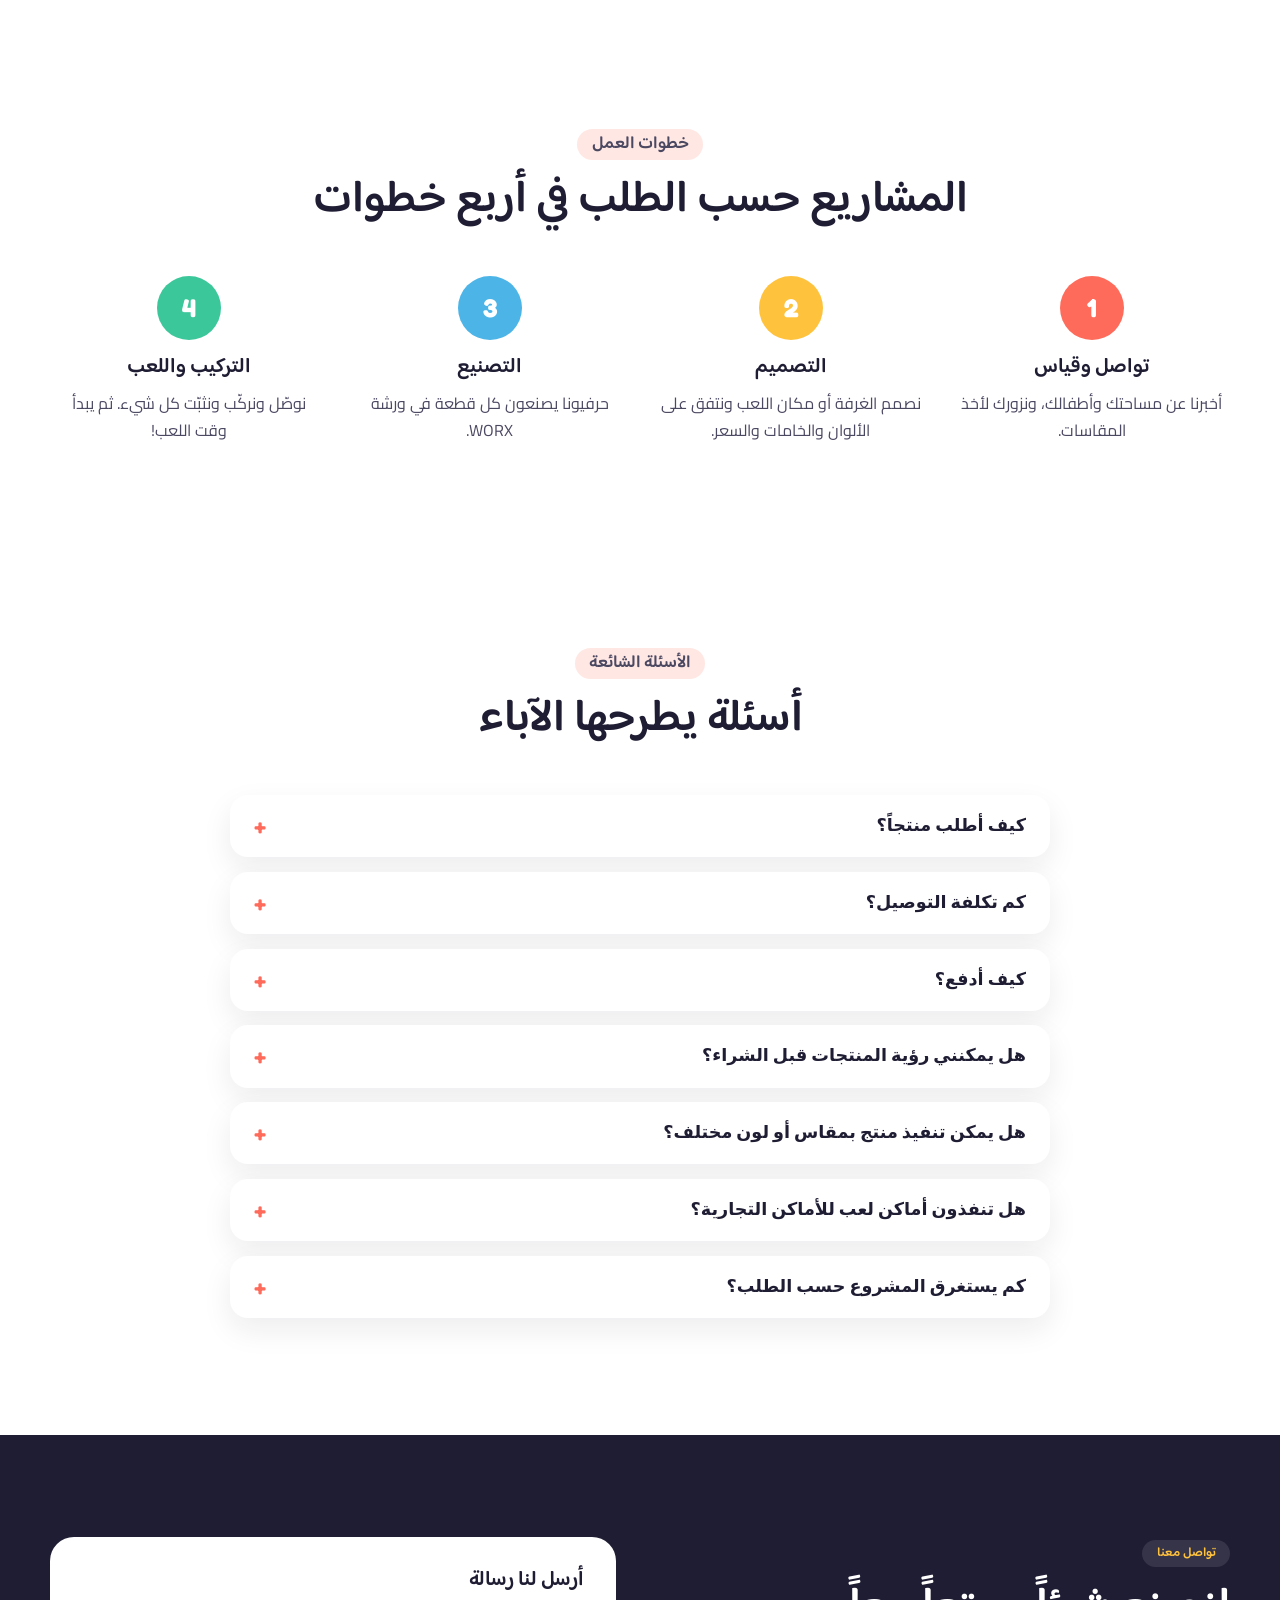
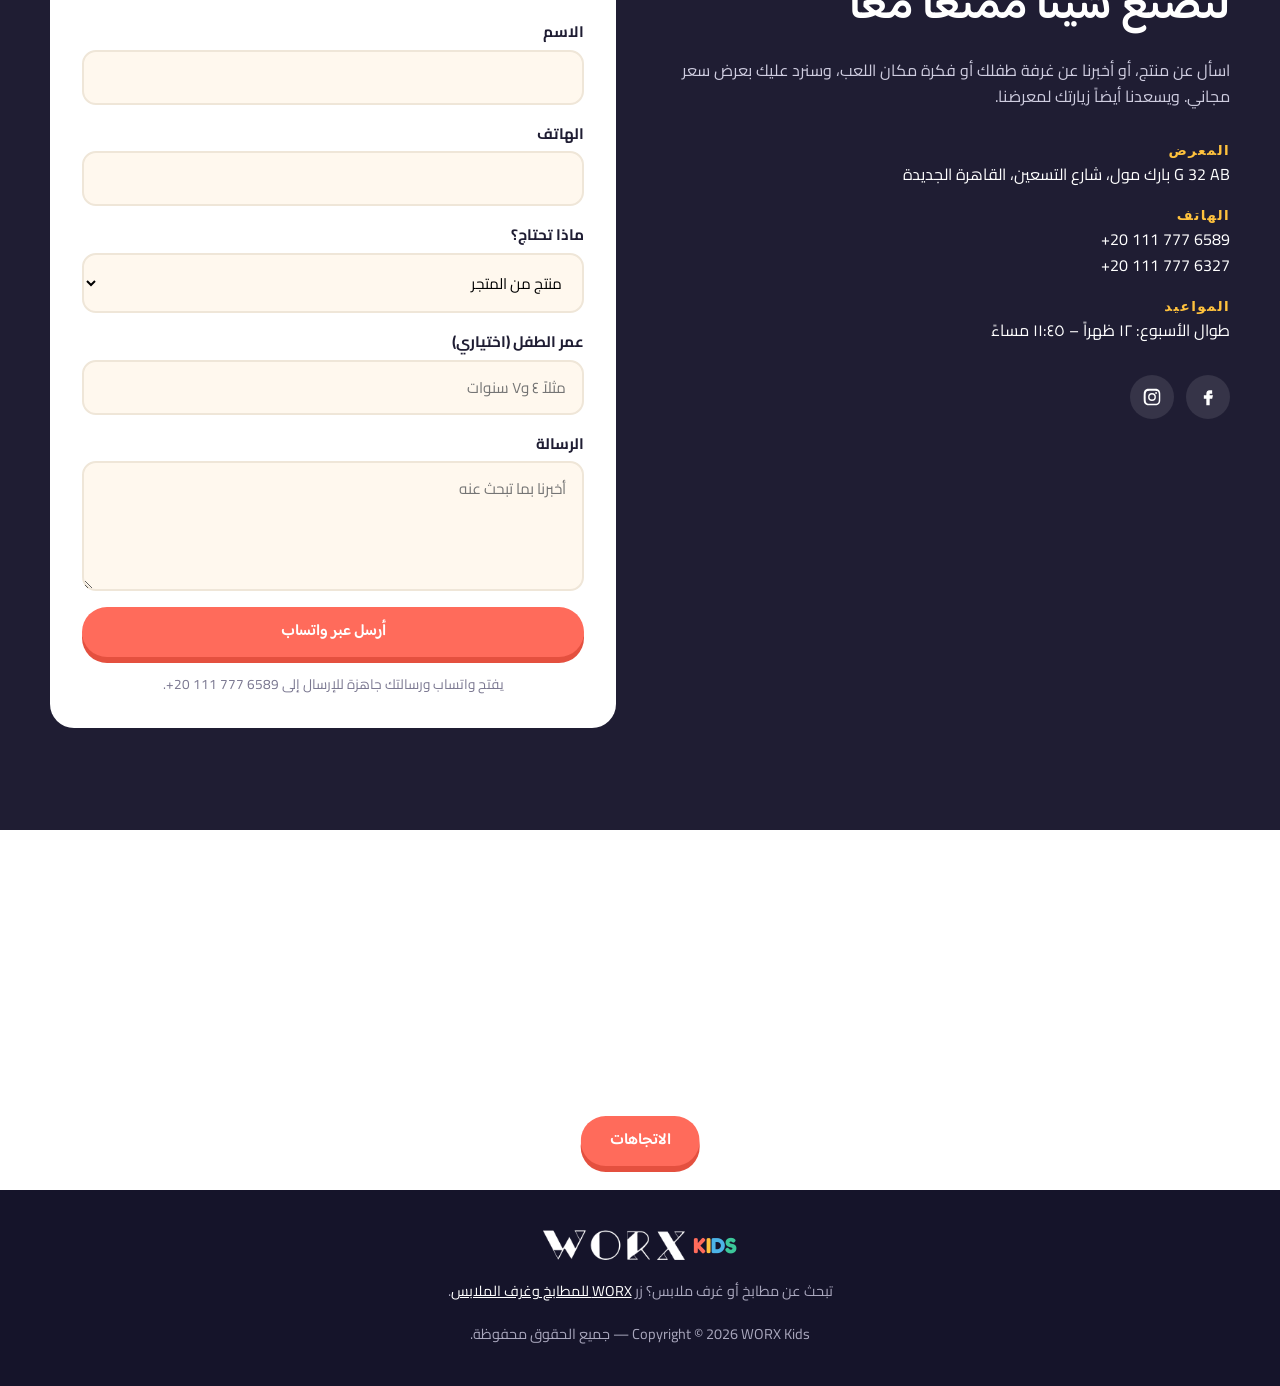
==== commit 4cdf260a: "Bring back the first design: logo, hero and playful style Restores the WORX wordmark with colourful " ====
--- a/ar.html
+++ b/ar.html
@@ -8,39 +8,37 @@
   <meta property="og:title" content="WORX Kids | ألعاب خشبية وأثاث وأماكن لعب للأطفال">
   <meta property="og:description" content="ألعاب تسلق، مطابخ لعب، بيوت دمى، أثاث أطفال وأماكن لعب حسب الطلب من WORX.">
   <meta property="og:type" content="website">
-  <meta name="theme-color" content="#f8f6f1">
-  <link rel="icon" href="assets/img/favicon.png">
-  <link rel="apple-touch-icon" href="assets/img/favicon.png">
+  <meta name="theme-color" content="#ff6b5b">
+  <link rel="icon" href="assets/img/favicon.svg" type="image/svg+xml">
   <link rel="alternate" hreflang="en" href="index.html">
   <link rel="alternate" hreflang="ar" href="ar.html">
   <link rel="preconnect" href="https://fonts.googleapis.com">
   <link rel="preconnect" href="https://fonts.gstatic.com" crossorigin>
-  <link href="https://fonts.googleapis.com/css2?family=Poppins:wght@400;500;600;700&family=Nunito:wght@400;600;700;800&family=Cairo:wght@400;600;700&display=swap" rel="stylesheet">
+  <link href="https://fonts.googleapis.com/css2?family=Fredoka:wght@500;600;700&family=Nunito:wght@400;600;700;800&family=Baloo+Bhaijaan+2:wght@500;600;700&family=Cairo:wght@400;600;700&display=swap" rel="stylesheet">
   <link rel="stylesheet" href="styles.css">
 </head>
 <body>
   <div class="topbar">
-    <a href="tel:+201117776589"><span class="topbar__label">توصيل مجاني داخل القاهرة · عرض سعر مجاني لغرف الأطفال وأماكن اللعب</span><span class="topbar__short">توصيل مجاني داخل القاهرة</span> · <span dir="ltr">+20 111 777 6589</span></a>
+    <a href="tel:+201117776589"><span class="topbar__label">توصيل مجاني داخل القاهرة · اتصل لعرض سعر مجاني</span><span class="topbar__short">عرض سعر مجاني</span> &nbsp;·&nbsp; <strong dir="ltr">+20 111 777 6589</strong></a>
   </div>
 
   <header class="header">
     <div class="container header__inner">
-      <div class="header__brand">
-        <a href="#top" class="logo" aria-label="WORX Kids — الرئيسية">
-          <img src="assets/img/logo.png" alt="WORX Kids" width="600" height="190">
-        </a>
-        <p class="tagline">أثاث وأماكن لعب من ورشة <strong>WORX</strong></p>
-      </div>
+      <a href="#top" class="logo" aria-label="WORX Kids — الرئيسية">
+        <img src="assets/img/worx.png" alt="WORX" width="388" height="82">
+        <span class="logo__kids" aria-hidden="true"><span>K</span><span>I</span><span>D</span><span>S</span></span>
+      </a>
       <div class="header__tools">
         <a href="index.html" class="lang-switch" lang="en" hreflang="en">English</a>
-        <a href="#contact" class="btn btn--orange header__cta">عرض سعر مجاني</a>
+        <a href="#contact" class="btn btn--coral header__cta">عرض سعر مجاني</a>
         <button class="cart-btn" id="cartOpen" aria-label="فتح السلة">
           <svg viewBox="0 0 24 24" aria-hidden="true"><path d="M6 7V6a6 6 0 0 1 12 0v1h2.5a1 1 0 0 1 1 1.1l-1.3 12A2 2 0 0 1 18.2 22H5.8a2 2 0 0 1-2-1.9L2.5 8.1A1 1 0 0 1 3.5 7zm2 0h8V6a4 4 0 0 0-8 0zm-3.4 2 1.2 11h12.4l1.2-11z"/></svg>
           <span class="cart-btn__count" id="cartCount" hidden>0</span>
         </button>
+        <button class="nav-toggle" id="navToggle" aria-label="فتح القائمة" aria-expanded="false" aria-controls="catsNav"><span></span><span></span><span></span></button>
       </div>
     </div>
-    <nav class="cats" aria-label="أقسام المتجر">
+    <nav class="cats" id="catsNav" aria-label="أقسام المتجر">
       <ul id="catsMenu">
         <li><a href="#rooms">غرف الأطفال</a></li>
         <li><a href="#shop" data-nav="home">كل الأقسام</a></li>
@@ -53,26 +51,78 @@
   <main id="top">
     <!-- HERO -->
     <section class="hero">
+      <div class="hero__blob hero__blob--1"></div>
+      <div class="hero__blob hero__blob--2"></div>
       <div class="container hero__inner">
         <div>
-          <p class="eyebrow">WORX Kids · القاهرة الجديدة</p>
-          <h1>مصنوعة للعب، <em>ومتينة لتدوم.</em></h1>
-          <p class="lead">ألعاب تسلق خشبية، مطابخ لعب، بيوت دمى وأثاث أطفال، بالإضافة إلى غرف أطفال وأماكن لعب حسب الطلب مصممة لمساحتك.</p>
+          <p class="eyebrow">أثاث أطفال · أماكن لعب · القاهرة الجديدة</p>
+          <h1>غرف يحبونها. <em>ولعب لا يُنسى.</em></h1>
+          <p class="lead">غرف أطفال وأماكن لعب حسب الطلب، من تصميم وتنفيذ WORX. كل قطعة مصنوعة لتناسب مساحتك، بمقاس الصغار ومتينة لتكبر معهم.</p>
           <div class="hero__actions">
-            <a href="#shop" class="btn btn--orange">تسوق المنتجات</a>
-            <a href="#rooms" class="btn btn--outline">صمّم غرفة طفلك</a>
-          </div>
-          <ul class="hero__points">
-            <li>توصيل مجاني داخل القاهرة</li>
-            <li>ادفع عبر إنستاباي</li>
-            <li>معرض في بارك مول</li>
-            <li>عرض سعر مجاني للأعمال حسب الطلب</li>
-          </ul>
-        </div>
-        <div class="hero__collage">
-          <img src="assets/img/products/climbing-triangle.svg" alt="مثلث تسلق خشبي مع منحدر" width="400" height="400">
-          <img src="assets/img/products/play-kitchen.svg" alt="مطبخ لعب خشبي" width="400" height="400">
-          <img src="assets/img/products/dollhouse.svg" alt="بيت دمى خشبي" width="400" height="400">
+            <a href="#contact" class="btn btn--coral">احصل على عرض سعر مجاني</a>
+            <a href="#worlds" class="btn btn--outline">شاهد ما نصنعه</a>
+          </div>
+        </div>
+        <svg class="hero__art" viewBox="0 0 520 440" role="img" aria-label="رسم لسرير أطفال علوي بزحليقة وصناديق تخزين وكرات">
+          <circle cx="260" cy="230" r="205" fill="#fff"/>
+          <path d="M215 58 L455 72" stroke="#1f1d33" stroke-width="2"/>
+          <path d="M225 59 l20 1 -8 26z" fill="#ff6b5b"/><path d="M265 61 l20 1 -8 26z" fill="#ffc23d"/><path d="M305 63 l20 1 -8 26z" fill="#4cb4e7"/><path d="M345 65 l20 1 -8 26z" fill="#3cc79a"/><path d="M385 68 l20 1 -8 26z" fill="#a48cf0"/><path d="M425 70 l20 1 -8 26z" fill="#ff6b5b"/>
+          <rect x="80" y="80" width="110" height="88" rx="14" fill="#e1f3fc" stroke="#1f1d33" stroke-width="4"/>
+          <circle cx="160" cy="108" r="14" fill="#ffc23d"/>
+          <path d="M135 80v88M80 124h110" stroke="#1f1d33" stroke-width="4"/>
+          <path d="M440 120l5 11 12 1-9 8 3 12-11-6-11 6 3-12-9-8 12-1z" fill="#ffc23d"/>
+          <path d="M400 160l3 6 7 1-5 5 1 7-6-3-6 3 1-7-5-5 7-1z" fill="#ff6b5b"/>
+          <rect x="40" y="358" width="440" height="26" rx="13" fill="#f1dcc4"/>
+          <!-- loft bed -->
+          <rect x="144" y="148" width="14" height="212" rx="5" fill="#b8875a"/>
+          <rect x="334" y="148" width="14" height="212" rx="5" fill="#b8875a"/>
+          <rect x="144" y="148" width="204" height="10" rx="5" fill="#b8875a"/>
+          <rect x="156" y="180" width="180" height="22" rx="9" fill="#fff" stroke="#1f1d33" stroke-width="3"/>
+          <rect x="160" y="168" width="46" height="20" rx="10" fill="#fff" stroke="#1f1d33" stroke-width="3"/>
+          <rect x="208" y="172" width="128" height="26" rx="11" fill="#ff6b5b"/>
+          <rect x="138" y="200" width="216" height="18" rx="6" fill="#b8875a"/>
+          <!-- ladder -->
+          <rect x="100" y="200" width="8" height="160" rx="4" fill="#8f6640"/>
+          <rect x="132" y="200" width="8" height="160" rx="4" fill="#8f6640"/>
+          <path d="M104 236h32M104 270h32M104 304h32M104 338h32" stroke="#8f6640" stroke-width="7" stroke-linecap="round"/>
+          <!-- slide -->
+          <path d="M348 204 C 405 204, 405 340, 478 348 L 478 362 C 392 362, 388 226, 348 226 Z" fill="#4cb4e7"/>
+          <path d="M348 198 C 412 198, 410 330, 478 340" stroke="#1f7fae" stroke-width="6" fill="none" stroke-linecap="round"/>
+          <!-- storage cubes -->
+          <rect x="166" y="290" width="50" height="68" rx="10" fill="#ffc23d"/>
+          <rect x="221" y="290" width="50" height="68" rx="10" fill="#3cc79a"/>
+          <rect x="276" y="290" width="50" height="68" rx="10" fill="#a48cf0"/>
+          <circle cx="191" cy="324" r="5" fill="#fff"/><circle cx="246" cy="324" r="5" fill="#fff"/><circle cx="301" cy="324" r="5" fill="#fff"/>
+          <rect x="174" y="248" width="20" height="40" rx="4" fill="#ff6b5b"/><rect x="196" y="256" width="16" height="32" rx="4" fill="#4cb4e7"/><circle cx="296" cy="272" r="16" fill="#ffc23d"/><circle cx="291" cy="268" r="2.5" fill="#1f1d33"/><circle cx="301" cy="268" r="2.5" fill="#1f1d33"/><path d="M290 277q6 5 12 0" stroke="#1f1d33" stroke-width="2.5" fill="none" stroke-linecap="round"/>
+          <!-- balls -->
+          <circle cx="70" cy="344" r="15" fill="#ff6b5b"/>
+          <circle cx="392" cy="346" r="12" fill="#3cc79a"/>
+          <circle cx="418" cy="350" r="9" fill="#ffc23d"/>
+        </svg>
+      </div>
+    </section>
+
+    <!-- TWO WORLDS -->
+    <section class="section" id="worlds">
+      <div class="container">
+        <div class="section__head">
+          <p class="eyebrow eyebrow--sky">ماذا نقدم</p>
+          <h2>عالمان، وورشة واحدة</h2>
+          <p>نفس فريق WORX الذي يصنع المطابخ وغرف الملابس حسب الطلب، يصنع الآن مساحات خاصة للأطفال بنفس الاهتمام والإتقان.</p>
+        </div>
+        <div class="worlds">
+          <a href="#rooms" class="world world--furniture">
+            <svg class="world__icon" viewBox="0 0 72 72" aria-hidden="true"><rect x="6" y="30" width="60" height="22" rx="8" fill="#4cb4e7"/><rect x="10" y="22" width="18" height="12" rx="6" fill="#fff"/><rect x="6" y="14" width="8" height="48" rx="4" fill="#b8875a"/><rect x="58" y="26" width="8" height="36" rx="4" fill="#b8875a"/></svg>
+            <h3>أثاث الأطفال</h3>
+            <p>سراير، سراير دورين، دواليب، مكاتب وحلول تخزين ذكية، بمقاسات غرفة طفلك.</p>
+            <span class="world__more">اكتشف الأثاث ←</span>
+          </a>
+          <a href="#custom" class="world world--play">
+            <svg class="world__icon" viewBox="0 0 72 72" aria-hidden="true"><rect x="8" y="14" width="22" height="48" rx="5" fill="#ff6b5b"/><path d="M30 18c18 0 18 36 36 40v6c-24-2-22-38-36-38z" fill="#ffc23d"/><circle cx="19" cy="28" r="5" fill="#fff"/></svg>
+            <h3>أماكن اللعب</h3>
+            <p>غرف لعب، سوفت بلاي، حوائط تسلق وزحاليق للبيوت والحضانات والنوادي والأماكن التجارية.</p>
+            <span class="world__more">اكتشف أماكن اللعب ←</span>
+          </a>
         </div>
       </div>
     </section>
@@ -125,7 +175,7 @@
               </select>
             </label>
             <label>ملاحظات (اختياري)<textarea name="notes" rows="3" placeholder="مساحة الغرفة، أعمار الأطفال، أفكارك..."></textarea></label>
-            <button type="submit" class="btn btn--orange btn--block">احجز عبر واتساب</button>
+            <button type="submit" class="btn btn--coral btn--block">احجز عبر واتساب</button>
             <p class="form__note">سنؤكد موعدك على واتساب.</p>
           </form>
         </div>
@@ -164,7 +214,7 @@
           <div class="products" id="products"></div>
           <div class="sec-empty" id="secEmpty" hidden>
             <p>منتجات جديدة قادمة إلى هذا القسم قريباً. أخبرنا بما تبحث عنه وسنساعدك في إيجاده.</p>
-            <a class="btn btn--orange" id="secAsk" target="_blank" rel="noopener">اسأل عبر واتساب</a>
+            <a class="btn btn--coral" id="secAsk" target="_blank" rel="noopener">اسأل عبر واتساب</a>
           </div>
         </div>
       </div>
@@ -187,7 +237,7 @@
               <li>مناطق سوفت بلاي وحمامات كرات للصغار</li>
               <li>حوائط حسية وأنشطة</li>
             </ul>
-            <a href="#contact" class="btn btn--orange">خطط مكان لعب</a>
+            <a href="#contact" class="btn btn--coral">خطط مكان لعب</a>
           </div>
         </div>
         <ul class="places" aria-label="أين ننفذ أماكن اللعب">
@@ -286,7 +336,7 @@
           </label>
           <label>عمر الطفل (اختياري)<input name="age" placeholder="مثلاً ٤ و٧ سنوات"></label>
           <label>الرسالة<textarea name="message" rows="4" placeholder="أخبرنا بما تبحث عنه"></textarea></label>
-          <button type="submit" class="btn btn--orange btn--block">أرسل عبر واتساب</button>
+          <button type="submit" class="btn btn--coral btn--block">أرسل عبر واتساب</button>
           <p class="form__note">يفتح واتساب ورسالتك جاهزة للإرسال إلى <span dir="ltr">+20 111 777 6589</span>.</p>
         </form>
       </div>
@@ -295,14 +345,15 @@
     <div class="map">
       <iframe title="موقع معرض WORX — بارك مول، القاهرة الجديدة" loading="lazy" referrerpolicy="no-referrer-when-downgrade"
         src="https://www.google.com/maps?q=Park+Mall,+90th+Street,+New+Cairo&output=embed"></iframe>
-      <a class="btn btn--orange map__btn" target="_blank" rel="noopener" href="https://www.google.com/maps/dir/?api=1&destination=Park+Mall,+90th+Street,+New+Cairo">الاتجاهات</a>
+      <a class="btn btn--coral map__btn" target="_blank" rel="noopener" href="https://www.google.com/maps/dir/?api=1&destination=Park+Mall,+90th+Street,+New+Cairo">الاتجاهات</a>
     </div>
   </main>
 
   <footer class="footer">
     <div class="container footer__inner">
       <a href="#top" class="logo" aria-label="WORX Kids — العودة للأعلى">
-        <img src="assets/img/logo-white.png" alt="WORX Kids" width="600" height="190">
+        <img src="assets/img/worx-white.png" alt="WORX" width="388" height="82">
+        <span class="logo__kids" aria-hidden="true"><span>K</span><span>I</span><span>D</span><span>S</span></span>
       </a>
       <p>تبحث عن مطابخ أو غرف ملابس؟ زر <a href="https://worxegypt.com/ar.html">WORX للمطابخ وغرف الملابس</a>.</p>
       <p>Copyright © <span id="year">2026</span> WORX Kids — جميع الحقوق محفوظة.</p>
@@ -353,7 +404,7 @@
             <p data-pay="now"><strong>٢.</strong> اضغط "أرسل الطلب" وأرفق صورة التحويل في واتساب.</p>
             <p data-pay="later"><strong>٣.</strong> أرسل لنا صورة التحويل على واتساب.</p>
           </div>
-          <button type="submit" class="btn btn--orange btn--block">أرسل الطلب عبر واتساب</button>
+          <button type="submit" class="btn btn--coral btn--block">أرسل الطلب عبر واتساب</button>
         </form>
 
         <div class="done" id="orderDone" hidden>
@@ -371,7 +422,7 @@
           <div><dt>التوصيل</dt><dd id="delivery"></dd></div>
           <div class="totals__total"><dt>الإجمالي</dt><dd class="js-total"></dd></div>
         </dl>
-        <button class="btn btn--orange btn--block" id="toCheckout">إتمام الطلب</button>
+        <button class="btn btn--coral btn--block" id="toCheckout">إتمام الطلب</button>
       </div>
     </aside>
   </div>
--- a/styles.css
+++ b/styles.css
@@ -1,100 +1,148 @@
 :root {
-  --ink: #2b2523;
-  --ink-soft: #5c524d;
-  --muted: #8b817a;
+  --ink: #1f1d33;
+  --ink-soft: #4b4862;
+  --muted: #7a7790;
   --paper: #fff;
-  --cream: #f8f6f1;
-  --sand: #d8c08f;
-  --orange: #f26b2e;
-  --orange-dark: #d9561d;
-  --sky: #dbe8f0;
-  --peach: #f6dccb;
-  --line: #ebe5da;
-  --radius: 18px;
-  --head: "Poppins", system-ui, sans-serif;
+  --cream: #fff8ee;
+  --coral: #ff6b5b;
+  --coral-dark: #e4503f;
+  --sun: #ffc23d;
+  --sky: #4cb4e7;
+  --mint: #3cc79a;
+  --lilac: #a48cf0;
+  --wood: #b8875a;
+  --line: #efe6d8;
+  --radius: 24px;
+  --shadow: 0 12px 30px rgba(31, 29, 51, .08);
+  --round: "Fredoka", "Nunito", system-ui, sans-serif;
+  --orange: var(--coral);
+  --orange-dark: var(--coral-dark);
+  --sand: #f2cf8f;
+  --head: var(--round);
   --sans: "Nunito", system-ui, -apple-system, "Segoe UI", sans-serif;
 }
 
 *, *::before, *::after { box-sizing: border-box; }
 [hidden] { display: none !important; }
 html { scroll-behavior: smooth; scroll-padding-top: 140px; }
-body { margin: 0; font-family: var(--sans); color: var(--ink); background: var(--cream); line-height: 1.65; -webkit-font-smoothing: antialiased; }
-img { max-width: 100%; display: block; }
+body { margin: 0; font-family: var(--sans); color: var(--ink); background: var(--paper); line-height: 1.65; -webkit-font-smoothing: antialiased; }
+img, svg { max-width: 100%; display: block; }
 a { color: inherit; }
-h1, h2, h3 { font-family: var(--head); font-weight: 500; line-height: 1.2; margin: 0 0 .5em; }
-h1 { font-size: clamp(2.3rem, 5.5vw, 3.8rem); letter-spacing: -.01em; }
-h2 { font-size: clamp(1.8rem, 4vw, 2.6rem); }
-h3 { font-size: 1.15rem; }
+h1, h2, h3 { font-family: var(--round); font-weight: 600; line-height: 1.15; margin: 0 0 .5em; }
+h1 { font-size: clamp(2.4rem, 6vw, 4.2rem); }
+h2 { font-size: clamp(1.9rem, 4vw, 2.8rem); }
+h3 { font-size: 1.3rem; }
 [lang="ar"] body { font-family: "Cairo", var(--sans); }
-[lang="ar"] h1, [lang="ar"] h2, [lang="ar"] h3, [lang="ar"] .btn, [lang="ar"] .cats a, [lang="ar"] .eyebrow, [lang="ar"] .price, [lang="ar"] .product__cat, [lang="ar"] .topbar { font-family: "Cairo", var(--head); letter-spacing: 0; }
-[lang="ar"] h1, [lang="ar"] h2 { font-weight: 700; }
-
-.container { width: min(1240px, 100% - 32px); margin-inline: auto; }
+[lang="ar"] h1, [lang="ar"] h2, [lang="ar"] h3, [lang="ar"] .btn, [lang="ar"] .eyebrow { font-family: "Baloo Bhaijaan 2", "Cairo", sans-serif; letter-spacing: 0; }
+
+.container { width: min(1180px, 100% - 32px); margin-inline: auto; }
 .container--narrow { width: min(820px, 100% - 32px); }
 .muted { color: var(--muted); }
 
-.eyebrow { font: 600 .78rem/1 var(--head); letter-spacing: .16em; text-transform: uppercase; color: var(--orange); margin: 0 0 1rem; }
+.eyebrow { display: inline-block; font: 600 .8rem/1 var(--round); letter-spacing: .12em; text-transform: uppercase; color: var(--coral-dark); background: #ffe7e3; padding: .45rem .9rem; border-radius: 999px; margin: 0 0 1rem; }
+.eyebrow--sky { color: #1f7fae; background: #e1f3fc; }
+.eyebrow--mint { color: #1f8a68; background: #ddf6ec; }
 
 /* Buttons */
-.btn { display: inline-flex; align-items: center; justify-content: center; gap: .5rem; padding: .95rem 1.6rem; border-radius: 6px; font: 500 .95rem/1 var(--head); text-decoration: none; border: 1.5px solid transparent; cursor: pointer; transition: background .2s, color .2s, border-color .2s; }
-.btn--orange { background: var(--orange); color: #fff; }
-.btn--orange:hover { background: var(--orange-dark); }
-.btn--outline { border-color: var(--ink); color: var(--ink); background: transparent; }
+.btn { display: inline-flex; align-items: center; justify-content: center; gap: .5rem; padding: .95rem 1.7rem; border-radius: 999px; font: 600 1rem/1 var(--round); text-decoration: none; border: 2px solid transparent; cursor: pointer; transition: transform .2s, background .2s, color .2s, box-shadow .2s; }
+.btn:hover { transform: translateY(-3px) rotate(-1deg); }
+.btn--coral { background: var(--coral); color: #fff; box-shadow: 0 6px 0 var(--coral-dark); }
+.btn--coral:hover { box-shadow: 0 9px 0 var(--coral-dark); }
+.btn--outline { border-color: var(--ink); color: var(--ink); background: #fff; }
 .btn--outline:hover { background: var(--ink); color: #fff; }
-.btn--soft { background: #efebe4; color: var(--ink); padding: .85rem 1.2rem; }
+.btn--soft { background: #f3eee6; color: var(--ink); }
 .btn--soft:hover { background: var(--ink); color: #fff; }
 .btn--block { width: 100%; }
 
 /* Top bar & header */
-.topbar { background: var(--sand); color: #fff; text-align: center; font: 500 .95rem var(--head); padding: .6rem 1rem; }
+.topbar { background: var(--ink); color: #fff; text-align: center; font-size: .85rem; padding: .55rem 1rem; }
 .topbar a { text-decoration: none; }
+.topbar strong { color: var(--sun); }
 .topbar__short { display: none; }
-@media (max-width: 520px) { .topbar__label { display: none; } .topbar__short { display: inline; } }
-
-.header { position: sticky; top: 0; z-index: 50; background: var(--cream); transition: box-shadow .2s; }
+@media (max-width: 480px) { .topbar__label { display: none; } .topbar__short { display: inline; } }
+
+.header { position: sticky; top: 0; z-index: 50; background: rgba(255,255,255,.92); backdrop-filter: blur(10px); transition: box-shadow .2s; }
 .header.is-scrolled { box-shadow: 0 4px 20px rgba(0,0,0,.06); }
-.header__inner { display: flex; align-items: center; justify-content: space-between; gap: 1.5rem; height: 82px; }
-.header__brand { display: flex; align-items: center; gap: 1.5rem; }
-.tagline { margin: 0; font: 400 .95rem var(--head); color: var(--ink-soft); }
-.tagline strong { font-weight: 600; color: var(--ink); }
-@media (max-width: 900px) { .tagline { display: none; } }
-
-.logo { direction: ltr; display: flex; align-items: center; gap: .5rem; text-decoration: none; }
-.logo img { height: 52px; width: auto; }
-.footer .logo img { height: 64px; }
+.header__inner { display: flex; align-items: center; justify-content: space-between; height: 76px; }
+
+.logo { direction: ltr; display: flex; align-items: center; gap: .55rem; text-decoration: none; }
+.logo img { height: 30px; width: auto; }
+.logo__kids { font: 700 1.35rem/1 var(--round); display: flex; transform: translateY(1px); }
+.logo__kids span:nth-child(1) { color: var(--coral); }
+.logo__kids span:nth-child(2) { color: var(--sun); }
+.logo__kids span:nth-child(3) { color: var(--sky); }
+.logo__kids span:nth-child(4) { color: var(--mint); }
+.logo--light .logo__kids { filter: brightness(1.1); }
 
 .header__tools { display: flex; align-items: center; gap: .6rem; }
-.lang-switch { text-decoration: none; font-weight: 700; padding: .45rem .9rem; border: 1.5px solid var(--line); border-radius: 999px; transition: border-color .2s; }
+.header__cta { padding: .7rem 1.2rem; }
+@media (max-width: 440px) {
+  .header__inner { gap: .5rem; }
+  .logo { gap: .35rem; }
+  .logo img { height: 22px; }
+  .logo__kids { font-size: 1.05rem; }
+  .header__tools { gap: .2rem; }
+  .lang-switch { padding: .35rem .7rem; }
+  .cart-btn { width: 40px; }
+}
+@media (max-width: 560px) { .header__cta { display: none; } }
+.lang-switch { text-decoration: none; font-weight: 700; padding: .45rem .9rem; border: 2px solid var(--line); border-radius: 999px; transition: border-color .2s; }
 .lang-switch:hover { border-color: var(--ink); }
-.header__cta { padding: .7rem 1.1rem; }
-@media (max-width: 520px) { .header__cta { display: none; } }
-
-/* Category nav (scrolls sideways on small screens) */
-.cats { background: #fff; border-block: 1px solid var(--line); }
-.cats ul { list-style: none; margin: 0 auto; padding: 0 16px; display: flex; justify-content: safe center; gap: 1.7rem; overflow-x: auto; scrollbar-width: none; }
+
+.nav-toggle { display: none; background: none; border: 0; padding: .5rem; cursor: pointer; }
+.nav-toggle span { display: block; width: 24px; height: 3px; border-radius: 3px; margin: 5px 0; background: var(--ink); transition: transform .2s, opacity .2s; }
+.nav-toggle[aria-expanded="true"] span:nth-child(1) { transform: translateY(8px) rotate(45deg); }
+.nav-toggle[aria-expanded="true"] span:nth-child(2) { opacity: 0; }
+.nav-toggle[aria-expanded="true"] span:nth-child(3) { transform: translateY(-8px) rotate(-45deg); }
+
+
+/* Menu strip under the header; on small screens it opens from the menu button */
+.cats { background: #fff; border-top: 1px solid var(--line); }
+.cats ul { list-style: none; margin: 0 auto; padding: 0 16px; display: flex; justify-content: safe center; gap: 1.6rem; overflow-x: auto; scrollbar-width: none; }
 .cats ul::-webkit-scrollbar { display: none; }
-.cats a { display: block; padding: .95rem 0; white-space: nowrap; text-decoration: none; font: 500 .82rem var(--head); letter-spacing: .05em; text-transform: uppercase; border-bottom: 2px solid transparent; transition: color .2s, border-color .2s; }
-.cats a:hover, .cats a.is-active { color: var(--orange); border-color: var(--orange); }
-@media (max-width: 1100px) { .cats ul { justify-content: flex-start; gap: 1.4rem; } }
+.cats a { display: block; padding: .8rem 0; white-space: nowrap; text-decoration: none; font: 500 .98rem var(--round); position: relative; }
+.cats a::after { content: ""; position: absolute; inset-inline: 0; bottom: 6px; height: 3px; border-radius: 3px; background: var(--sun); transform: scaleX(0); transition: transform .2s; }
+.cats a:hover::after, .cats a.is-active::after { transform: scaleX(1); }
+@media (max-width: 1100px) { .cats ul { justify-content: flex-start; } }
+@media (max-width: 960px) {
+  .nav-toggle { display: block; }
+  .cats { display: none; position: absolute; top: 100%; inset-inline: 0; box-shadow: 0 12px 20px rgba(0,0,0,.08); max-height: calc(100vh - 120px); overflow-y: auto; }
+  .cats.is-open { display: block; }
+  .cats ul { flex-direction: column; gap: 0; padding: .4rem 16px 1rem; }
+  .cats a { padding: .8rem 0; border-bottom: 1px solid var(--line); }
+  .cats a::after { display: none; }
+}
 
 /* Hero */
-.hero { padding: clamp(2rem, 5vw, 4rem) 0; }
-.hero__inner { display: grid; grid-template-columns: 1fr 1.15fr; gap: 3rem; align-items: center; }
-.hero h1 em { font-style: normal; color: var(--orange); }
-.hero p.lead { font-size: 1.15rem; color: var(--ink-soft); max-width: 32em; }
-.hero__actions { display: flex; flex-wrap: wrap; gap: .8rem; margin-top: 2rem; }
-.hero__points { display: flex; flex-wrap: wrap; gap: .5rem 1.5rem; padding: 0; margin: 2rem 0 0; list-style: none; color: var(--ink-soft); font-weight: 700; }
-.hero__points li::before { content: "✓ "; color: var(--orange); }
-.hero__collage { display: grid; grid-template-columns: 1.4fr 1fr; grid-template-rows: 1fr 1fr; gap: 14px; aspect-ratio: 1.25; }
-.hero__collage img { width: 100%; height: 100%; object-fit: cover; border-radius: var(--radius); }
-.hero__collage img:first-child { grid-row: span 2; }
-@media (max-width: 860px) { .hero__inner { grid-template-columns: 1fr; } }
+.hero { position: relative; overflow: hidden; background: var(--cream); padding: clamp(3rem, 7vw, 6rem) 0 clamp(4rem, 8vw, 7rem); }
+.hero__inner { display: grid; grid-template-columns: 1.05fr 1fr; gap: 3rem; align-items: center; }
+.hero h1 em { font-style: normal; color: var(--coral); }
+.hero p.lead { font-size: 1.15rem; color: var(--ink-soft); max-width: 34em; }
+.hero__actions { display: flex; flex-wrap: wrap; gap: 1rem; margin-top: 2rem; }
+.hero__art { width: 100%; height: auto; }
+.hero__blob { position: absolute; border-radius: 50%; opacity: .5; z-index: 0; }
+.hero__blob--1 { width: 260px; height: 260px; background: var(--sun); top: -120px; inset-inline-end: 8%; }
+.hero__blob--2 { width: 160px; height: 160px; background: var(--sky); bottom: -80px; inset-inline-start: 4%; }
+.hero .container { position: relative; z-index: 1; }
+.wave { display: block; width: 100%; height: 60px; margin-top: -59px; position: relative; z-index: 2; }
+@media (max-width: 860px) { .hero__inner { grid-template-columns: 1fr; } .hero__art { max-width: 460px; margin-inline: auto; } }
 
 /* Sections */
-.section { padding: clamp(3.5rem, 7vw, 5.5rem) 0; }
-.section--white { background: #fff; }
-.section__head { text-align: center; max-width: 680px; margin: 0 auto 2.5rem; }
-.section__head p { color: var(--ink-soft); font-size: 1.05rem; }
+.section { padding: clamp(4rem, 8vw, 6.5rem) 0; }
+.section--cream { background: var(--cream); }
+.section__head { text-align: center; max-width: 680px; margin: 0 auto 3rem; }
+.section__head p { color: var(--ink-soft); font-size: 1.08rem; }
+
+/* Two worlds */
+.worlds { display: grid; grid-template-columns: repeat(2, 1fr); gap: 1.5rem; }
+.world { border-radius: var(--radius); padding: 2.4rem; color: var(--ink); text-decoration: none; position: relative; overflow: hidden; transition: transform .25s; }
+.world:hover { transform: translateY(-6px); }
+.world--furniture { background: #e1f3fc; }
+.world--play { background: #fff0c9; }
+.world__icon { width: 72px; height: 72px; margin-bottom: 1.2rem; }
+.world p { color: var(--ink-soft); }
+.world__more { font: 600 1rem var(--round); color: var(--coral-dark); }
+@media (max-width: 760px) { .worlds { grid-template-columns: 1fr; } }
 
 /* Kids' rooms */
 .rooms { list-style: none; margin: 0 0 3rem; padding: 0; display: grid; grid-template-columns: repeat(3, 1fr); gap: 1.2rem; }
@@ -106,7 +154,7 @@
 .rooms-empty p { margin: 0 auto; max-width: 36em; color: var(--ink-soft); }
 @media (max-width: 860px) { .rooms { grid-template-columns: repeat(2, 1fr); } }
 
-.plan { display: grid; grid-template-columns: 1fr 1fr; gap: 2.5rem; align-items: start; background: var(--sky); border-radius: var(--radius); padding: clamp(1.5rem, 4vw, 2.8rem); }
+.plan { display: grid; grid-template-columns: 1fr 1fr; gap: 2.5rem; align-items: start; background: #e1f3fc; border-radius: var(--radius); padding: clamp(1.5rem, 4vw, 2.8rem); }
 .plan__info h3 { font-size: clamp(1.5rem, 3vw, 2rem); }
 .plan__info > p { color: var(--ink-soft); }
 .plan__info ul { padding-inline-start: 1.2rem; margin: 0 0 1.4rem; }
@@ -124,7 +172,7 @@
 .ready__item:hover { border-color: var(--orange); }
 .ready__item img { width: 64px; height: 64px; border-radius: 10px; }
 .ready__item strong { display: block; font: 500 1rem var(--head); }
-[lang="ar"] .ready__item strong { font-family: "Cairo", var(--head); font-weight: 600; }
+[lang="ar"] .ready__item strong { font-family: "Baloo Bhaijaan 2", "Cairo", sans-serif; font-weight: 600; }
 .ready__item small { color: var(--muted); font-size: .85rem; }
 @media (max-width: 960px) { .ready { grid-template-columns: 1fr; } }
 @media (max-width: 600px) { .ready__list { grid-template-columns: 1fr; } }
@@ -137,7 +185,7 @@
 .sec-tile__name { font: 500 1.08rem/1.3 var(--head); }
 .sec-tile:hover .sec-tile__name { color: var(--orange); }
 .sec-tile__count { color: var(--muted); font-size: .92rem; }
-[lang="ar"] .sec-tile__name { font-family: "Cairo", var(--head); font-weight: 600; }
+[lang="ar"] .sec-tile__name { font-family: "Baloo Bhaijaan 2", "Cairo", sans-serif; font-weight: 600; }
 @media (max-width: 960px) { .sections { grid-template-columns: repeat(3, 1fr); } }
 @media (max-width: 600px) { .sections { grid-template-columns: repeat(2, 1fr); gap: 1.2rem .9rem; } }
 
@@ -174,8 +222,8 @@
 /* Custom work */
 .custom { display: grid; max-width: 760px; margin-inline: auto; }
 .custom__card { border-radius: var(--radius); padding: clamp(1.6rem, 4vw, 2.6rem); }
-.custom__card--rooms { background: var(--sky); }
-.custom__card--play { background: var(--peach); }
+.custom__card--rooms { background: #e1f3fc; }
+.custom__card--play { background: #fff0c9; }
 .custom__card > p { color: var(--ink-soft); }
 .custom__card ul { padding-inline-start: 1.2rem; margin: 0 0 1.6rem; }
 .custom__card li { margin-bottom: .35rem; }
@@ -185,46 +233,49 @@
 
 /* Safety */
 .safety { display: grid; grid-template-columns: 1fr 1.2fr; gap: 3rem; align-items: center; }
-.checks { list-style: none; padding: 0; margin: 0; display: grid; gap: .9rem; }
-.checks li { display: flex; gap: 1rem; align-items: flex-start; background: var(--cream); border-radius: 14px; padding: 1.1rem 1.3rem; }
-.checks li::before { content: "✓"; flex: none; width: 28px; height: 28px; border-radius: 50%; background: var(--orange); color: #fff; display: grid; place-items: center; font-weight: 800; }
-.checks strong { display: block; font-family: var(--head); font-weight: 500; }
+.checks { list-style: none; padding: 0; margin: 0; display: grid; gap: 1rem; }
+.checks li { display: flex; gap: 1rem; align-items: flex-start; background: #fff; border-radius: 18px; padding: 1.1rem 1.3rem; box-shadow: var(--shadow); }
+.checks li::before { content: "✓"; flex: none; width: 30px; height: 30px; border-radius: 50%; background: var(--mint); color: #fff; display: grid; place-items: center; font-weight: 800; }
+.checks strong { display: block; font-family: var(--round); font-weight: 600; }
 .checks span { color: var(--ink-soft); }
 @media (max-width: 860px) { .safety { grid-template-columns: 1fr; } }
 
 /* Steps */
 .steps { display: grid; grid-template-columns: repeat(4, 1fr); gap: 1.5rem; counter-reset: step; list-style: none; padding: 0; margin: 0; }
 .steps li { counter-increment: step; text-align: center; padding: 0 .5rem; }
-.steps li::before { content: counter(step); display: grid; place-items: center; width: 58px; height: 58px; margin: 0 auto 1rem; border-radius: 50%; font: 600 1.4rem var(--head); color: var(--orange); background: #fff; border: 2px solid var(--orange); }
+.steps li::before { content: counter(step); display: grid; place-items: center; width: 64px; height: 64px; margin: 0 auto 1rem; border-radius: 50%; font: 700 1.6rem var(--round); color: #fff; background: var(--coral); }
+.steps li:nth-child(2)::before { background: var(--sun); }
+.steps li:nth-child(3)::before { background: var(--sky); }
+.steps li:nth-child(4)::before { background: var(--mint); }
 .steps p { color: var(--ink-soft); margin: 0; }
 @media (max-width: 860px) { .steps { grid-template-columns: repeat(2, 1fr); row-gap: 2.5rem; } }
 
 /* FAQ */
-.faq details { background: #fff; border-radius: 12px; margin-bottom: .8rem; border: 1px solid var(--line); }
-.faq summary { cursor: pointer; padding: 1.15rem 1.4rem; font: 500 1.05rem var(--head); list-style: none; display: flex; justify-content: space-between; gap: 1rem; }
-[lang="ar"] .faq summary { font-family: "Cairo", var(--head); font-weight: 600; }
+.faq details { background: #fff; border-radius: 18px; margin-bottom: .9rem; box-shadow: var(--shadow); }
+.faq summary { cursor: pointer; padding: 1.2rem 1.5rem; font: 600 1.1rem var(--round); list-style: none; display: flex; justify-content: space-between; gap: 1rem; }
 .faq summary::-webkit-details-marker { display: none; }
-.faq summary::after { content: "+"; color: var(--orange); font-size: 1.5rem; line-height: 1; transition: transform .2s; }
+.faq summary::after { content: "+"; color: var(--coral); font-size: 1.5rem; line-height: 1; transition: transform .2s; }
 .faq details[open] summary::after { transform: rotate(45deg); }
-.faq details p { margin: 0; padding: 0 1.4rem 1.2rem; color: var(--ink-soft); }
+.faq details p { margin: 0; padding: 0 1.5rem 1.3rem; color: var(--ink-soft); }
 
 /* Contact */
 .contact-section { background: var(--ink); color: #fff; }
 .contact { display: grid; grid-template-columns: 1fr 1fr; gap: 3rem; align-items: start; }
-.contact__info p { color: #d7cfc9; }
+.contact__info p { color: #cfcde0; }
+.contact .eyebrow { background: rgba(255,255,255,.1); color: var(--sun); }
 .details { margin: 2rem 0; display: grid; gap: 1.2rem; }
-.details dt { font: 500 .8rem var(--head); color: var(--sand); text-transform: uppercase; letter-spacing: .12em; }
+.details dt { font: 600 .85rem var(--round); color: var(--sun); text-transform: uppercase; letter-spacing: .1em; }
 .details dd { margin: .2rem 0 0; }
 .details a { text-decoration: none; }
 .social { display: flex; gap: .75rem; }
 .social a { width: 44px; height: 44px; border-radius: 50%; display: grid; place-items: center; background: rgba(255,255,255,.1); transition: background .2s; }
-.social a:hover { background: var(--orange); }
+.social a:hover { background: var(--coral); }
 .social svg { width: 20px; height: 20px; fill: #fff; }
 
 .form { background: #fff; color: var(--ink); border-radius: var(--radius); padding: 2rem; display: grid; gap: 1rem; }
 .form label { display: grid; gap: .35rem; font-weight: 700; font-size: .95rem; }
-.form input, .form select, .form textarea { font: inherit; font-weight: 400; padding: .8rem 1rem; border: 1.5px solid var(--line); border-radius: 8px; background: var(--cream); width: 100%; }
-.form input:focus, .form select:focus, .form textarea:focus { outline: none; border-color: var(--orange); }
+.form input, .form select, .form textarea { font: inherit; font-weight: 400; padding: .8rem 1rem; border: 2px solid var(--line); border-radius: 14px; background: var(--cream); width: 100%; }
+.form input:focus, .form select:focus, .form textarea:focus { outline: none; border-color: var(--sky); }
 .form__note { font-size: .85rem; color: var(--muted); margin: 0; text-align: center; }
 @media (max-width: 860px) { .contact { grid-template-columns: 1fr; } }
 
@@ -234,7 +285,7 @@
 [dir="rtl"] .map__btn { transform: translateX(50%); }
 
 /* Footer */
-.footer { background: #1f1a18; color: #a99f98; padding: 2.5rem 0; text-align: center; }
+.footer { background: #15142a; color: #a9a7bd; padding: 2.5rem 0; text-align: center; }
 .footer__inner { display: grid; gap: 1.2rem; justify-items: center; }
 .footer p { margin: 0; font-size: .9rem; }
 .footer a { color: #fff; }
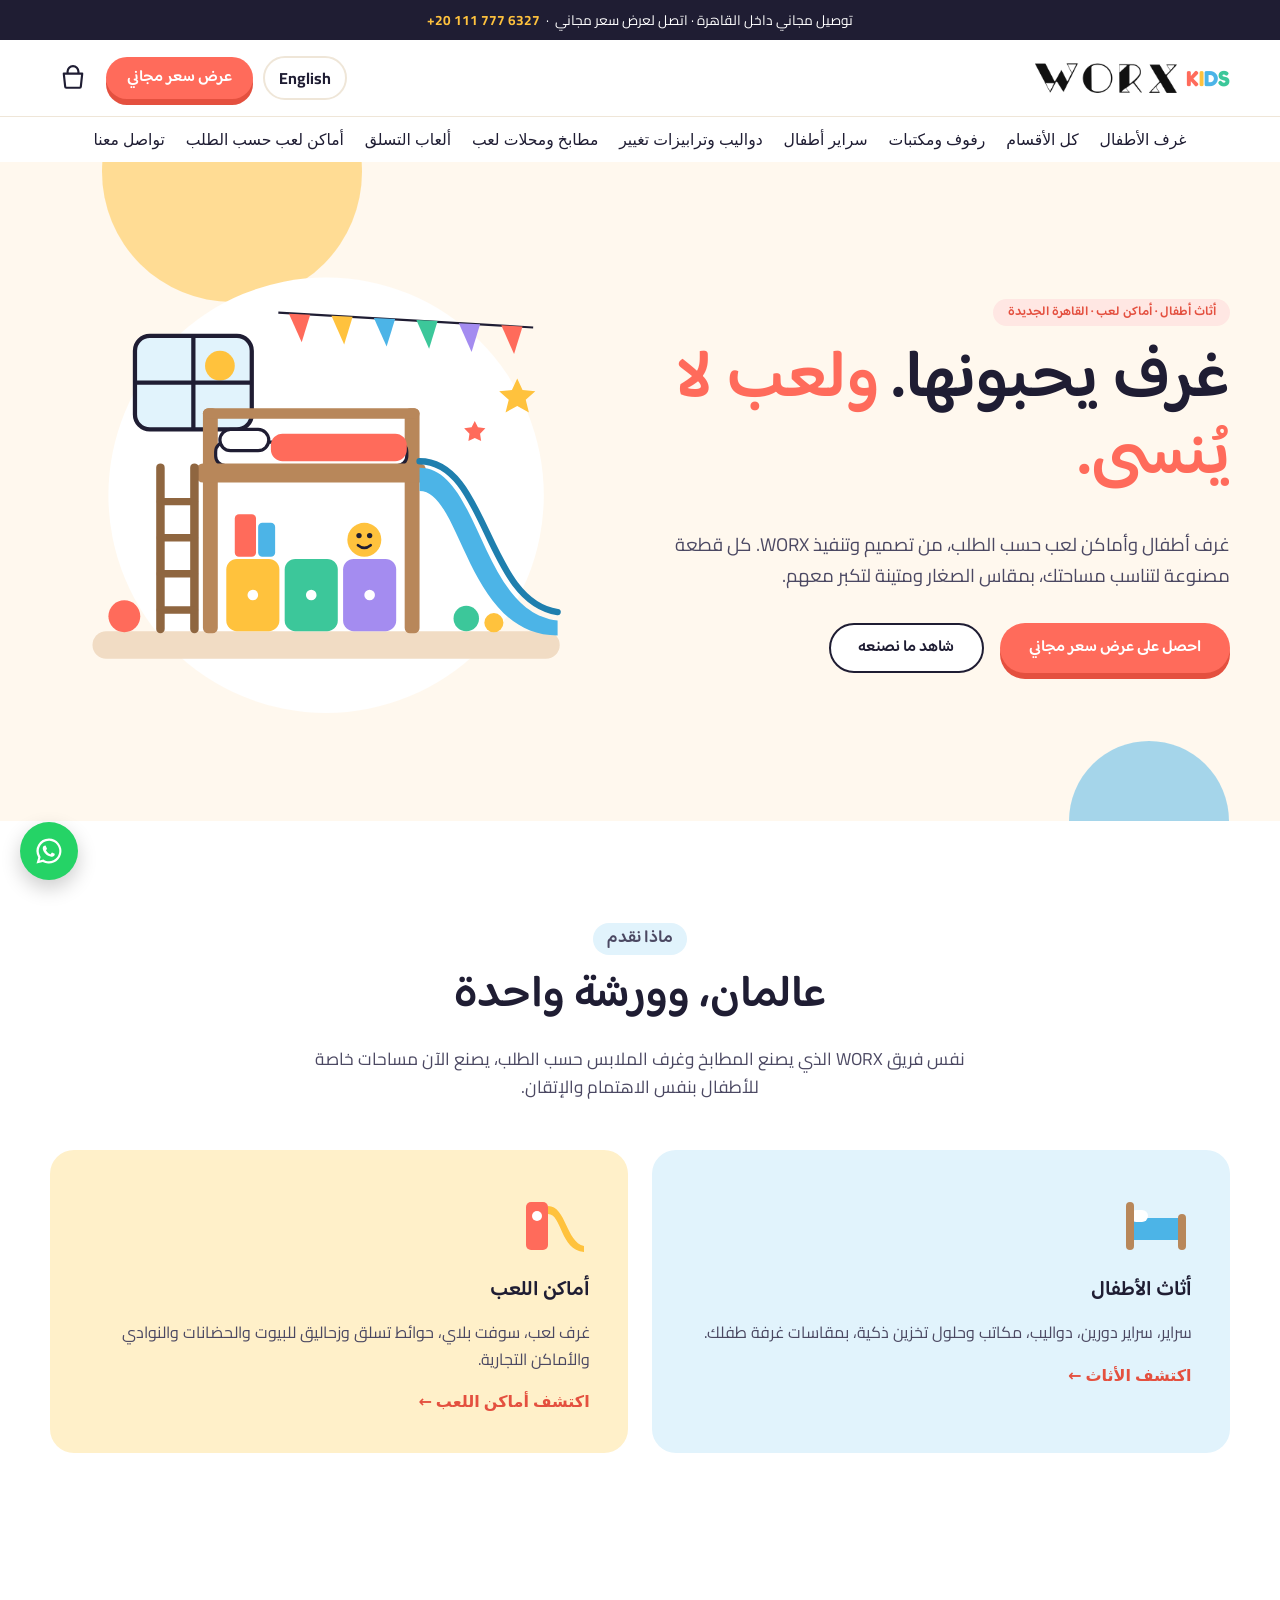
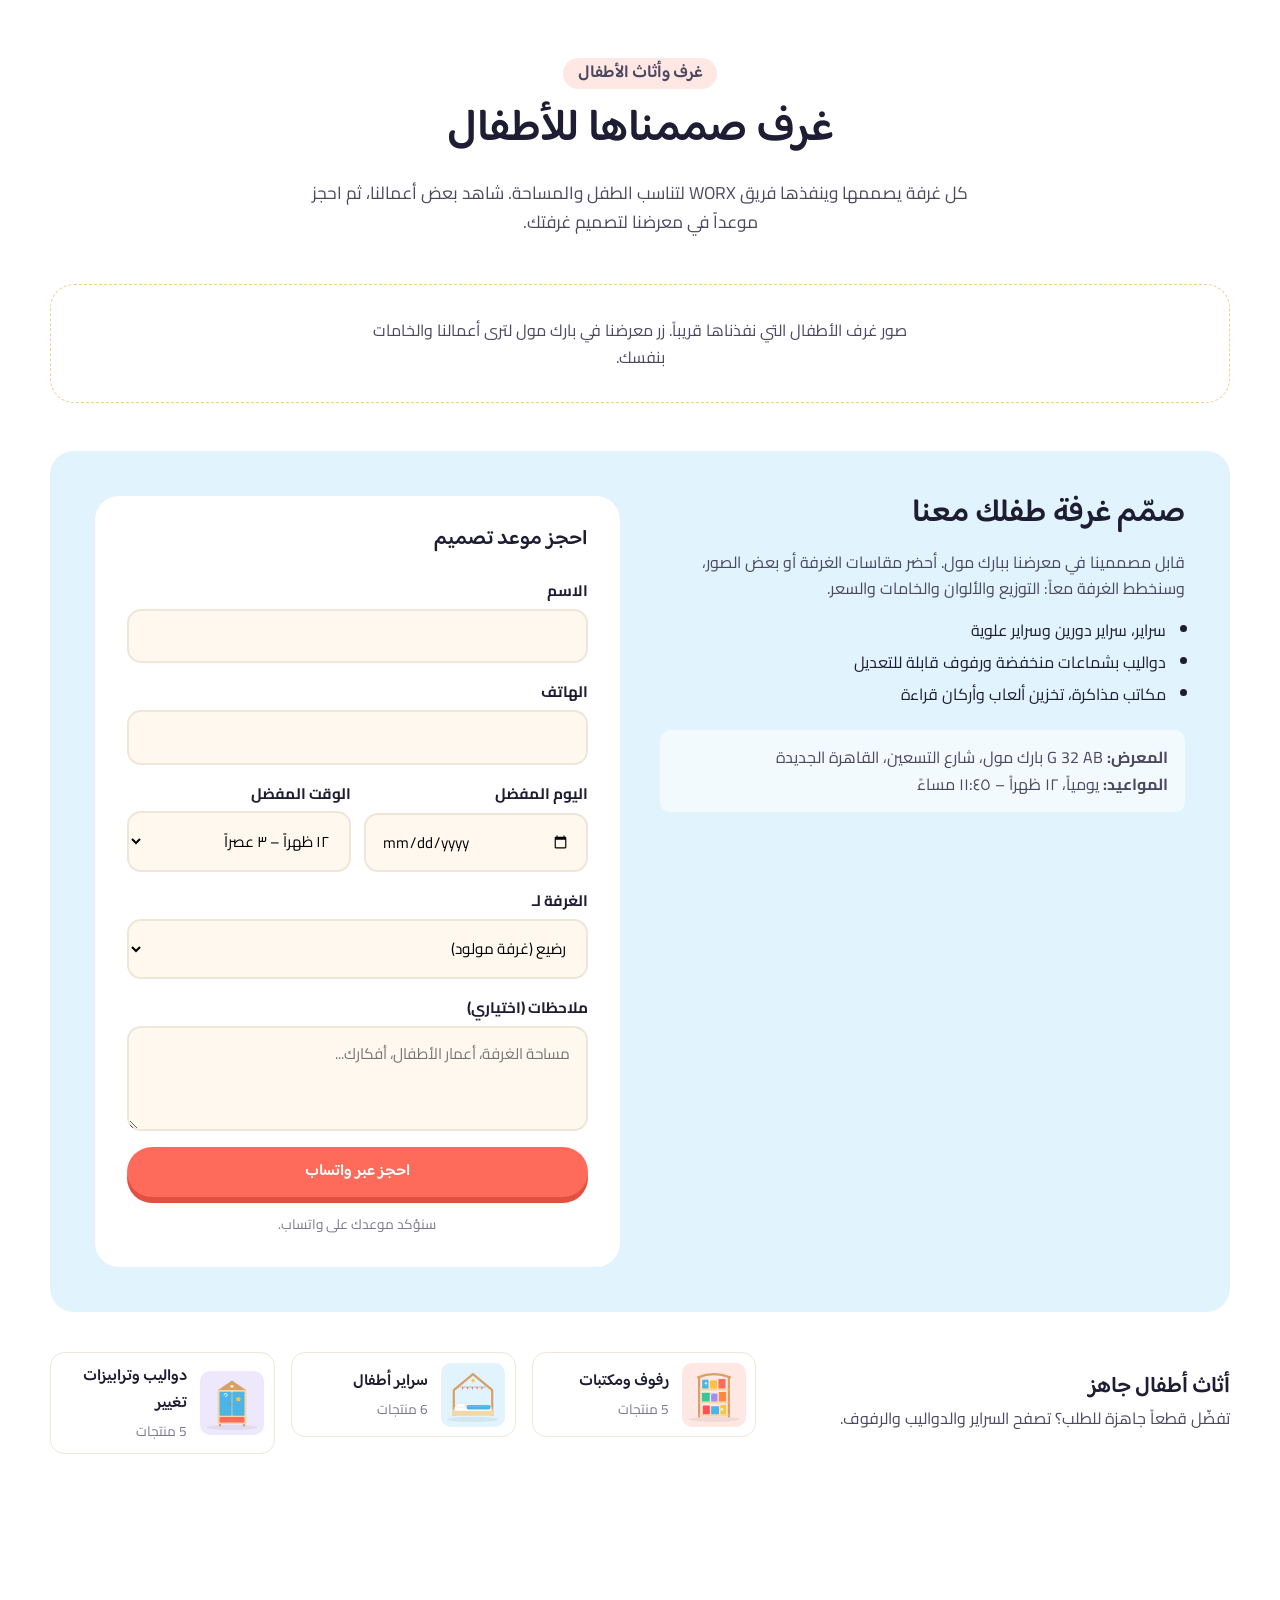
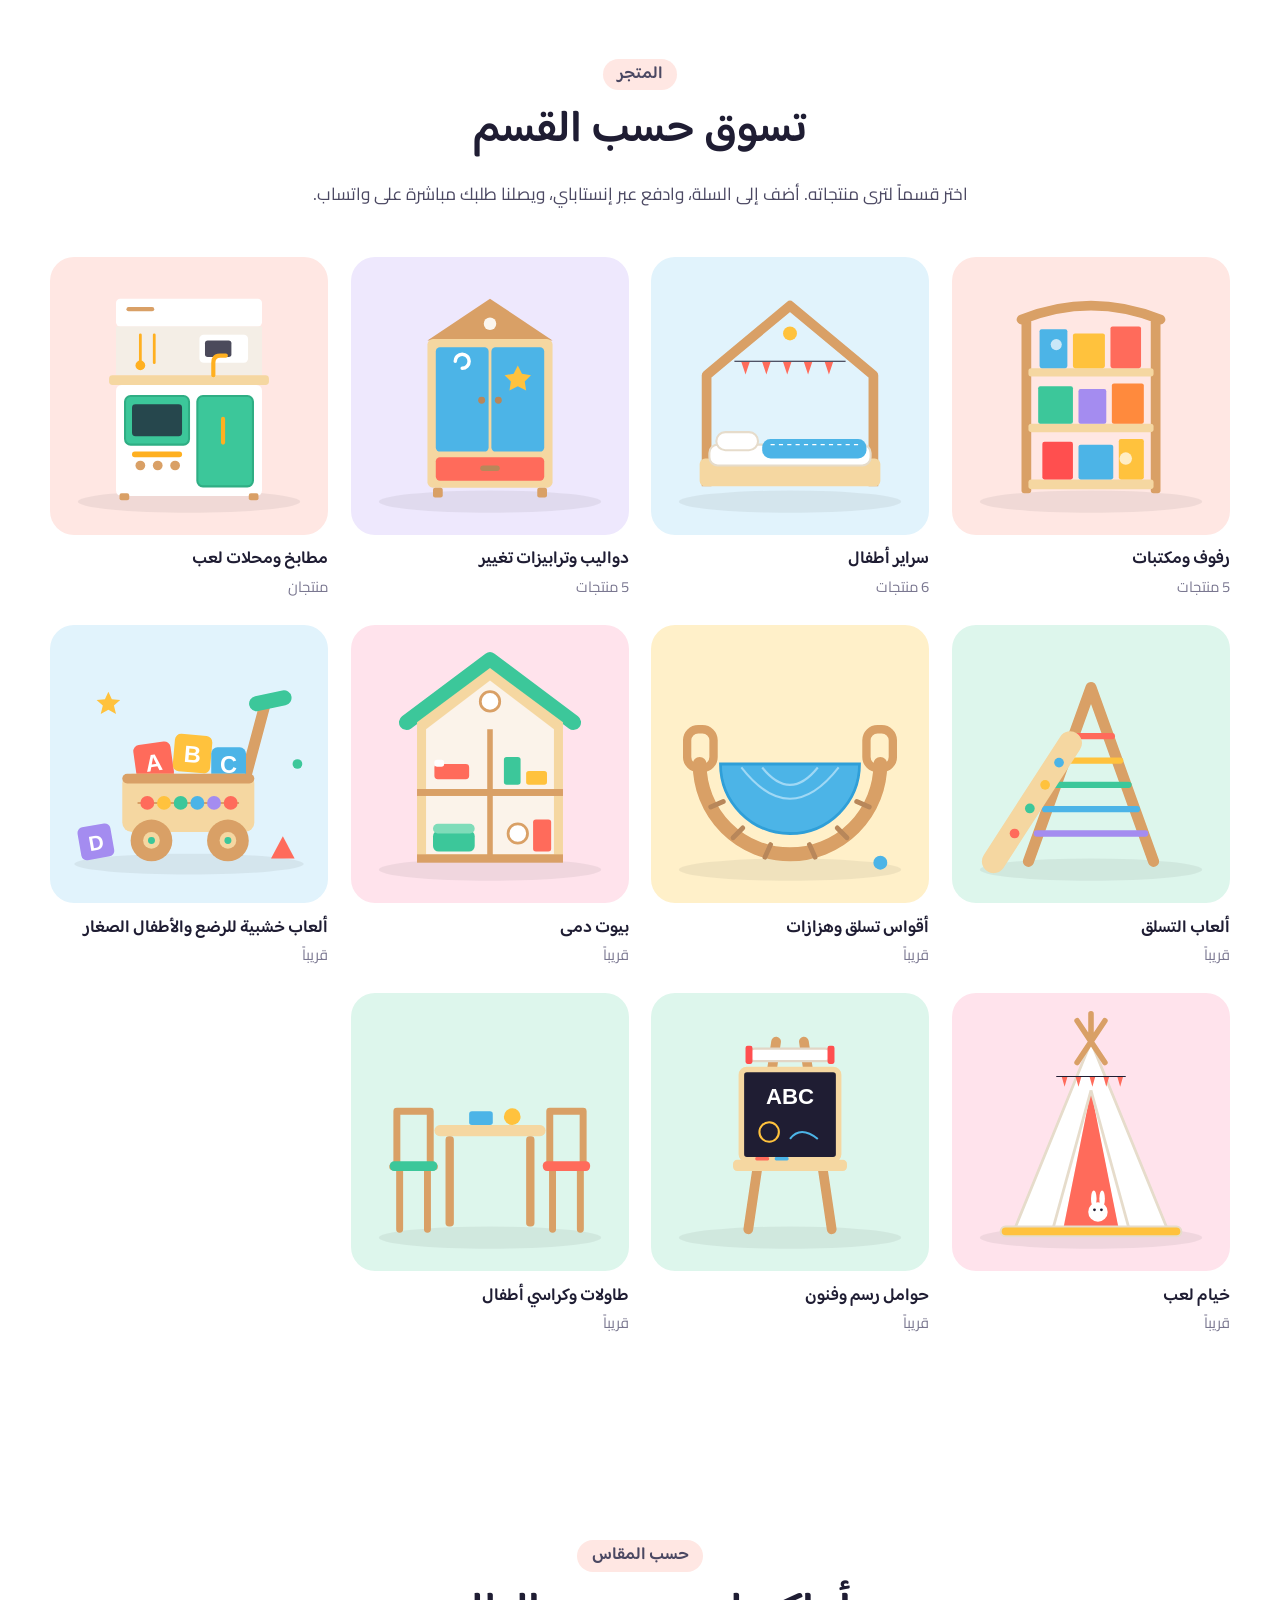
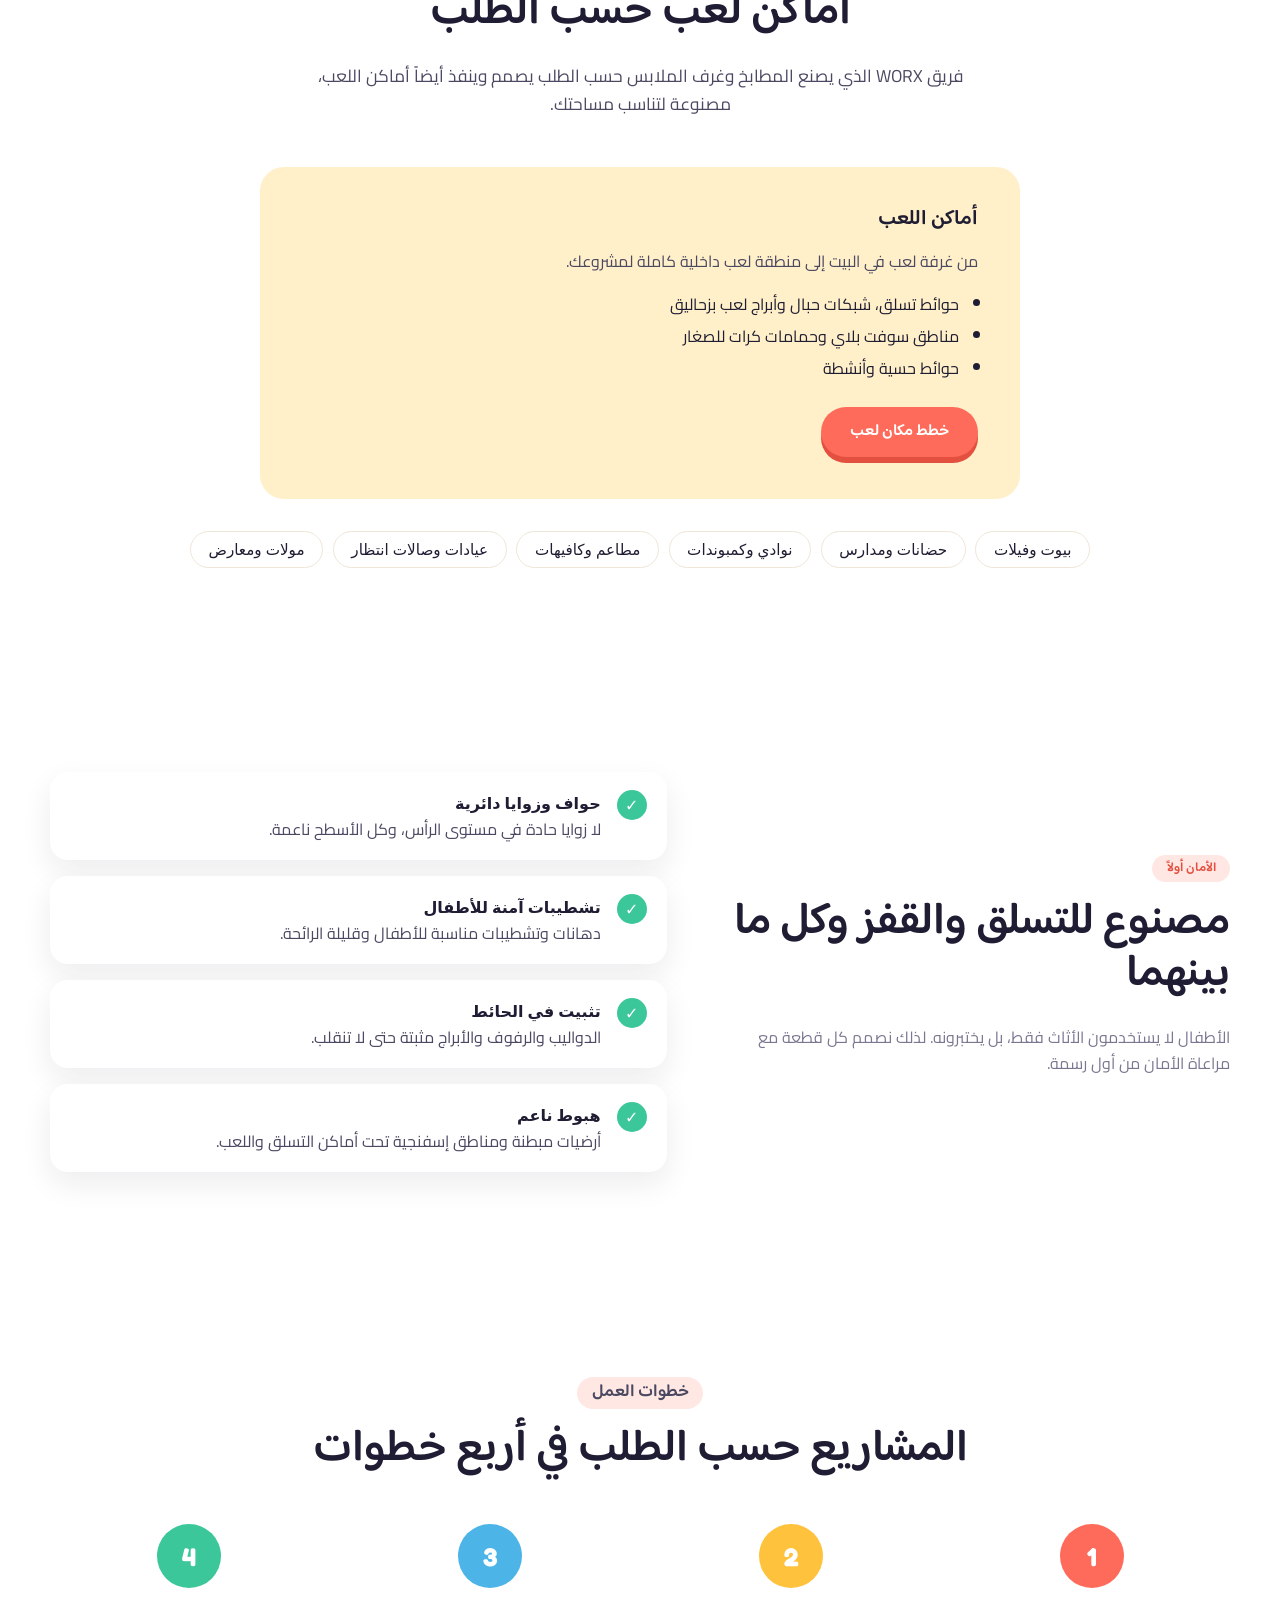
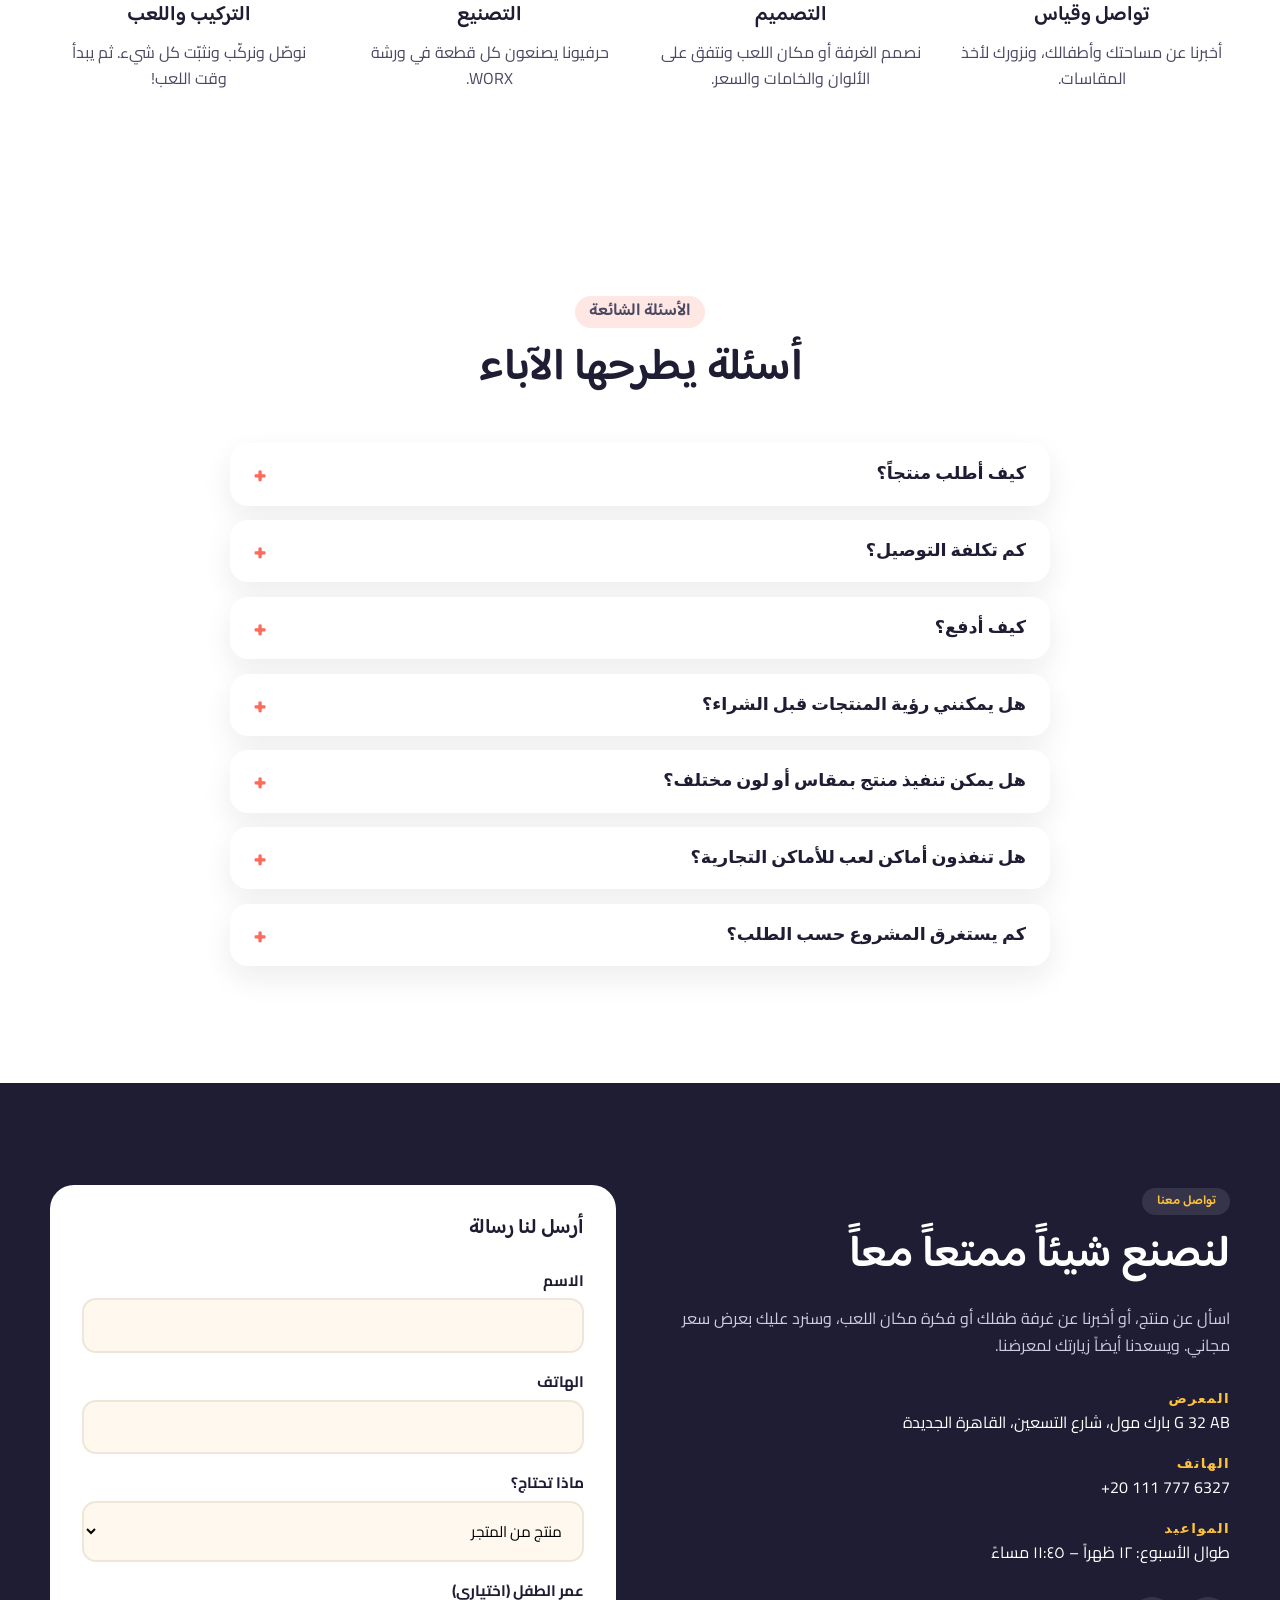
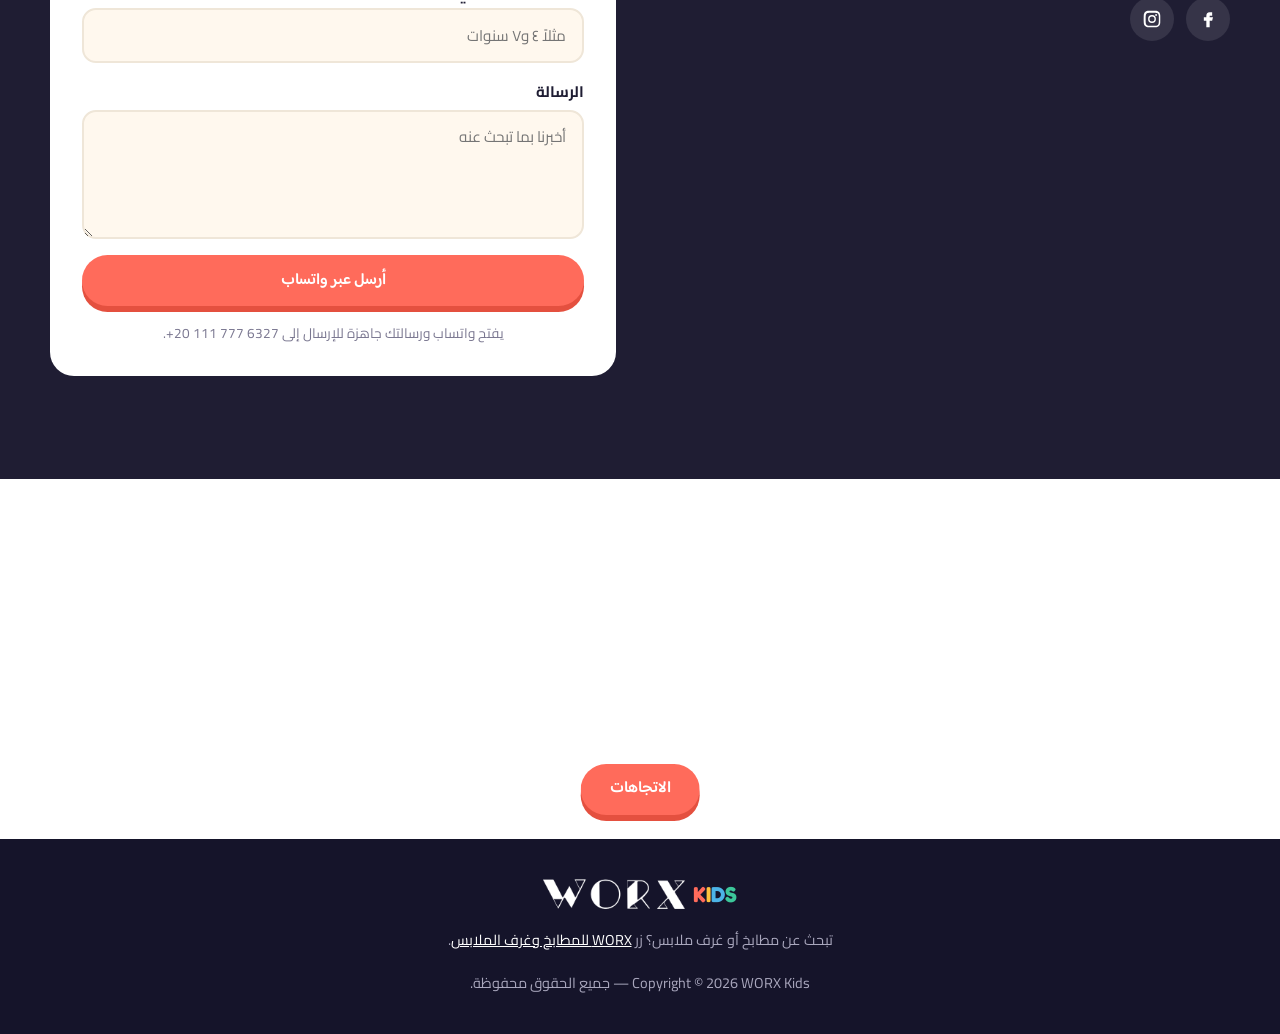
==== commit 2d0c62e2: "Use the main site's phone number (+20 111 777 6327) everywhere Top bar, contact details, WhatsApp or" ====
--- a/ar.html
+++ b/ar.html
@@ -19,7 +19,7 @@
 </head>
 <body>
   <div class="topbar">
-    <a href="tel:+201117776589"><span class="topbar__label">توصيل مجاني داخل القاهرة · اتصل لعرض سعر مجاني</span><span class="topbar__short">عرض سعر مجاني</span> &nbsp;·&nbsp; <strong dir="ltr">+20 111 777 6589</strong></a>
+    <a href="tel:+201117776327"><span class="topbar__label">توصيل مجاني داخل القاهرة · اتصل لعرض سعر مجاني</span><span class="topbar__short">عرض سعر مجاني</span> &nbsp;·&nbsp; <strong dir="ltr">+20 111 777 6327</strong></a>
   </div>
 
   <header class="header">
@@ -312,7 +312,7 @@
           <p>اسأل عن منتج، أو أخبرنا عن غرفة طفلك أو فكرة مكان اللعب، وسنرد عليك بعرض سعر مجاني. ويسعدنا أيضاً زيارتك لمعرضنا.</p>
           <dl class="details">
             <div><dt>المعرض</dt><dd>G 32 AB بارك مول، شارع التسعين، القاهرة الجديدة</dd></div>
-            <div><dt>الهاتف</dt><dd><a href="tel:+201117776589" dir="ltr">+20 111 777 6589</a><br><a href="tel:+201117776327" dir="ltr">+20 111 777 6327</a></dd></div>
+            <div><dt>الهاتف</dt><dd><a href="tel:+201117776327" dir="ltr">+20 111 777 6327</a></dd></div>
             <div><dt>المواعيد</dt><dd>طوال الأسبوع: ١٢ ظهراً – ١١:٤٥ مساءً</dd></div>
           </dl>
           <div class="social">
@@ -337,7 +337,7 @@
           <label>عمر الطفل (اختياري)<input name="age" placeholder="مثلاً ٤ و٧ سنوات"></label>
           <label>الرسالة<textarea name="message" rows="4" placeholder="أخبرنا بما تبحث عنه"></textarea></label>
           <button type="submit" class="btn btn--coral btn--block">أرسل عبر واتساب</button>
-          <p class="form__note">يفتح واتساب ورسالتك جاهزة للإرسال إلى <span dir="ltr">+20 111 777 6589</span>.</p>
+          <p class="form__note">يفتح واتساب ورسالتك جاهزة للإرسال إلى <span dir="ltr">+20 111 777 6327</span>.</p>
         </form>
       </div>
     </section>
@@ -460,7 +460,7 @@
 
   <div class="toast" id="toast" role="status" aria-live="polite" hidden></div>
 
-  <a href="https://wa.me/201117776589" class="fab" target="_blank" rel="noopener" aria-label="تحدث مع WORX Kids على واتساب">
+  <a href="https://wa.me/201117776327" class="fab" target="_blank" rel="noopener" aria-label="تحدث مع WORX Kids على واتساب">
     <svg viewBox="0 0 24 24" aria-hidden="true"><path d="M12 2a10 10 0 0 0-8.6 15.1L2 22l5-1.3A10 10 0 1 0 12 2zm0 18.2c-1.5 0-3-.4-4.2-1.2l-.3-.2-3 .8.8-2.9-.2-.3A8.2 8.2 0 1 1 12 20.2zm4.5-6.1c-.2-.1-1.5-.7-1.7-.8-.2-.1-.4-.1-.6.1l-.8 1c-.1.2-.3.2-.5.1a6.7 6.7 0 0 1-3.3-2.9c-.3-.4.3-.4.7-1.3.1-.2 0-.3 0-.4l-.8-1.8c-.2-.5-.4-.4-.6-.4h-.5c-.2 0-.4.1-.6.3-.2.2-.8.8-.8 2s.8 2.3.9 2.5c.1.2 1.6 2.5 4 3.5 1.5.6 2 .7 2.8.6.4-.1 1.5-.6 1.7-1.2.2-.6.2-1.1.1-1.2l-.5-.4z"/></svg>
   </a>
 
--- a/styles.css
+++ b/styles.css
@@ -98,7 +98,7 @@
 
 /* Menu strip under the header; on small screens it opens from the menu button */
 .cats { background: #fff; border-top: 1px solid var(--line); }
-.cats ul { list-style: none; margin: 0 auto; padding: 0 16px; display: flex; justify-content: safe center; gap: 1.6rem; overflow-x: auto; scrollbar-width: none; }
+.cats ul { list-style: none; margin: 0 auto; padding: 0 16px; display: flex; justify-content: safe center; gap: 1.3rem; overflow-x: auto; scrollbar-width: none; }
 .cats ul::-webkit-scrollbar { display: none; }
 .cats a { display: block; padding: .8rem 0; white-space: nowrap; text-decoration: none; font: 500 .98rem var(--round); position: relative; }
 .cats a::after { content: ""; position: absolute; inset-inline: 0; bottom: 6px; height: 3px; border-radius: 3px; background: var(--sun); transform: scaleX(0); transition: transform .2s; }
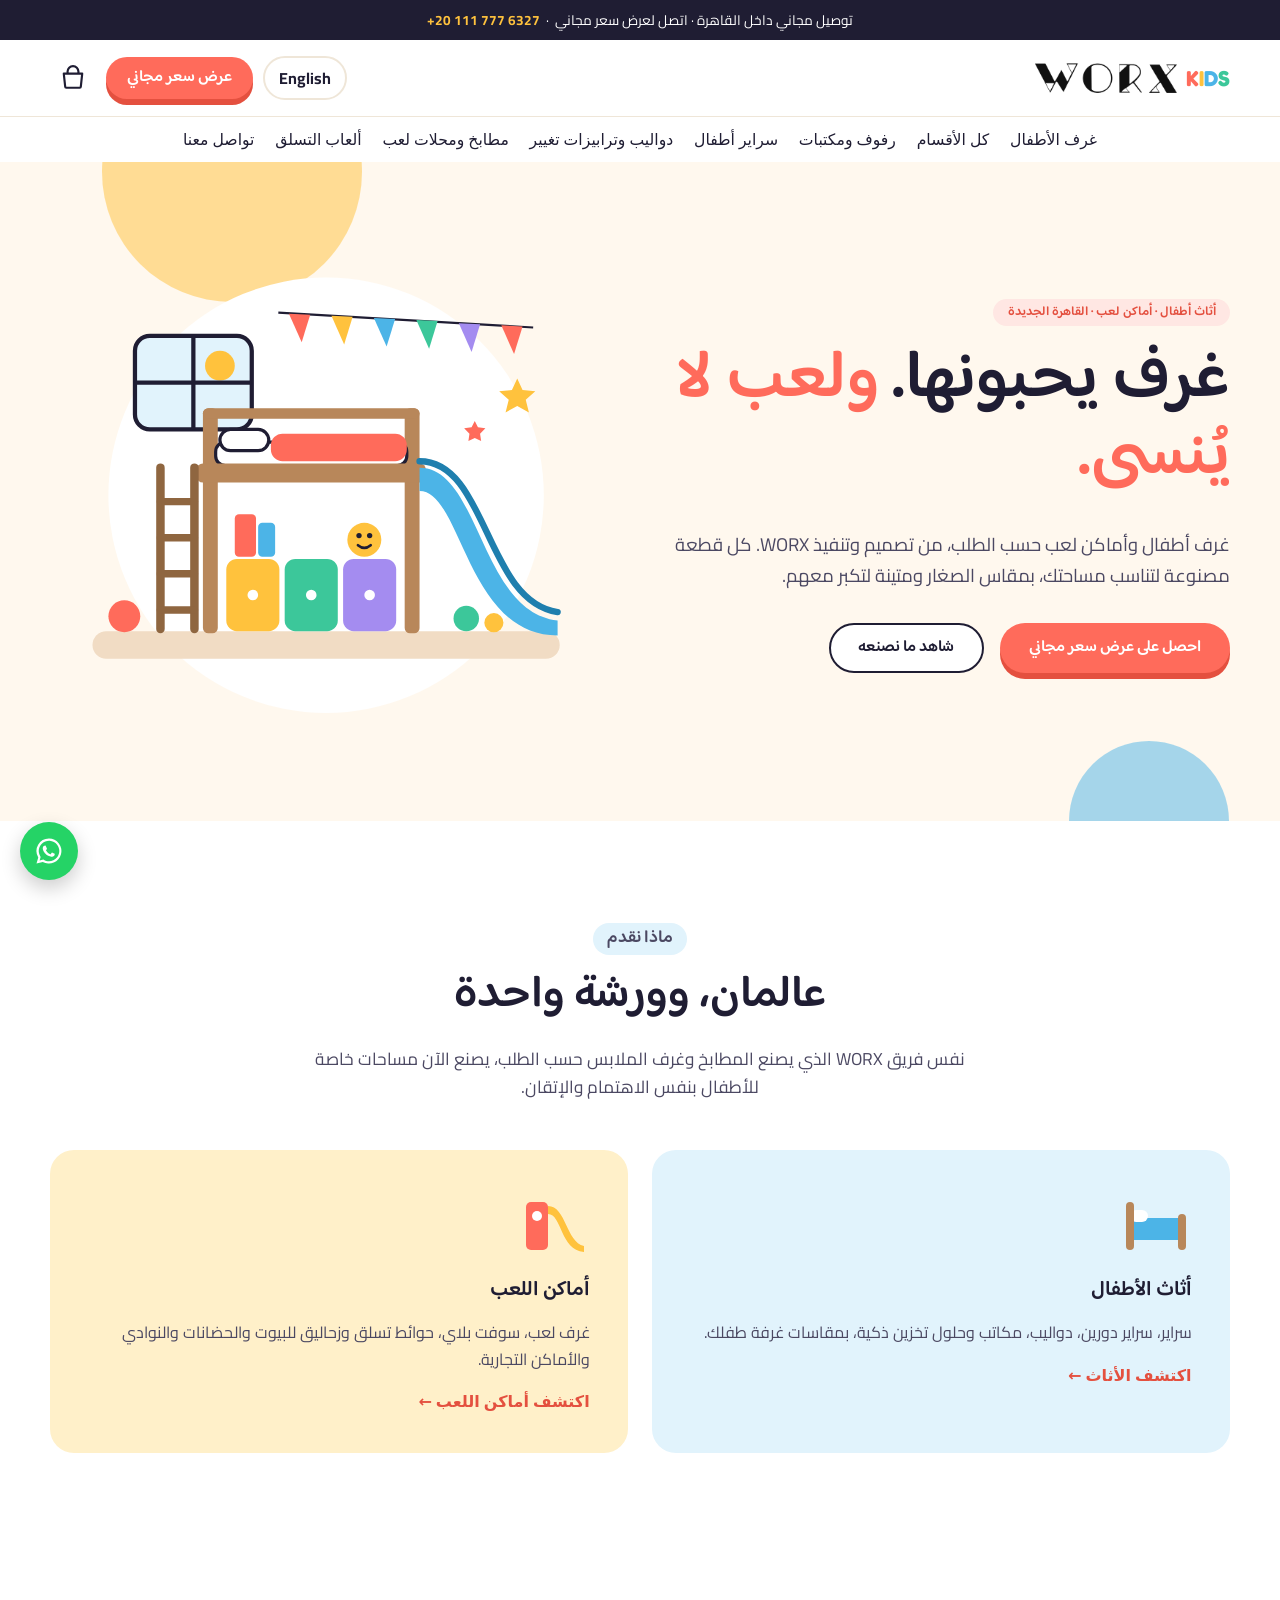
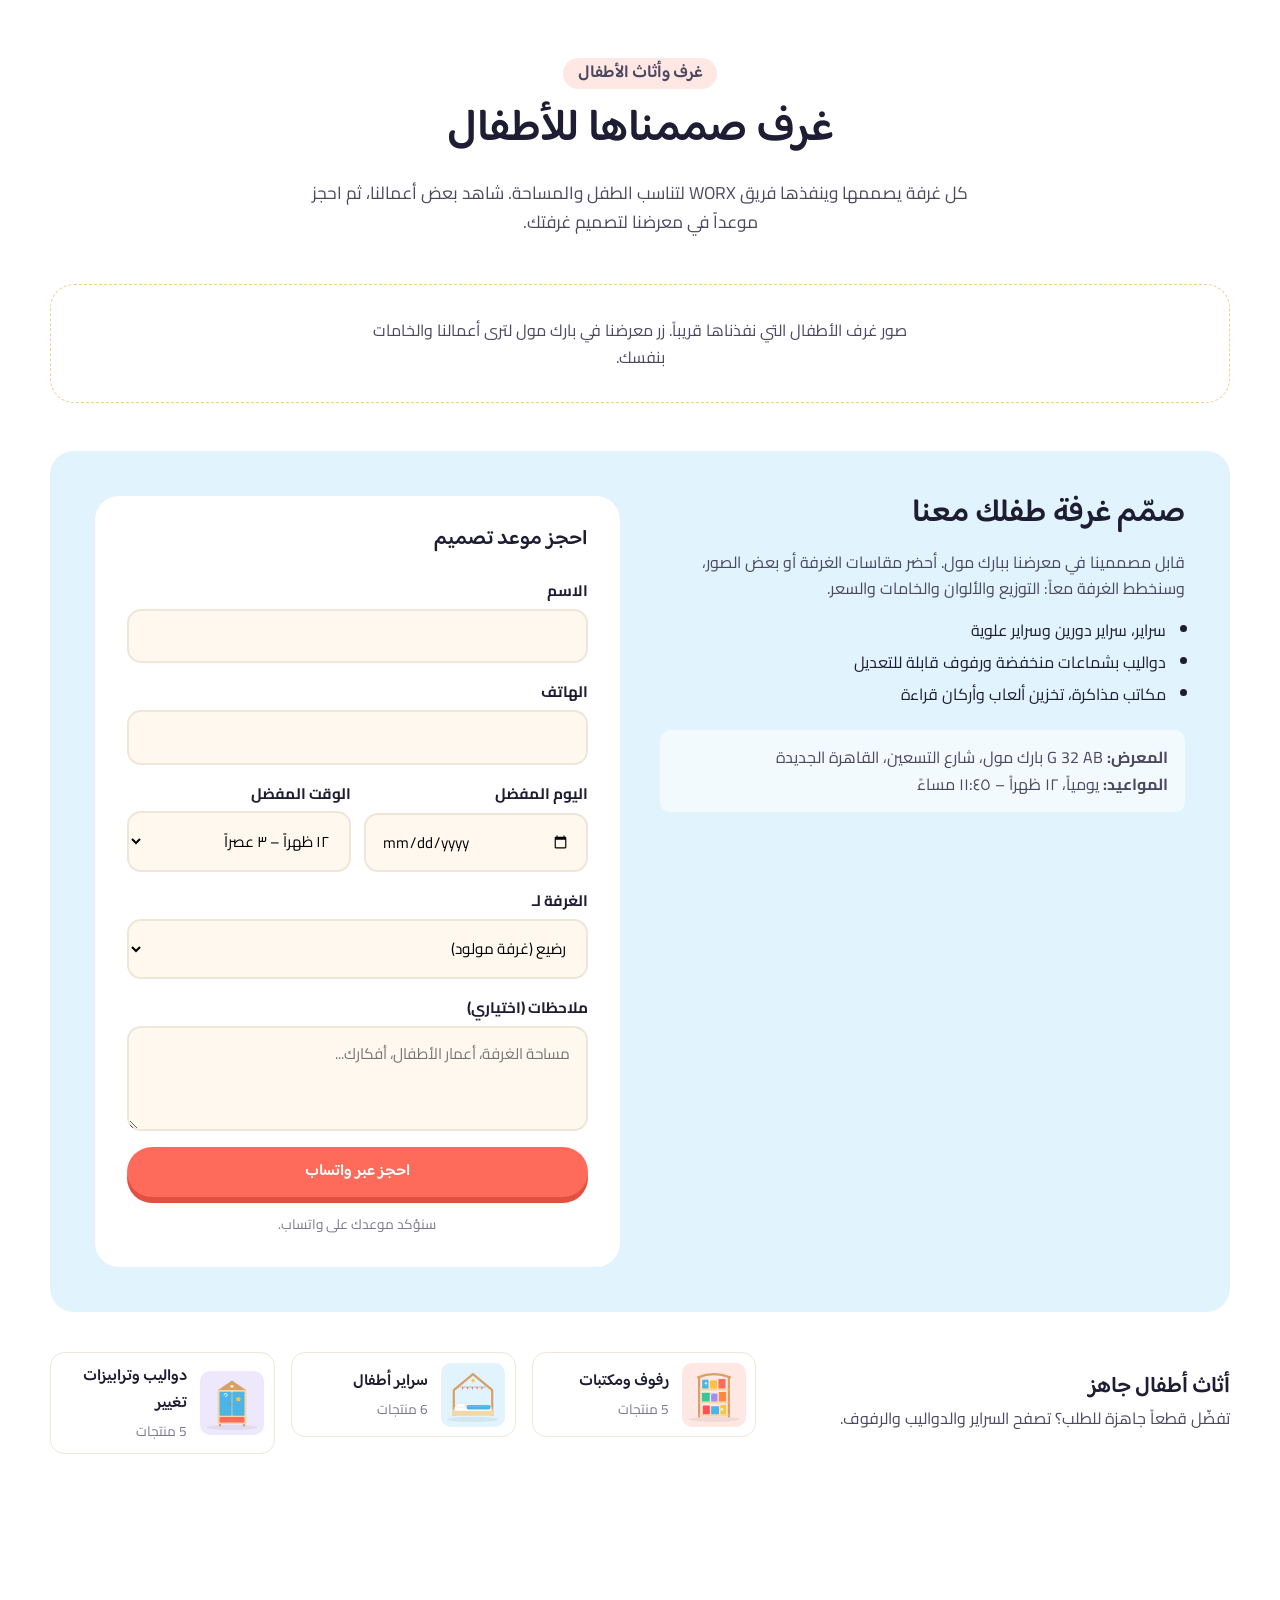
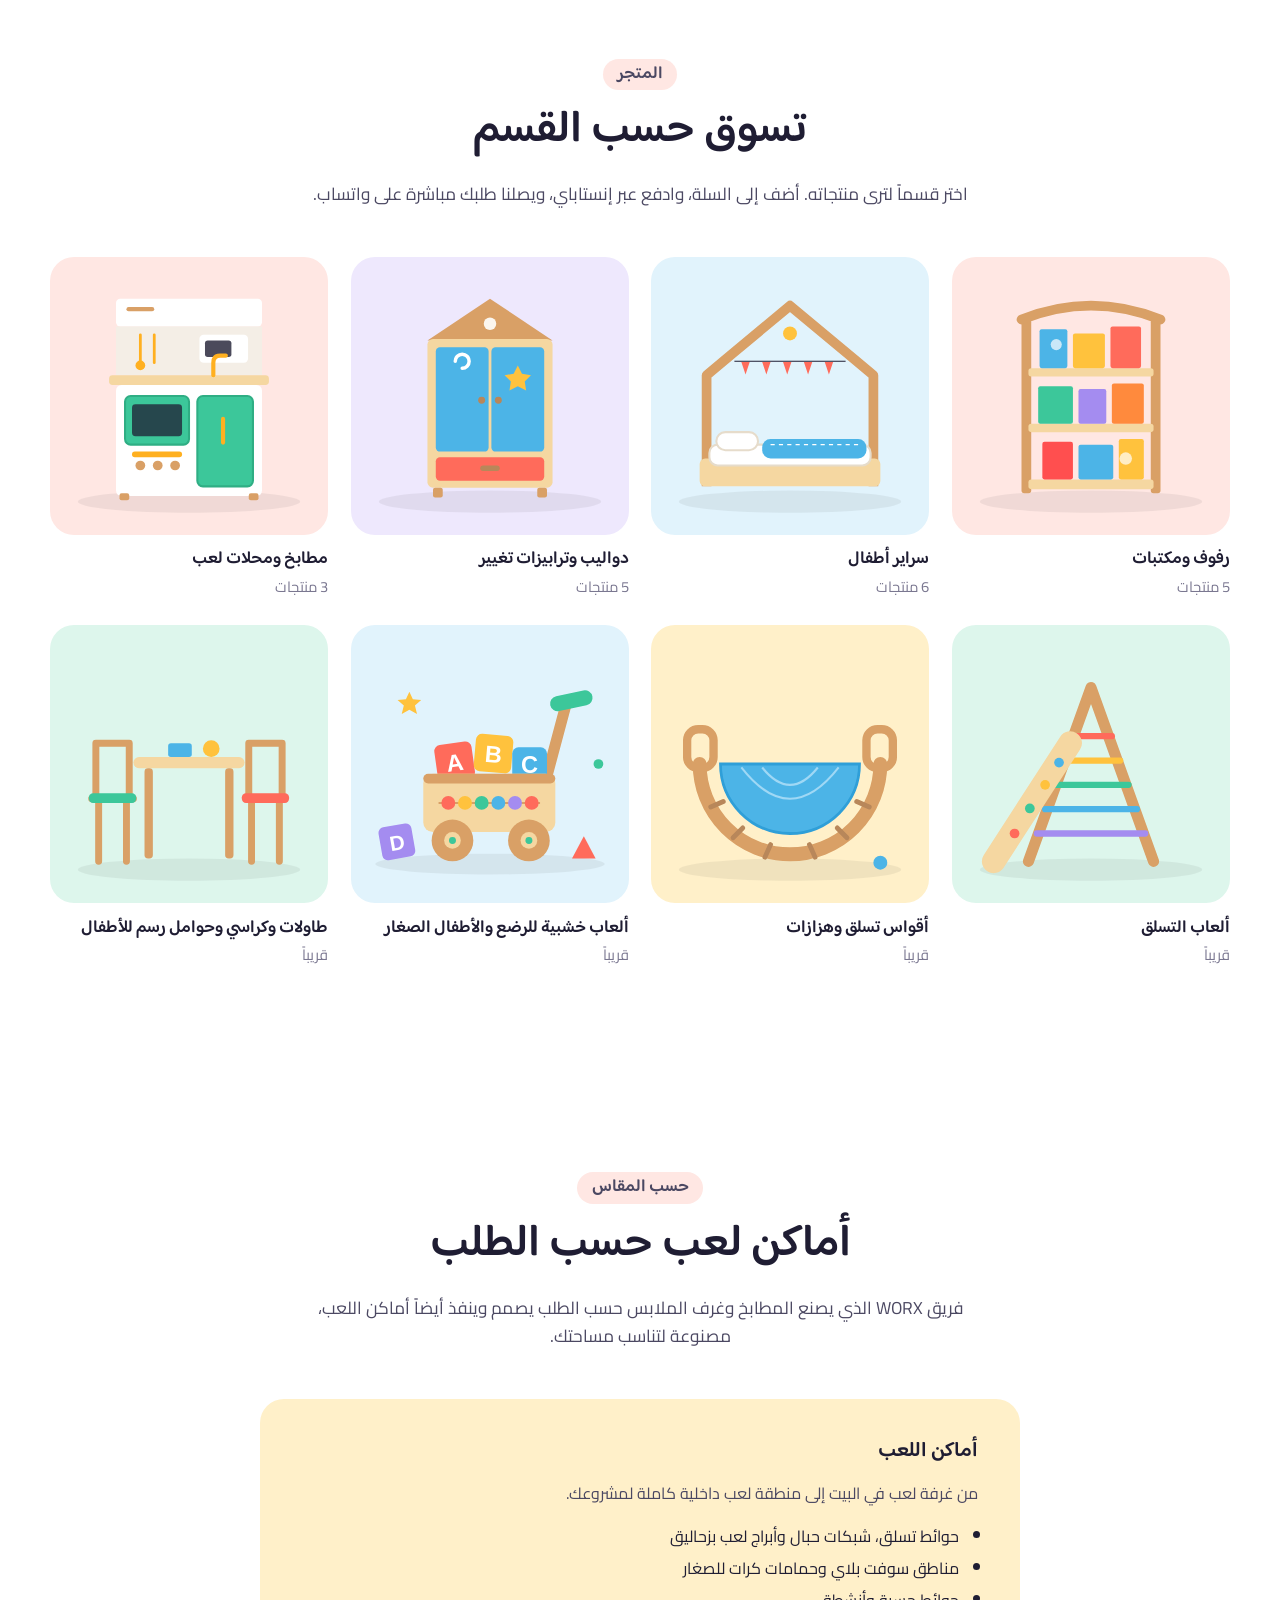
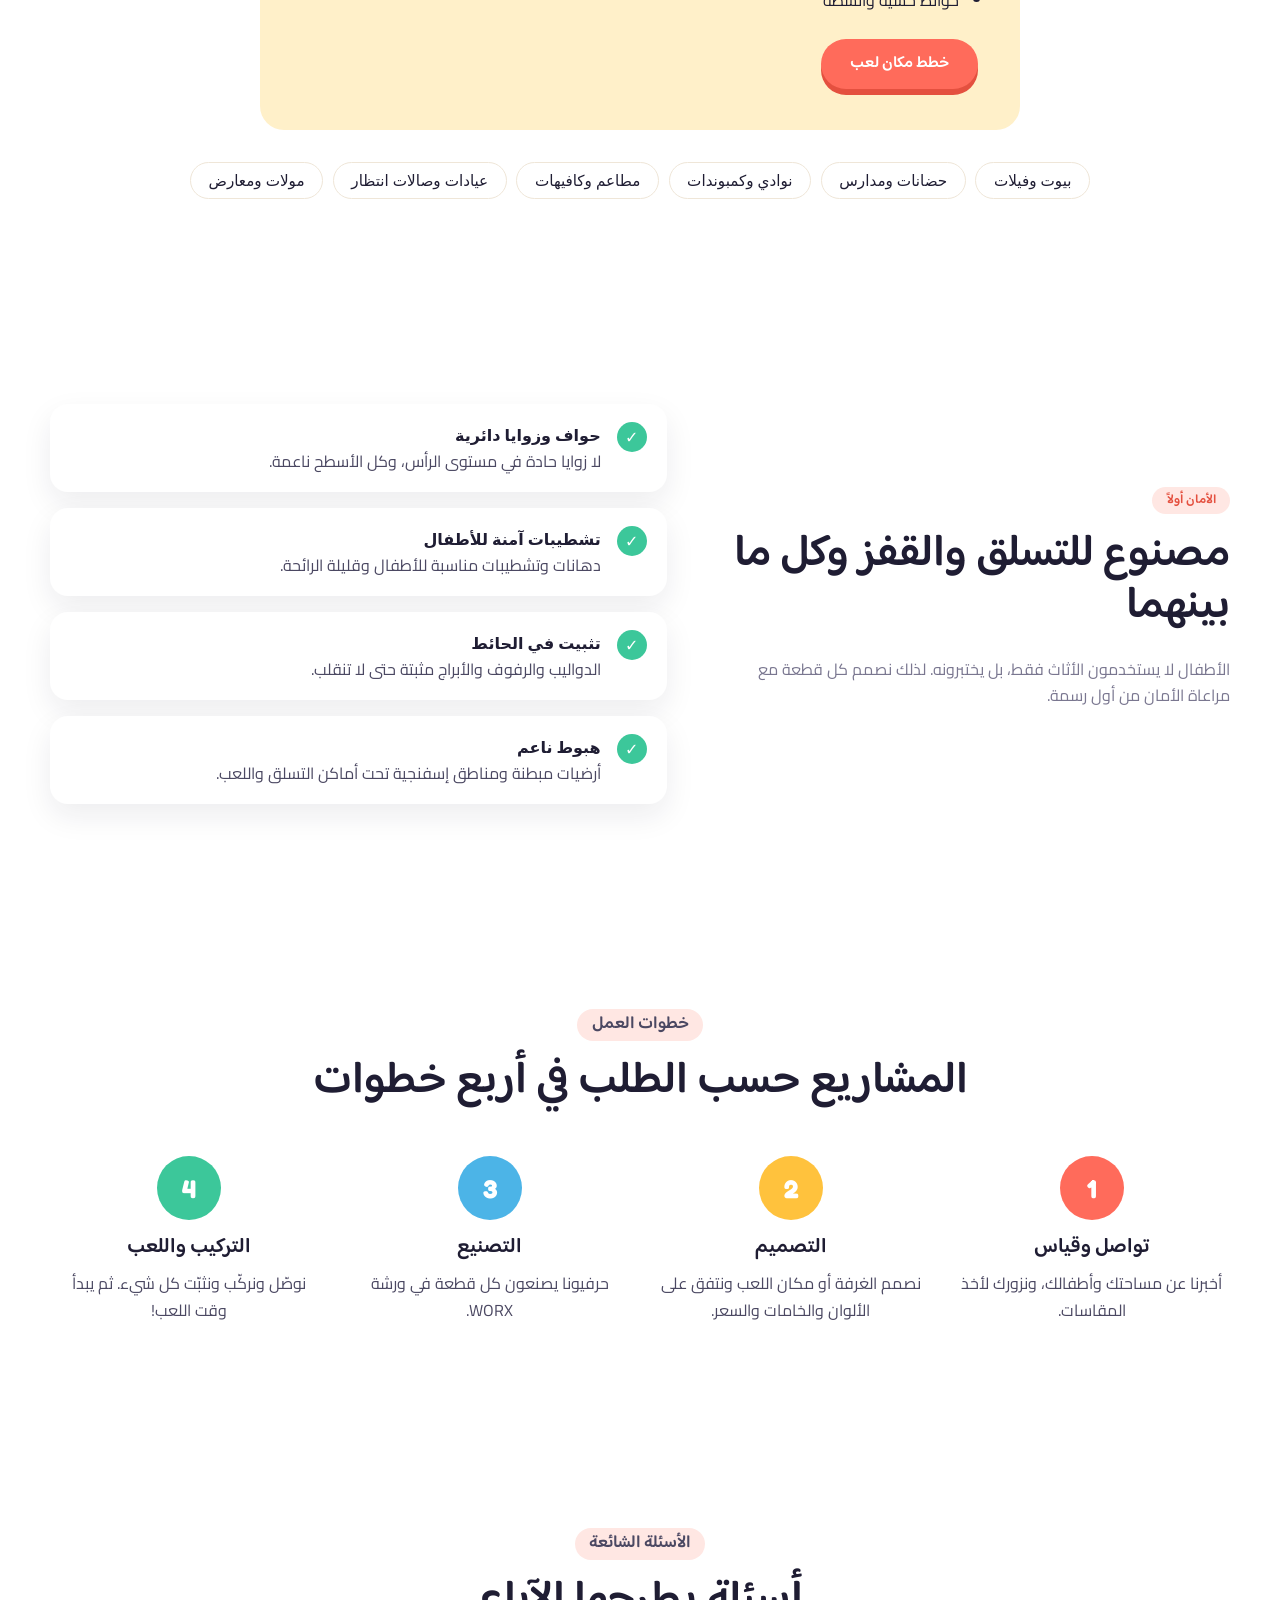
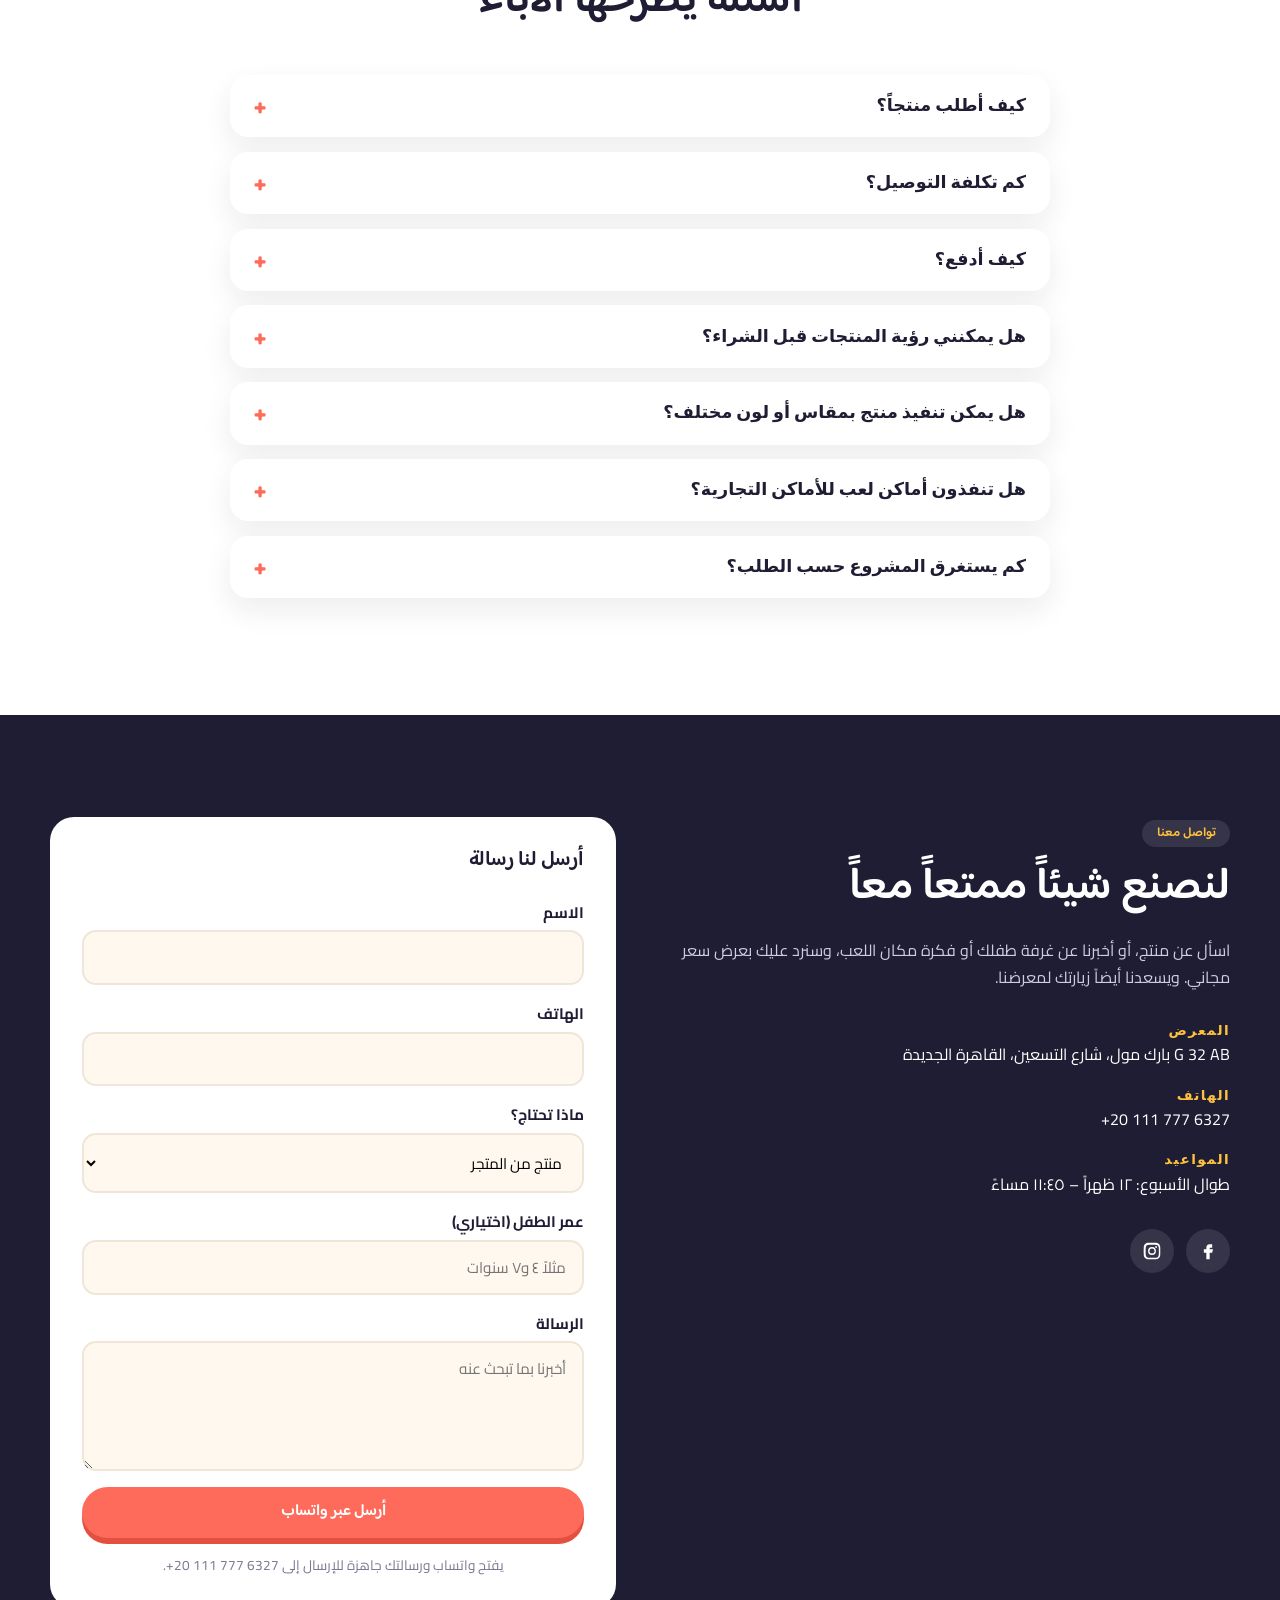
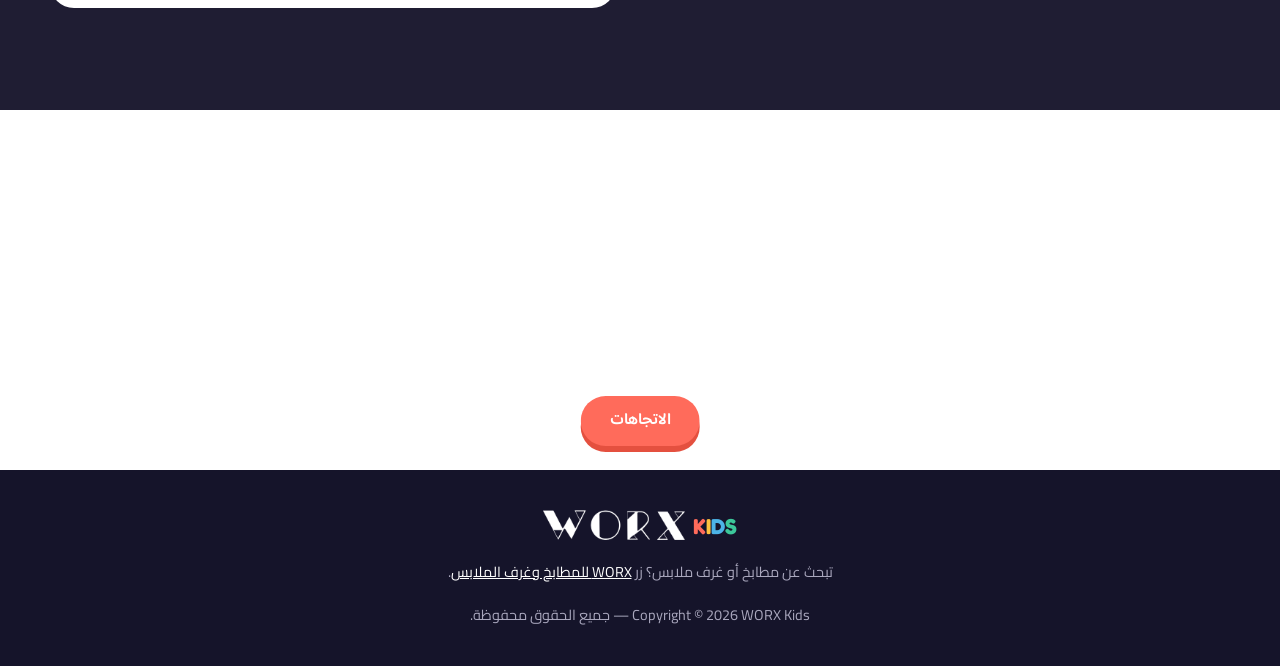
==== commit 42b10b5a: "Remove Custom Play Areas from the top menu Co-Authored-By: Claude Opus 5.5 <noreply@anthropic.com> C" ====
--- a/ar.html
+++ b/ar.html
@@ -42,8 +42,7 @@
       <ul id="catsMenu">
         <li><a href="#rooms">غرف الأطفال</a></li>
         <li><a href="#shop" data-nav="home">كل الأقسام</a></li>
-        <li class="cats__after"><a href="#custom">أماكن لعب حسب الطلب</a></li>
-        <li><a href="#contact">تواصل معنا</a></li>
+        <li class="cats__after"><a href="#contact">تواصل معنا</a></li>
       </ul>
     </nav>
   </header>
